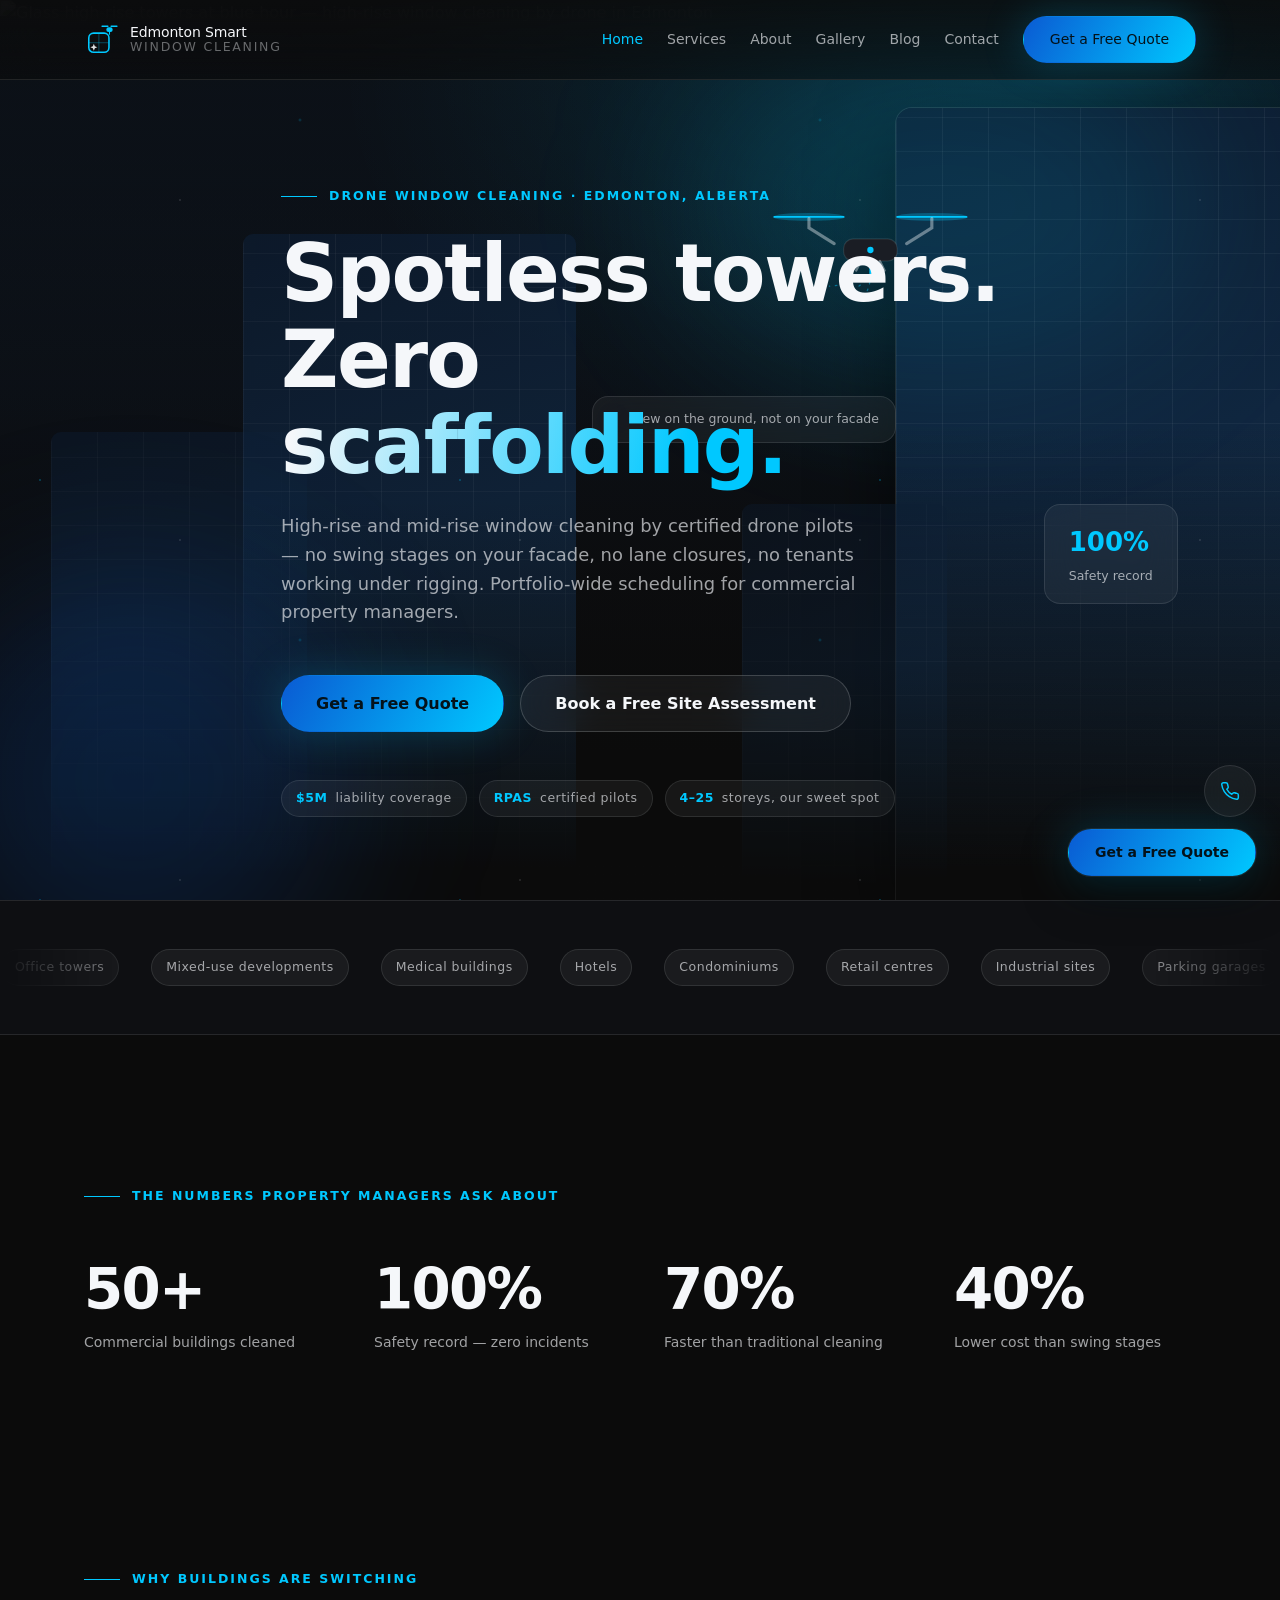
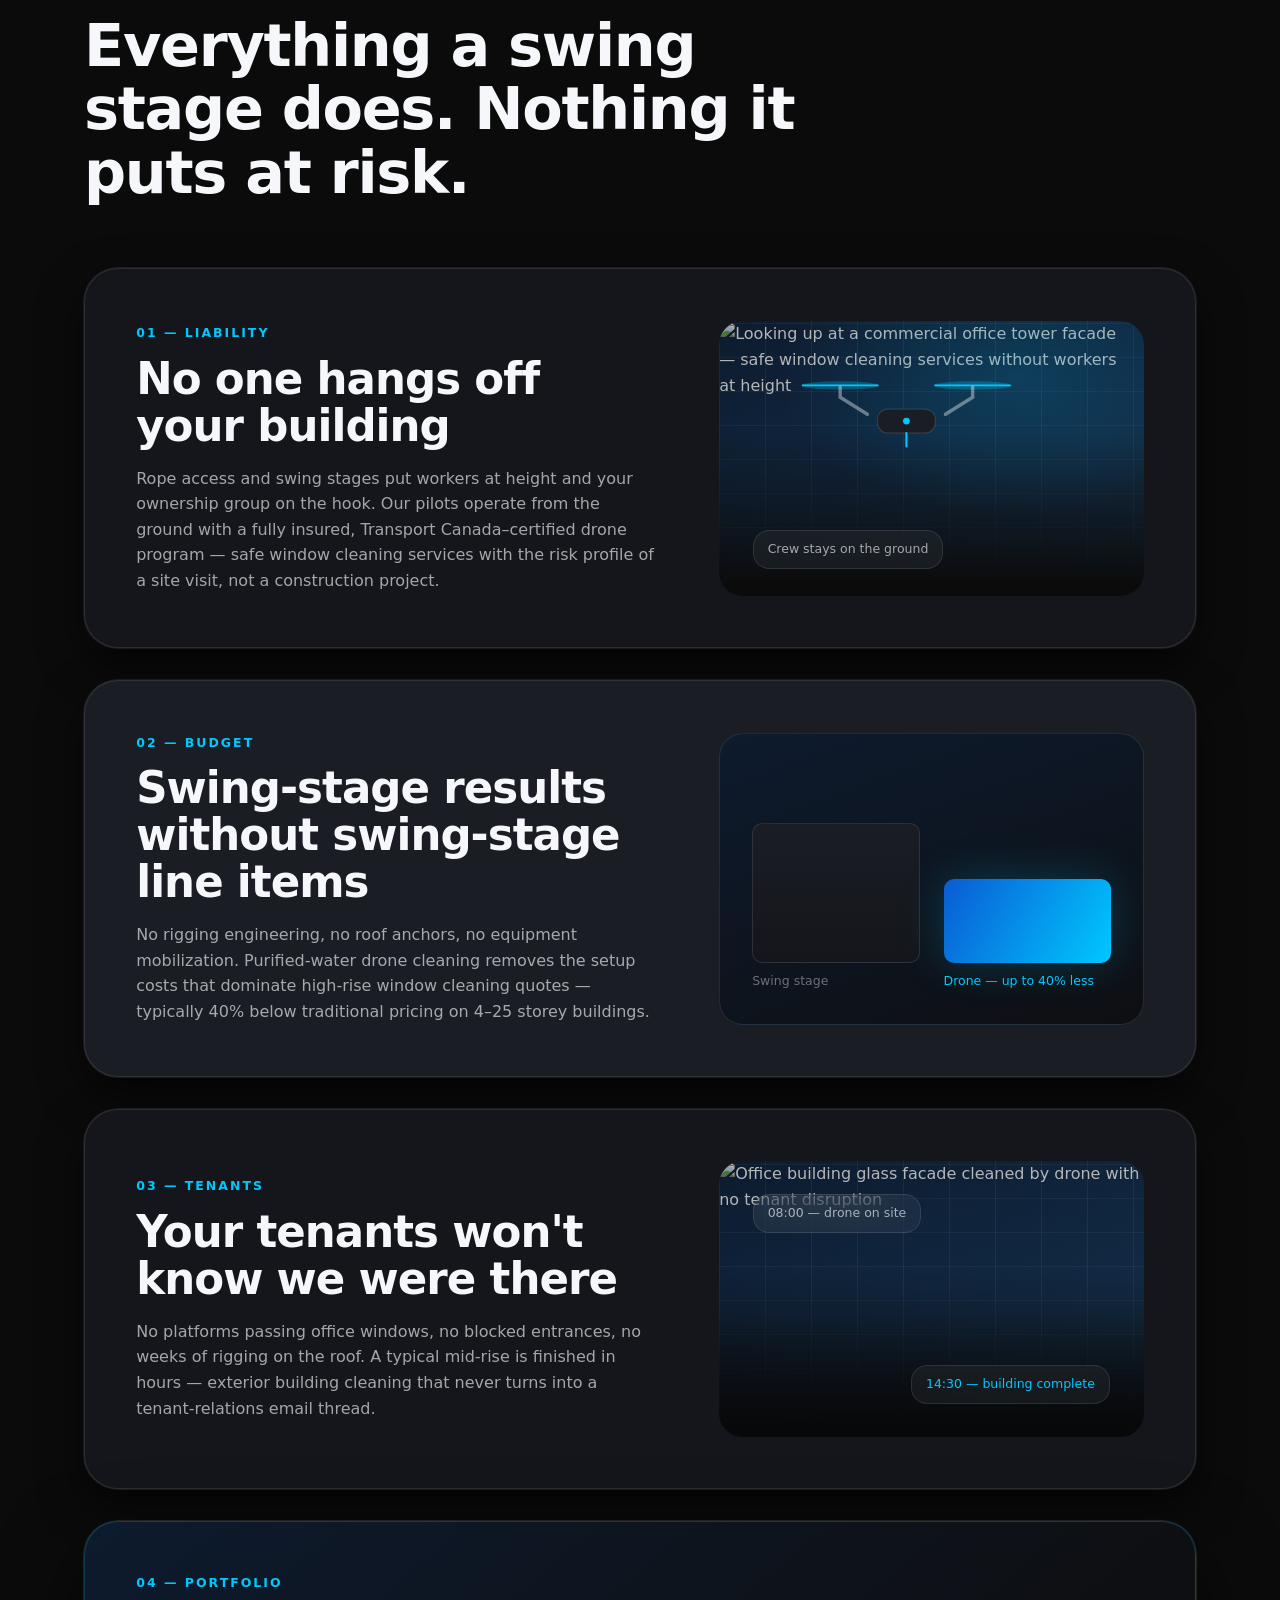
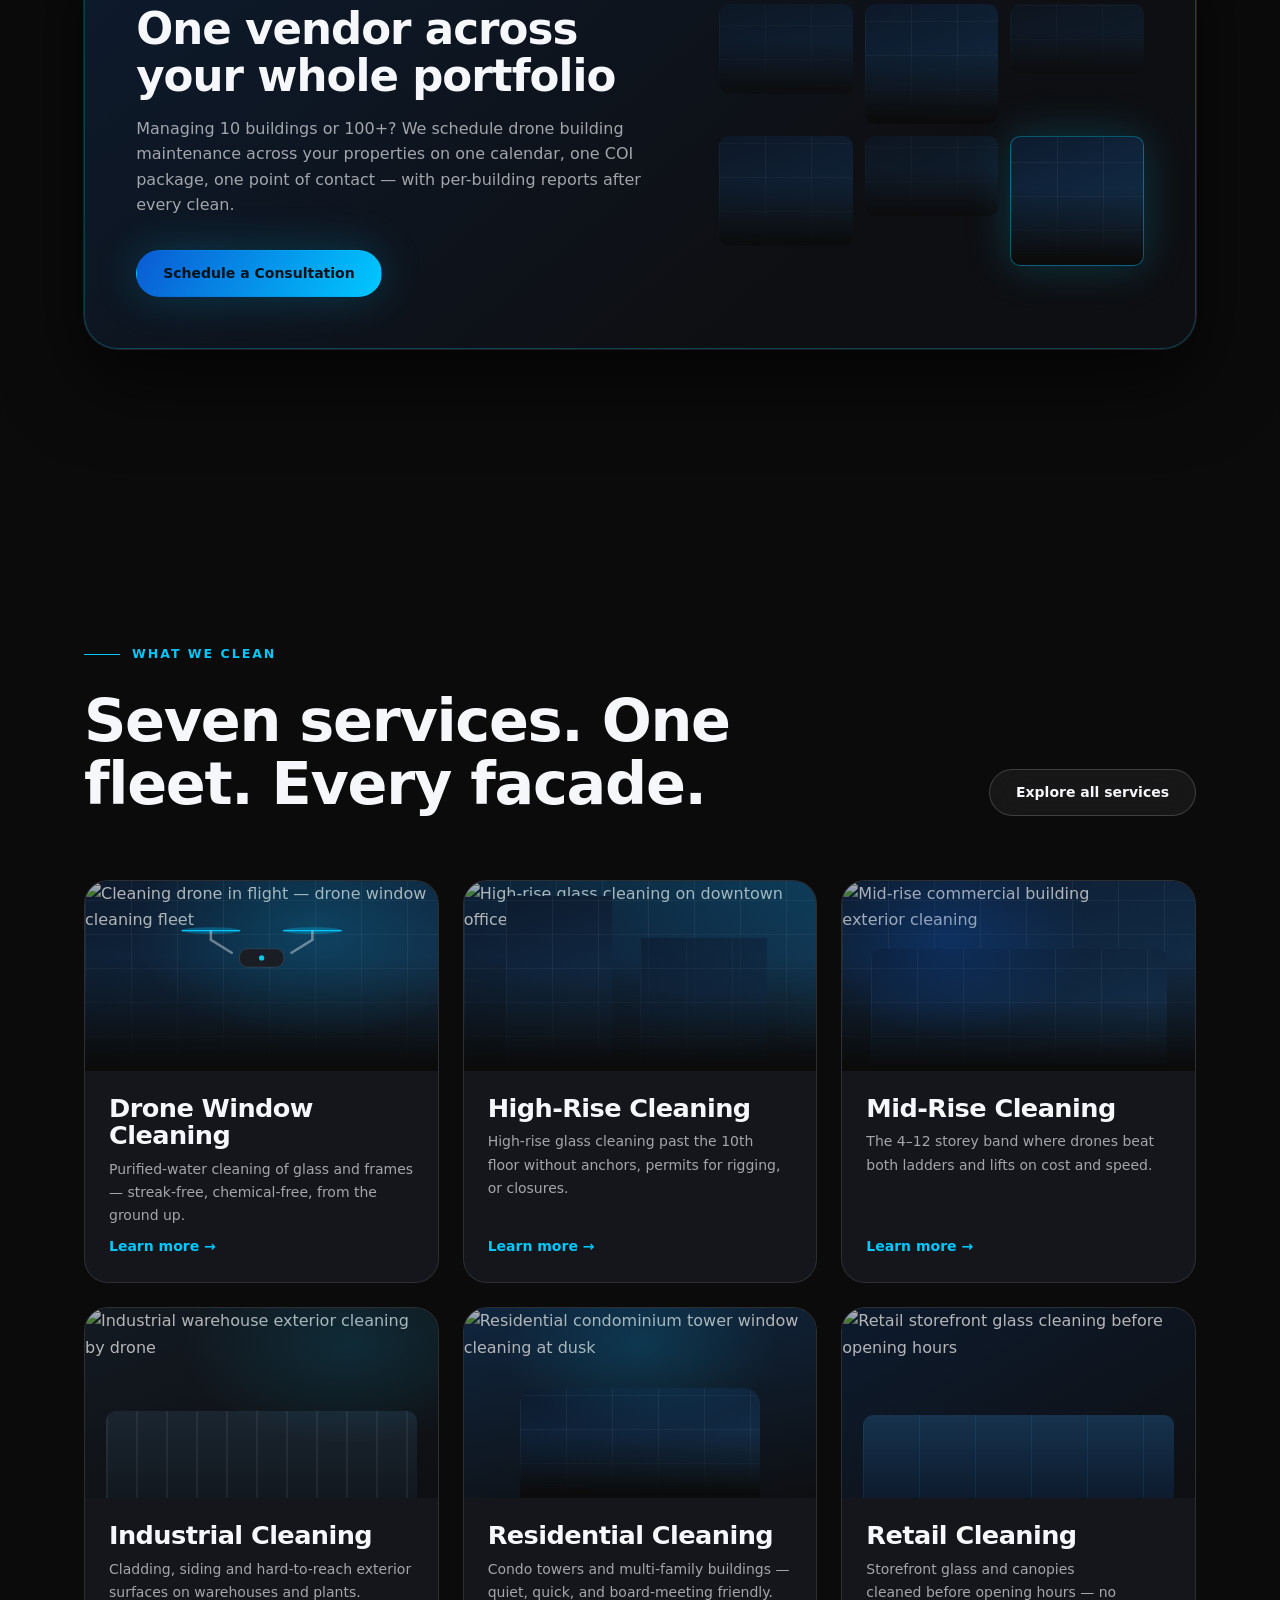
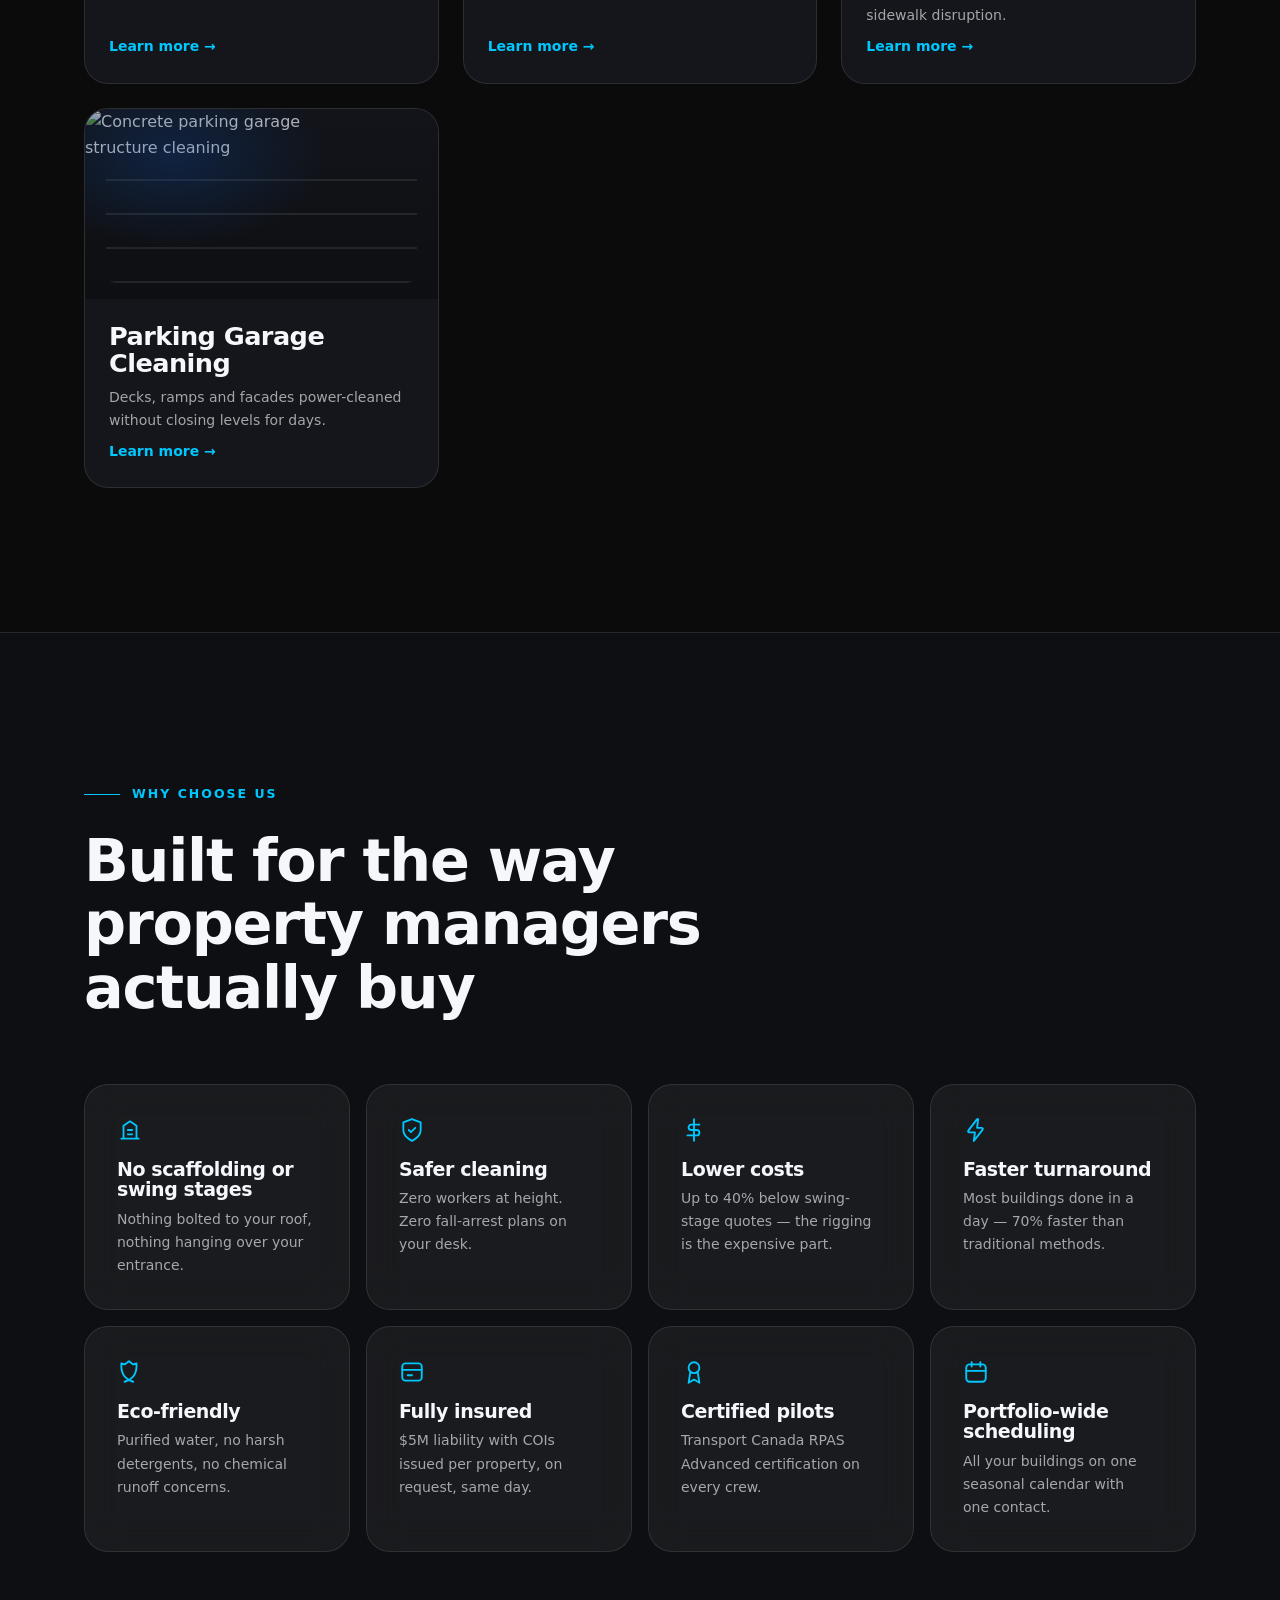
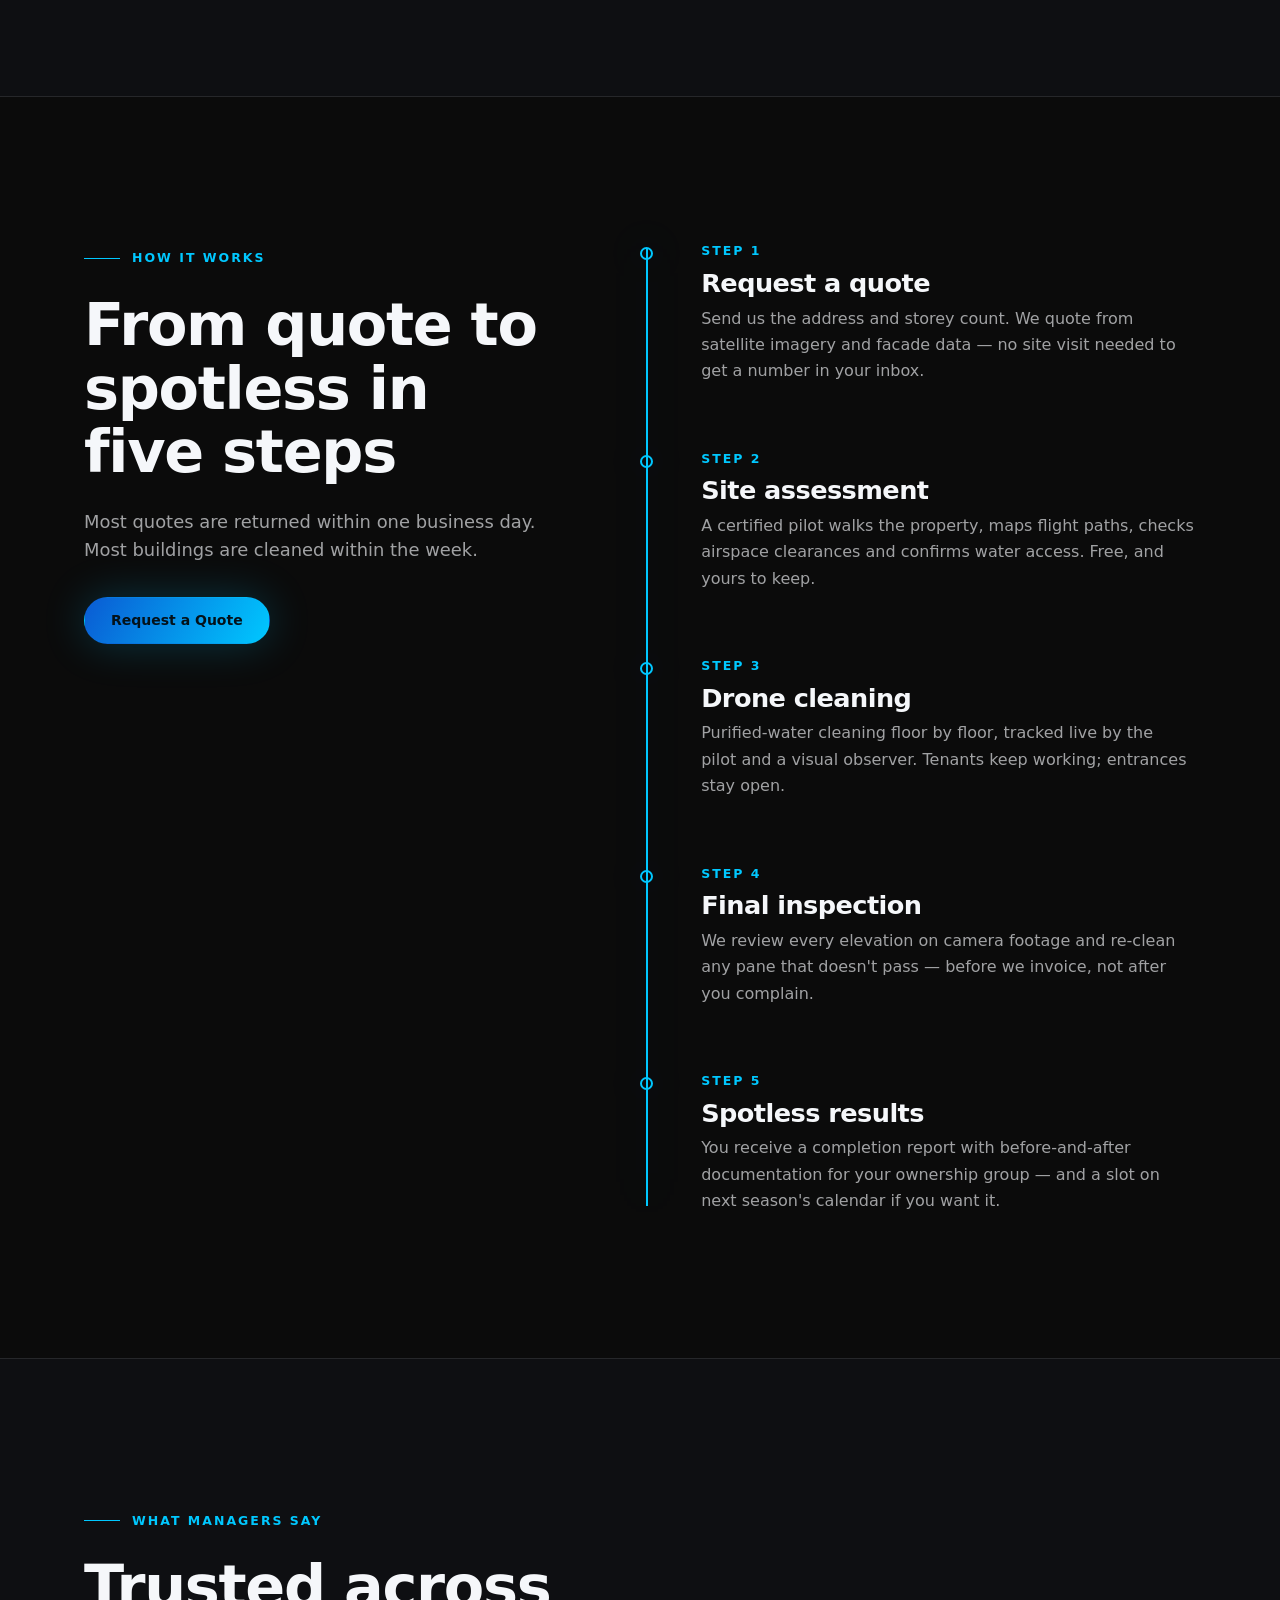
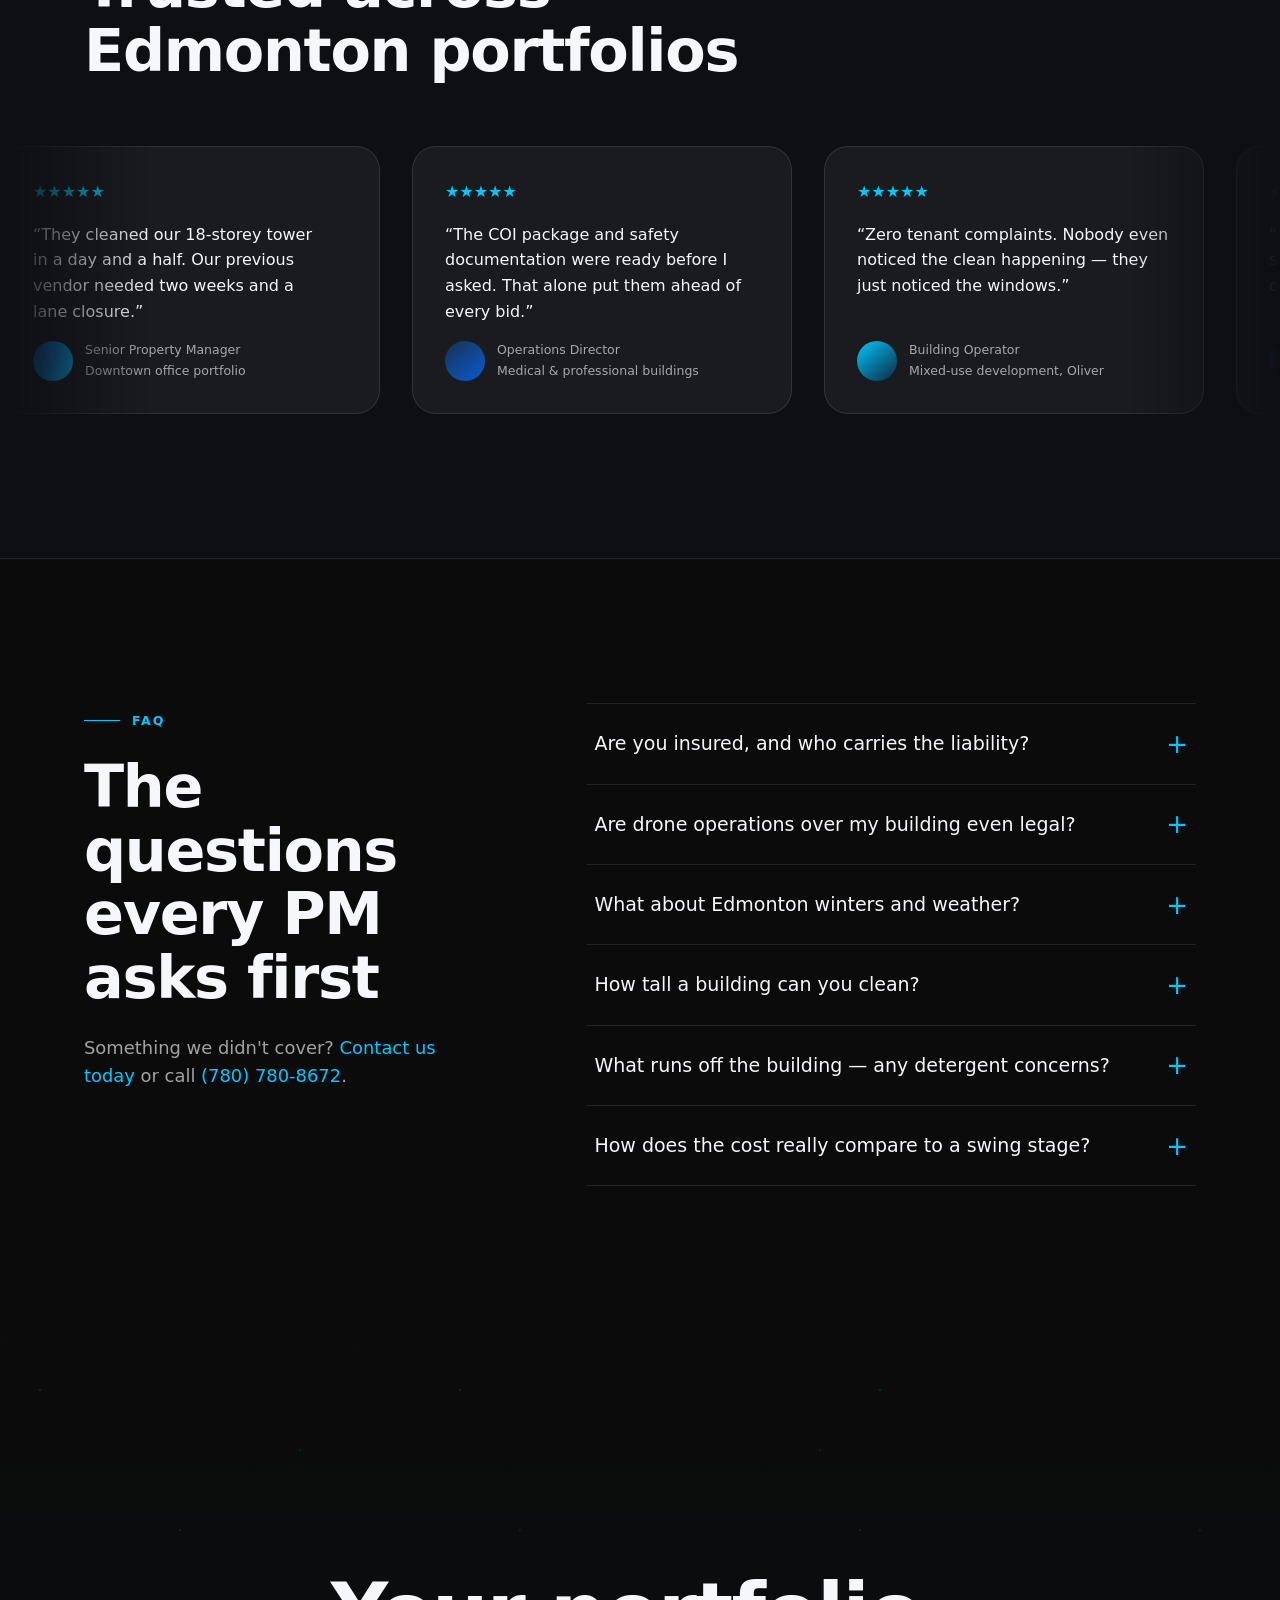
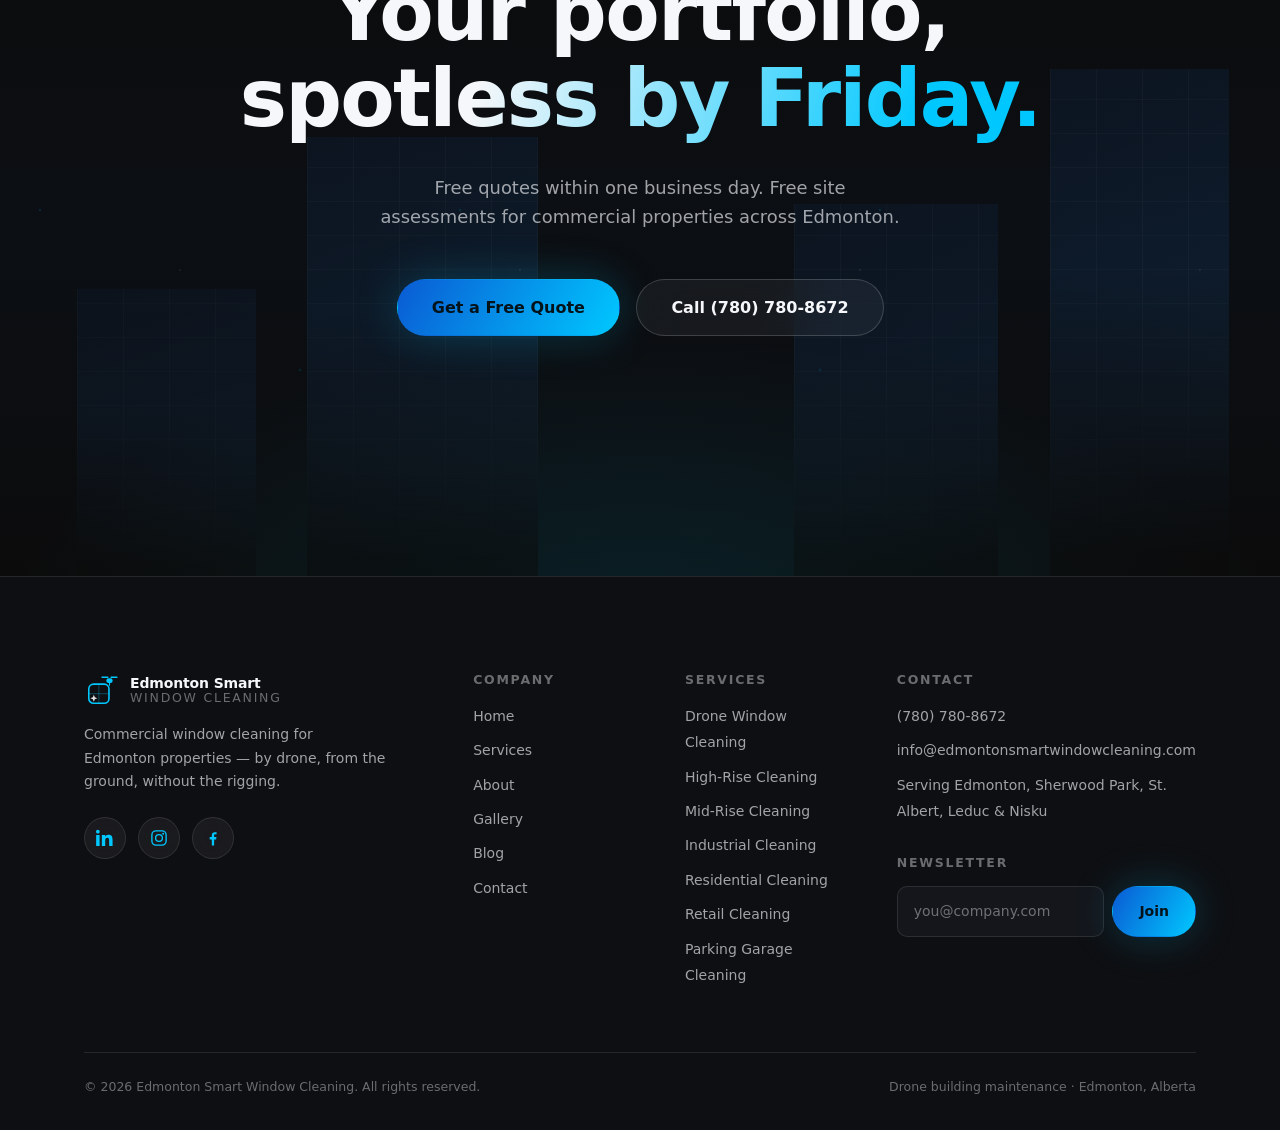
==== index.html @ 455ec240 "Rename Home.dc.html to index.html" ====
<!DOCTYPE html>
<html>
<head>
<meta charset="utf-8">
<meta name="viewport" content="width=device-width, initial-scale=1">
<script src="./support.js"></script>
</head>
<body>
<x-dc>
<helmet>
<title>Drone Window Cleaning Edmonton | Edmonton Smart Window Cleaning</title>
<meta name="description" content="Commercial drone window cleaning in Edmonton. High-rise and mid-rise exterior building cleaning with no scaffolding, no swing stages — safer, 70% faster, up to 40% lower cost for property managers.">
<meta name="viewport" content="width=device-width, initial-scale=1">
<link rel="icon" href="favicon.svg" type="image/svg+xml">
<link rel="stylesheet" href="_ds/nocturne-34fe8d3e-2980-412b-888b-2ad8b623edcc/styles.css">
<link rel="stylesheet" href="site.css">
<script src="_ds/nocturne-34fe8d3e-2980-412b-888b-2ad8b623edcc/_ds_bundle.js"></script>
<script type="application/ld+json">{"@context":"https://schema.org","@type":"LocalBusiness","name":"Edmonton Smart Window Cleaning","description":"Drone window cleaning and exterior building cleaning for commercial properties in Edmonton, Alberta.","telephone":"+1-780-780-8672","email":"info@edmontonsmartwindowcleaning.com","areaServed":{"@type":"City","name":"Edmonton"},"address":{"@type":"PostalAddress","addressLocality":"Edmonton","addressRegion":"AB","addressCountry":"CA"},"sameAs":["https://linkedin.com/company/edmontonsmartwindowcleaning","https://instagram.com/edmontonsmartwindowcleaning","https://facebook.com/edmontonsmartwindowcleaning"]}</script>
</helmet>

<nav class="nav" aria-label="Main">
  <a class="brand" href="Home.dc.html" aria-label="Edmonton Smart Window Cleaning — home">
    <svg width="34" height="34" viewBox="0 0 64 64" fill="none" aria-hidden="true"><rect x="9" y="21" width="38" height="36" rx="9" stroke="var(--c-accent)" stroke-width="3"></rect><path d="M28 21v36M9 39h38" stroke="var(--c-accent)" stroke-width="1.5" opacity="0.4"></path><line x1="34" y1="8" x2="45" y2="8" stroke="var(--c-accent)" stroke-width="2.5" stroke-linecap="round"></line><line x1="51" y1="8" x2="62" y2="8" stroke="var(--c-accent)" stroke-width="2.5" stroke-linecap="round"></line><rect x="42" y="10" width="12" height="9" rx="4.5" fill="var(--c-accent)"></rect><path d="M48 19v4" stroke="var(--c-accent)" stroke-width="2" stroke-linecap="round"></path><path d="M18.5 41l1.9 4.6 4.6 1.9-4.6 1.9-1.9 4.6-1.9-4.6-4.6-1.9 4.6-1.9z" fill="var(--c-text)" opacity="0.9"></path></svg>
    <span>Edmonton Smart<small>Window Cleaning</small></span>
  </a>
  <div class="nav-links">
    <a href="Home.dc.html" aria-current="page">Home</a>
    <a href="Services.dc.html">Services</a>
    <a href="About.dc.html">About</a>
    <a href="Gallery.dc.html">Gallery</a>
    <a href="Blog.dc.html">Blog</a>
    <a href="Contact.dc.html">Contact</a>
    <a class="btn btn-primary" href="Contact.dc.html">Get a Free Quote</a>
  </div>
</nav>

<div class="fab-stack">
  <a class="fab-call" href="tel:+17807808672" aria-label="Call (780) 780-8672"><svg width="20" height="20" viewBox="0 0 24 24" fill="none" stroke="currentColor" stroke-width="1.8" stroke-linecap="round" stroke-linejoin="round" aria-hidden="true"><path d="M22 16.9v3a2 2 0 0 1-2.2 2 19.8 19.8 0 0 1-8.6-3.1 19.5 19.5 0 0 1-6-6A19.8 19.8 0 0 1 2.1 4.2 2 2 0 0 1 4.1 2h3a2 2 0 0 1 2 1.7c.13.96.36 1.9.7 2.8a2 2 0 0 1-.45 2.1L8.1 9.9a16 16 0 0 0 6 6l1.3-1.3a2 2 0 0 1 2.1-.45c.9.34 1.84.57 2.8.7A2 2 0 0 1 22 16.9z"></path></svg></a>
  <a class="btn btn-primary fab-quote" href="Contact.dc.html">Get a Free Quote</a>
</div>

<header class="hero">
  <div class="scene" aria-hidden="true">
    <div class="haze" style="background: radial-gradient(1100px 700px at 78% 8%, rgba(0,200,255,0.10), transparent 60%), radial-gradient(900px 900px at 12% 110%, rgba(10,91,211,0.16), transparent 55%), linear-gradient(180deg, var(--c-dusk-1) 0%, var(--c-bg) 78%);"></div><img src="https://images.unsplash.com/photo-1477959858617-67f85cf4f1df?auto=format&fit=crop&w=1600&q=70" alt="Glass high-rise towers at blue hour — high-rise window cleaning by drone in Edmonton" style="position:absolute; inset:0; width:100%; height:100%; object-fit:cover; opacity:0.55; filter:saturate(0.8) brightness(0.75);"><div style="position:absolute; inset:0; background: radial-gradient(1100px 700px at 78% 8%, rgba(0,200,255,0.12), transparent 60%), linear-gradient(180deg, color-mix(in srgb, var(--c-bg) 65%, transparent), color-mix(in srgb, var(--c-bg) 25%, transparent) 45%, var(--c-bg) 96%);"></div>
    <div class="facade" style="position:absolute; bottom:0; left:4%; width:20%; height:52%; opacity:0.5; border-radius: var(--r-sm) var(--r-sm) 0 0;"></div>
    <div class="facade" style="position:absolute; bottom:0; left:19%; width:26%; height:74%; opacity:0.8; border-radius: var(--r-sm) var(--r-sm) 0 0;"></div>
    <div class="facade" style="position:absolute; bottom:0; right:-4%; width:34%; height:88%; border-radius: var(--r-md) 0 0 0; box-shadow: var(--sh-lg);"></div>
    <div class="facade" style="position:absolute; bottom:0; right:26%; width:16%; height:44%; opacity:0.4; border-radius: var(--r-sm) var(--r-sm) 0 0;"></div>
    <div class="glow" style="width:520px; height:340px; right:6%; top:4%; background: rgba(0,200,255,0.13);"></div>
    <div class="glow" style="width:420px; height:420px; left:-6%; bottom:-10%; background: rgba(10,91,211,0.18); animation-delay:-4s;"></div>
    <div class="particles"></div>
    <div class="drone-fly" style="position:absolute; right:24%; top:22%; width: clamp(150px, 16vw, 250px);">
      <svg viewBox="0 0 260 130" fill="none" aria-hidden="true">
        <ellipse class="rotor" cx="52" cy="24" rx="46" ry="5" fill="rgba(0,200,255,0.28)"></ellipse>
        <ellipse class="rotor" cx="208" cy="24" rx="46" ry="5" fill="rgba(0,200,255,0.28)" style="animation-delay:-0.09s;"></ellipse>
        <line x1="8" y1="24" x2="96" y2="24" stroke="var(--c-accent)" stroke-width="2" stroke-linecap="round"></line>
        <line x1="164" y1="24" x2="252" y2="24" stroke="var(--c-accent)" stroke-width="2" stroke-linecap="round"></line>
        <path d="M52 26v12l32 20M208 26v12l-32 20" stroke="var(--c-text-faint)" stroke-width="4" stroke-linecap="round"></path>
        <rect x="96" y="52" width="68" height="28" rx="12" fill="var(--c-surface-2)" stroke="var(--c-glass-edge)" stroke-width="1.5"></rect>
        <circle cx="130" cy="66" r="4" fill="var(--c-accent)"></circle>
        <path d="M118 80l-6 12M142 80l6 12" stroke="var(--c-text-faint)" stroke-width="3" stroke-linecap="round"></path>
        <path d="M130 80v16" stroke="var(--c-accent)" stroke-width="2.5" stroke-linecap="round"></path>
        <path d="M130 98c-14 8-30 12-52 14M130 98c-8 10-18 18-34 24M130 98c0 12-4 22-10 30" stroke="rgba(0,200,255,0.45)" stroke-width="1.6" stroke-linecap="round" stroke-dasharray="2 7"></path>
      </svg>
    </div>
    <div class="glass float" style="position:absolute; right:8%; top:56%; padding: var(--s-4) var(--s-5); display:flex; flex-direction:column; gap:2px;">
      <span style="font-family:var(--f-head); font-weight:var(--fw-head); font-size:26px; color:var(--c-accent);">100%</span>
      <span style="font-size:var(--fs-xs); color:var(--c-text-mut);">Safety record</span>
    </div>
    <div class="glass float-alt" style="position:absolute; right:30%; top:44%; padding: var(--s-3) var(--s-4); display:flex; align-items:center; gap:var(--s-3); animation-delay:-3s;">
      <span style="width:8px; height:8px; border-radius:50%; background:var(--c-accent); box-shadow:var(--sh-glow);"></span>
      <span style="font-size:var(--fs-xs); color:var(--c-text-mut);">Crew on the ground, not on your facade</span>
    </div>
  </div>
  <div class="wrap hero-content" style="position:relative; padding-block: var(--s-8);">
    <p class="kicker">Drone window cleaning · Edmonton, Alberta</p>
    <h1 style="font-size:var(--fs-display); max-width: 13ch;">Spotless towers. <span class="grad-text">Zero scaffolding.</span></h1>
    <p class="lead" style="margin-top: var(--s-5); max-width: 52ch;">High-rise and mid-rise window cleaning by certified drone pilots — no swing stages on your facade, no lane closures, no tenants working under rigging. Portfolio-wide scheduling for commercial property managers.</p>
    <div style="display:flex; flex-wrap:wrap; gap: var(--s-4); margin-top: var(--s-7);">
      <a class="btn btn-primary btn-lg" href="Contact.dc.html">Get a Free Quote</a>
      <a class="btn btn-outline btn-lg" href="Contact.dc.html#assessment">Book a Free Site Assessment</a>
    </div>
    <div style="display:flex; flex-wrap:wrap; gap: var(--s-3); margin-top: var(--s-7);">
      <span class="chip"><b>$5M</b> liability coverage</span>
      <span class="chip"><b>RPAS</b> certified pilots</span>
      <span class="chip"><b>4–25</b> storeys, our sweet spot</span>
    </div>
  </div>
</header>

<section class="section" style="padding-block: var(--s-7); border-block: 1px solid var(--c-line); background: var(--c-bg-2);" aria-label="Property types served">
  <div class="marquee" style="--marquee-dur: 34s;">
    <div class="marquee-track">
      <span class="chip">Office towers</span><span class="chip">Mixed-use developments</span><span class="chip">Medical buildings</span><span class="chip">Hotels</span><span class="chip">Condominiums</span><span class="chip">Retail centres</span><span class="chip">Industrial sites</span><span class="chip">Parking garages</span>
      <span class="chip">Office towers</span><span class="chip">Mixed-use developments</span><span class="chip">Medical buildings</span><span class="chip">Hotels</span><span class="chip">Condominiums</span><span class="chip">Retail centres</span><span class="chip">Industrial sites</span><span class="chip">Parking garages</span>
    </div>
  </div>
</section>

<section class="section" aria-label="Results">
  <div class="wrap">
    <p class="kicker reveal">The numbers property managers ask about</p>
    <div style="display:grid; grid-template-columns: repeat(auto-fit, minmax(200px, 1fr)); gap: var(--s-7); margin-top: var(--s-6);">
      <div class="reveal"><p class="stat-num"><span class="count" style="--n:50;"></span>+</p><p class="stat-label">Commercial buildings cleaned</p></div>
      <div class="reveal d1"><p class="stat-num"><span class="count" style="--n:100;"></span>%</p><p class="stat-label">Safety record — zero incidents</p></div>
      <div class="reveal d2"><p class="stat-num"><span class="count" style="--n:70;"></span>%</p><p class="stat-label">Faster than traditional cleaning</p></div>
      <div class="reveal d3"><p class="stat-num"><span class="count" style="--n:40;"></span>%</p><p class="stat-label">Lower cost than swing stages</p></div>
    </div>
  </div>
</section>

<section class="section" style="padding-top: var(--s-8);" aria-label="Why drone cleaning">
  <div class="wrap">
    <p class="kicker reveal">Why buildings are switching</p>
    <h2 class="reveal" style="font-size: var(--fs-h1); max-width: 18ch;">Everything a swing stage does. Nothing it puts at risk.</h2>
    <div class="stack" style="margin-top: var(--s-8);">
      <div class="stack-card" style="--stack-i:0;">
        <div class="stack-inner" style="background: var(--c-surface); border: 1px solid var(--c-line); border-radius: var(--r-xl); padding: clamp(28px, 4vw, 64px); display: grid; grid-template-columns: 1.1fr 0.9fr; gap: var(--s-8); align-items: center; box-shadow: var(--sh-md); min-height: 380px;">
          <div>
            <p class="tl-num">01 — Liability</p>
            <h3 style="font-size: var(--fs-h2); margin-top: var(--s-3);">No one hangs off your building</h3>
            <p class="lead" style="font-size: var(--fs-body); margin-top: var(--s-4);">Rope access and swing stages put workers at height and your ownership group on the hook. Our pilots operate from the ground with a fully insured, Transport Canada–certified drone program — safe window cleaning services with the risk profile of a site visit, not a construction project.</p>
          </div>
          <div class="facade" style="align-self:stretch; border-radius: var(--r-lg); position:relative; min-height: 260px; overflow:hidden;"><img class="img-zoom" src="https://images.unsplash.com/photo-1449824913935-59a10b8d2000?auto=format&fit=crop&w=1600&q=70" alt="Looking up at a commercial office tower facade — safe window cleaning services without workers at height" loading="lazy" style="position:absolute; inset:0; width:100%; height:100%; object-fit:cover; filter:saturate(0.8) brightness(0.72) contrast(1.06);">
            <div style="position:absolute; inset:0; background: radial-gradient(340px 200px at 70% 20%, rgba(0,200,255,0.16), transparent 70%);"></div>
            <svg viewBox="0 0 260 130" fill="none" class="drone-fly" style="position:absolute; top:16%; left:18%; width:52%;" aria-hidden="true"><ellipse class="rotor" cx="52" cy="24" rx="46" ry="5" fill="rgba(0,200,255,0.28)"></ellipse><ellipse class="rotor" cx="208" cy="24" rx="46" ry="5" fill="rgba(0,200,255,0.28)"></ellipse><line x1="8" y1="24" x2="96" y2="24" stroke="var(--c-accent)" stroke-width="2" stroke-linecap="round"></line><line x1="164" y1="24" x2="252" y2="24" stroke="var(--c-accent)" stroke-width="2" stroke-linecap="round"></line><path d="M52 26v12l32 20M208 26v12l-32 20" stroke="var(--c-text-faint)" stroke-width="4" stroke-linecap="round"></path><rect x="96" y="52" width="68" height="28" rx="12" fill="var(--c-surface-2)" stroke="var(--c-glass-edge)" stroke-width="1.5"></rect><circle cx="130" cy="66" r="4" fill="var(--c-accent)"></circle><path d="M130 80v16" stroke="var(--c-accent)" stroke-width="2.5" stroke-linecap="round"></path></svg>
            <span class="glass" style="position:absolute; left:8%; bottom:10%; padding: 8px 14px; font-size: var(--fs-xs); color: var(--c-text-mut);">Crew stays on the ground</span>
          </div>
        </div>
      </div>
      <div class="stack-card" style="--stack-i:1;">
        <div class="stack-inner" style="background: var(--c-surface-2); border: 1px solid var(--c-line); border-radius: var(--r-xl); padding: clamp(28px, 4vw, 64px); display: grid; grid-template-columns: 1.1fr 0.9fr; gap: var(--s-8); align-items: center; box-shadow: var(--sh-md); min-height: 380px;">
          <div>
            <p class="tl-num">02 — Budget</p>
            <h3 style="font-size: var(--fs-h2); margin-top: var(--s-3);">Swing-stage results without swing-stage line items</h3>
            <p class="lead" style="font-size: var(--fs-body); margin-top: var(--s-4);">No rigging engineering, no roof anchors, no equipment mobilization. Purified-water drone cleaning removes the setup costs that dominate high-rise window cleaning quotes — typically 40% below traditional pricing on 4–25 storey buildings.</p>
          </div>
          <div style="align-self:stretch; min-height: 260px; border-radius: var(--r-lg); background: linear-gradient(160deg, var(--c-dusk-1), var(--c-bg-2)); border: 1px solid var(--c-line); padding: var(--s-6); display:flex; flex-direction:column; justify-content:flex-end; gap: var(--s-4);">
            <div style="display:flex; align-items:flex-end; gap: var(--s-5); height: 150px;">
              <div style="flex:1; display:flex; flex-direction:column; gap:var(--s-2);"><div style="height:140px; border-radius: var(--r-sm); background: linear-gradient(180deg, var(--c-surface-2), var(--c-surface)); border:1px solid var(--c-line);"></div><span style="font-size:var(--fs-xs); color:var(--c-text-faint);">Swing stage</span></div>
              <div style="flex:1; display:flex; flex-direction:column; gap:var(--s-2);"><div style="height:84px; border-radius: var(--r-sm); background: var(--grad-accent); box-shadow: var(--sh-glow);"></div><span style="font-size:var(--fs-xs); color:var(--c-accent);">Drone — up to 40% less</span></div>
            </div>
          </div>
        </div>
      </div>
      <div class="stack-card" style="--stack-i:2;">
        <div class="stack-inner" style="background: var(--c-surface); border: 1px solid var(--c-line); border-radius: var(--r-xl); padding: clamp(28px, 4vw, 64px); display: grid; grid-template-columns: 1.1fr 0.9fr; gap: var(--s-8); align-items: center; box-shadow: var(--sh-md); min-height: 380px;">
          <div>
            <p class="tl-num">03 — Tenants</p>
            <h3 style="font-size: var(--fs-h2); margin-top: var(--s-3);">Your tenants won't know we were there</h3>
            <p class="lead" style="font-size: var(--fs-body); margin-top: var(--s-4);">No platforms passing office windows, no blocked entrances, no weeks of rigging on the roof. A typical mid-rise is finished in hours — exterior building cleaning that never turns into a tenant-relations email thread.</p>
          </div>
          <div class="facade" style="align-self:stretch; border-radius: var(--r-lg); min-height: 260px; position:relative; overflow:hidden;"><img class="img-zoom" src="https://images.unsplash.com/photo-1486406146926-c627a92ad1ab?auto=format&fit=crop&w=1600&q=70" alt="Office building glass facade cleaned by drone with no tenant disruption" loading="lazy" style="position:absolute; inset:0; width:100%; height:100%; object-fit:cover; filter:saturate(0.8) brightness(0.72) contrast(1.06);">
            <div style="position:absolute; inset:0; background: linear-gradient(180deg, transparent 55%, rgba(6,7,9,0.7));"></div>
            <span class="glass" style="position:absolute; left:8%; top:12%; padding: 8px 14px; font-size: var(--fs-xs); color: var(--c-text-mut);">08:00 — drone on site</span>
            <span class="glass" style="position:absolute; right:8%; bottom:12%; padding: 8px 14px; font-size: var(--fs-xs); color: var(--c-accent);">14:30 — building complete</span>
          </div>
        </div>
      </div>
      <div class="stack-card" style="--stack-i:3;">
        <div class="stack-inner" style="background: linear-gradient(140deg, var(--c-dusk-1), var(--c-bg-2) 70%); border: 1px solid rgba(0,200,255,0.25); border-radius: var(--r-xl); padding: clamp(28px, 4vw, 64px); display: grid; grid-template-columns: 1.1fr 0.9fr; gap: var(--s-8); align-items: center; box-shadow: var(--sh-lg);">
          <div>
            <p class="tl-num">04 — Portfolio</p>
            <h3 style="font-size: var(--fs-h2); margin-top: var(--s-3);">One vendor across your whole portfolio</h3>
            <p class="lead" style="font-size: var(--fs-body); margin-top: var(--s-4);">Managing 10 buildings or 100+? We schedule drone building maintenance across your properties on one calendar, one COI package, one point of contact — with per-building reports after every clean.</p>
            <a class="btn btn-primary" href="Contact.dc.html" style="margin-top: var(--s-6);">Schedule a Consultation</a>
          </div>
          <div style="display:grid; grid-template-columns: repeat(3, 1fr); gap: var(--s-3); align-self:center;">
            <div class="facade" style="height:90px; border-radius:var(--r-sm); opacity:0.55;"></div>
            <div class="facade" style="height:120px; border-radius:var(--r-sm); opacity:0.8;"></div>
            <div class="facade" style="height:70px; border-radius:var(--r-sm); opacity:0.45;"></div>
            <div class="facade" style="height:110px; border-radius:var(--r-sm); opacity:0.7;"></div>
            <div class="facade" style="height:80px; border-radius:var(--r-sm); opacity:0.5;"></div>
            <div class="facade" style="height:130px; border-radius:var(--r-sm); border:1px solid rgba(0,200,255,0.4); box-shadow: var(--sh-glow);"></div>
          </div>
        </div>
      </div>
    </div>
  </div>
</section>

<section class="section" aria-label="Services">
  <div class="wrap">
    <div style="display:flex; flex-wrap:wrap; align-items:flex-end; justify-content:space-between; gap: var(--s-5);">
      <div>
        <p class="kicker reveal">What we clean</p>
        <h2 class="reveal" style="font-size: var(--fs-h1); max-width: 16ch;">Seven services. One fleet. Every facade.</h2>
      </div>
      <a class="btn btn-outline reveal" href="Services.dc.html">Explore all services</a>
    </div>
    <div style="display:grid; grid-template-columns: repeat(auto-fit, minmax(280px, 1fr)); gap: var(--s-5); margin-top: var(--s-8);">
      <a class="card-hover reveal" href="Services.dc.html#drone" style="grid-column: span 1; background: var(--c-surface); border: 1px solid var(--c-line); border-radius: var(--r-lg); overflow:hidden; color: var(--c-text); display:flex; flex-direction:column;">
        <div class="facade" style="height: 190px; position:relative; overflow:hidden;"><img class="img-zoom" src="https://images.unsplash.com/photo-1473968512647-3e447244af8f?auto=format&fit=crop&w=1600&q=70" alt="Cleaning drone in flight — drone window cleaning fleet" loading="lazy" style="position:absolute; inset:0; width:100%; height:100%; object-fit:cover; filter:saturate(0.8) brightness(0.72) contrast(1.06);"><div style="position:absolute; inset:0; background: radial-gradient(260px 160px at 65% 25%, rgba(0,200,255,0.18), transparent 70%);"></div><svg viewBox="0 0 260 130" fill="none" class="drone-fly" style="position:absolute; top:18%; left:26%; width:48%;" aria-hidden="true"><ellipse class="rotor" cx="52" cy="24" rx="46" ry="5" fill="rgba(0,200,255,0.28)"></ellipse><ellipse class="rotor" cx="208" cy="24" rx="46" ry="5" fill="rgba(0,200,255,0.28)"></ellipse><line x1="8" y1="24" x2="96" y2="24" stroke="var(--c-accent)" stroke-width="2" stroke-linecap="round"></line><line x1="164" y1="24" x2="252" y2="24" stroke="var(--c-accent)" stroke-width="2" stroke-linecap="round"></line><path d="M52 26v12l32 20M208 26v12l-32 20" stroke="var(--c-text-faint)" stroke-width="4" stroke-linecap="round"></path><rect x="96" y="52" width="68" height="28" rx="12" fill="var(--c-surface-2)" stroke="var(--c-glass-edge)" stroke-width="1.5"></rect><circle cx="130" cy="66" r="4" fill="var(--c-accent)"></circle></svg></div>
        <div style="padding: var(--s-5); display:flex; flex-direction:column; gap: var(--s-2); flex:1;">
          <h3 style="font-size: var(--fs-h3);">Drone Window Cleaning</h3>
          <p style="color: var(--c-text-mut); font-size: var(--fs-sm); flex:1;">Purified-water cleaning of glass and frames — streak-free, chemical-free, from the ground up.</p>
          <span style="color: var(--c-accent); font-size: var(--fs-sm); font-weight:600;">Learn more →</span>
        </div>
      </a>
      <a class="card-hover reveal d1" href="Services.dc.html#highrise" style="background: var(--c-surface); border: 1px solid var(--c-line); border-radius: var(--r-lg); overflow:hidden; color: var(--c-text); display:flex; flex-direction:column;">
        <div class="facade" style="height: 190px; position:relative;"><img class="img-zoom" src="https://images.unsplash.com/photo-1449824913935-59a10b8d2000?auto=format&fit=crop&w=1600&q=70" alt="High-rise glass cleaning on downtown office towers" loading="lazy" style="position:absolute; inset:0; width:100%; height:100%; object-fit:cover; filter:saturate(0.8) brightness(0.72) contrast(1.06);"><div style="position:absolute; inset:0; background: linear-gradient(200deg, rgba(0,200,255,0.14), transparent 55%);"></div><div style="position:absolute; bottom:0; left:12%; width:30%; height:92%;" class="facade"></div><div style="position:absolute; bottom:0; right:14%; width:36%; height:70%; opacity:0.6;" class="facade"></div></div>
        <div style="padding: var(--s-5); display:flex; flex-direction:column; gap: var(--s-2); flex:1;">
          <h3 style="font-size: var(--fs-h3);">High-Rise Cleaning</h3>
          <p style="color: var(--c-text-mut); font-size: var(--fs-sm); flex:1;">High-rise glass cleaning past the 10th floor without anchors, permits for rigging, or closures.</p>
          <span style="color: var(--c-accent); font-size: var(--fs-sm); font-weight:600;">Learn more →</span>
        </div>
      </a>
      <a class="card-hover reveal d2" href="Services.dc.html#midrise" style="background: var(--c-surface); border: 1px solid var(--c-line); border-radius: var(--r-lg); overflow:hidden; color: var(--c-text); display:flex; flex-direction:column;">
        <div class="facade" style="height: 190px; position:relative;"><img class="img-zoom" src="https://images.unsplash.com/photo-1431576901776-e539bd916ba2?auto=format&fit=crop&w=1600&q=70" alt="Mid-rise commercial building exterior cleaning" loading="lazy" style="position:absolute; inset:0; width:100%; height:100%; object-fit:cover; filter:saturate(0.8) brightness(0.72) contrast(1.06);"><div style="position:absolute; bottom:0; left:8%; right:8%; height:64%; border-radius: var(--r-sm) var(--r-sm) 0 0;" class="facade"></div><div style="position:absolute; inset:0; background: radial-gradient(200px 140px at 30% 30%, rgba(10,91,211,0.25), transparent 70%);"></div></div>
        <div style="padding: var(--s-5); display:flex; flex-direction:column; gap: var(--s-2); flex:1;">
          <h3 style="font-size: var(--fs-h3);">Mid-Rise Cleaning</h3>
          <p style="color: var(--c-text-mut); font-size: var(--fs-sm); flex:1;">The 4–12 storey band where drones beat both ladders and lifts on cost and speed.</p>
          <span style="color: var(--c-accent); font-size: var(--fs-sm); font-weight:600;">Learn more →</span>
        </div>
      </a>
      <a class="card-hover reveal" href="Services.dc.html#industrial" style="background: var(--c-surface); border: 1px solid var(--c-line); border-radius: var(--r-lg); overflow:hidden; color: var(--c-text); display:flex; flex-direction:column;">
        <div style="height: 190px; position:relative; background: linear-gradient(160deg, #131A22, var(--c-bg-2)); overflow:hidden;"><img class="img-zoom" src="https://images.unsplash.com/photo-1553413077-190dd305871c?auto=format&fit=crop&w=1600&q=70" alt="Industrial warehouse exterior cleaning by drone" loading="lazy" style="position:absolute; inset:0; width:100%; height:100%; object-fit:cover; filter:saturate(0.8) brightness(0.72) contrast(1.06);"><div style="position:absolute; bottom:-10%; left:6%; right:6%; height:56%; background: repeating-linear-gradient(90deg, rgba(245,247,250,0.06) 0 2px, transparent 2px 30px), linear-gradient(180deg, #1A2530, #10151B); border-radius: var(--r-sm);"></div><div style="position:absolute; inset:0; background: radial-gradient(240px 140px at 75% 20%, rgba(0,200,255,0.12), transparent 70%);"></div></div>
        <div style="padding: var(--s-5); display:flex; flex-direction:column; gap: var(--s-2); flex:1;">
          <h3 style="font-size: var(--fs-h3);">Industrial Cleaning</h3>
          <p style="color: var(--c-text-mut); font-size: var(--fs-sm); flex:1;">Cladding, siding and hard-to-reach exterior surfaces on warehouses and plants.</p>
          <span style="color: var(--c-accent); font-size: var(--fs-sm); font-weight:600;">Learn more →</span>
        </div>
      </a>
      <a class="card-hover reveal d1" href="Services.dc.html#residential" style="background: var(--c-surface); border: 1px solid var(--c-line); border-radius: var(--r-lg); overflow:hidden; color: var(--c-text); display:flex; flex-direction:column;">
        <div style="height: 190px; position:relative; background: linear-gradient(170deg, var(--c-dusk-2), var(--c-bg-2)); overflow:hidden;"><img class="img-zoom" src="https://images.unsplash.com/photo-1545324418-cc1a3fa10c00?auto=format&fit=crop&w=1600&q=70" alt="Residential condominium tower window cleaning at dusk" loading="lazy" style="position:absolute; inset:0; width:100%; height:100%; object-fit:cover; filter:saturate(0.8) brightness(0.72) contrast(1.06);"><div class="facade" style="position:absolute; bottom:0; left:16%; width:68%; height:58%; border-radius: var(--r-md) var(--r-md) 0 0;"></div><div style="position:absolute; inset:0; background: radial-gradient(200px 120px at 50% 20%, rgba(0,200,255,0.14), transparent 70%);"></div></div>
        <div style="padding: var(--s-5); display:flex; flex-direction:column; gap: var(--s-2); flex:1;">
          <h3 style="font-size: var(--fs-h3);">Residential Cleaning</h3>
          <p style="color: var(--c-text-mut); font-size: var(--fs-sm); flex:1;">Condo towers and multi-family buildings — quiet, quick, and board-meeting friendly.</p>
          <span style="color: var(--c-accent); font-size: var(--fs-sm); font-weight:600;">Learn more →</span>
        </div>
      </a>
      <a class="card-hover reveal d2" href="Services.dc.html#retail" style="background: var(--c-surface); border: 1px solid var(--c-line); border-radius: var(--r-lg); overflow:hidden; color: var(--c-text); display:flex; flex-direction:column;">
        <div style="height: 190px; position:relative; background: linear-gradient(150deg, var(--c-dusk-1), var(--c-bg-2)); overflow:hidden;"><img class="img-zoom" src="https://images.unsplash.com/photo-1519501025264-65ba15a82390?auto=format&fit=crop&w=1600&q=70" alt="Retail storefront glass cleaning before opening hours" loading="lazy" style="position:absolute; inset:0; width:100%; height:100%; object-fit:cover; filter:saturate(0.8) brightness(0.72) contrast(1.06);"><div style="position:absolute; bottom:0; left:6%; right:6%; height:44%; background: repeating-linear-gradient(90deg, rgba(0,200,255,0.10) 0 1px, transparent 1px 56px), linear-gradient(180deg, var(--c-glass-blue), var(--c-dusk-1)); border-radius: var(--r-sm) var(--r-sm) 0 0;"></div></div>
        <div style="padding: var(--s-5); display:flex; flex-direction:column; gap: var(--s-2); flex:1;">
          <h3 style="font-size: var(--fs-h3);">Retail Cleaning</h3>
          <p style="color: var(--c-text-mut); font-size: var(--fs-sm); flex:1;">Storefront glass and canopies cleaned before opening hours — no sidewalk disruption.</p>
          <span style="color: var(--c-accent); font-size: var(--fs-sm); font-weight:600;">Learn more →</span>
        </div>
      </a>
      <a class="card-hover reveal d3" href="Services.dc.html#parking" style="background: var(--c-surface); border: 1px solid var(--c-line); border-radius: var(--r-lg); overflow:hidden; color: var(--c-text); display:flex; flex-direction:column;">
        <div style="height: 190px; position:relative; background: linear-gradient(180deg, #12141A, var(--c-bg-2)); overflow:hidden;"><img class="img-zoom" src="https://images.unsplash.com/photo-1524230572899-a752b3835840?auto=format&fit=crop&w=1600&q=70" alt="Concrete parking garage structure cleaning" loading="lazy" style="position:absolute; inset:0; width:100%; height:100%; object-fit:cover; filter:saturate(0.8) brightness(0.72) contrast(1.06);"><div style="position:absolute; bottom:8%; left:6%; right:6%; height:64%; background: repeating-linear-gradient(0deg, rgba(245,247,250,0.09) 0 2px, transparent 2px 34px); border-radius: var(--r-sm);"></div><div style="position:absolute; inset:0; background: radial-gradient(220px 130px at 25% 25%, rgba(10,91,211,0.22), transparent 70%);"></div></div>
        <div style="padding: var(--s-5); display:flex; flex-direction:column; gap: var(--s-2); flex:1;">
          <h3 style="font-size: var(--fs-h3);">Parking Garage Cleaning</h3>
          <p style="color: var(--c-text-mut); font-size: var(--fs-sm); flex:1;">Decks, ramps and facades power-cleaned without closing levels for days.</p>
          <span style="color: var(--c-accent); font-size: var(--fs-sm); font-weight:600;">Learn more →</span>
        </div>
      </a>
    </div>
  </div>
</section>

<section class="section" style="background: var(--c-bg-2); border-block: 1px solid var(--c-line);" aria-label="Why choose us">
  <div class="wrap">
    <p class="kicker reveal">Why choose us</p>
    <h2 class="reveal" style="font-size: var(--fs-h1); max-width: 17ch;">Built for the way property managers actually buy</h2>
    <div style="display:grid; grid-template-columns: repeat(auto-fit, minmax(250px, 1fr)); gap: var(--s-4); margin-top: var(--s-8);">
      <div class="glass card-hover reveal" style="padding: var(--s-6); border-radius: var(--r-lg);"><svg width="26" height="26" viewBox="0 0 24 24" fill="none" stroke="var(--c-accent)" stroke-width="1.7" stroke-linecap="round" stroke-linejoin="round" aria-hidden="true"><path d="M4 20h16M6 20V8l6-4 6 4v12"></path><path d="M10 12h4M10 16h4"></path></svg><h3 style="font-size: var(--fs-h4); margin-top: var(--s-4);">No scaffolding or swing stages</h3><p style="color: var(--c-text-mut); font-size: var(--fs-sm); margin-top: var(--s-2);">Nothing bolted to your roof, nothing hanging over your entrance.</p></div>
      <div class="glass card-hover reveal d1" style="padding: var(--s-6); border-radius: var(--r-lg);"><svg width="26" height="26" viewBox="0 0 24 24" fill="none" stroke="var(--c-accent)" stroke-width="1.7" stroke-linecap="round" stroke-linejoin="round" aria-hidden="true"><path d="M12 22s8-3.5 8-10V5l-8-3-8 3v7c0 6.5 8 10 8 10z"></path><path d="M9 12l2 2 4-4"></path></svg><h3 style="font-size: var(--fs-h4); margin-top: var(--s-4);">Safer cleaning</h3><p style="color: var(--c-text-mut); font-size: var(--fs-sm); margin-top: var(--s-2);">Zero workers at height. Zero fall-arrest plans on your desk.</p></div>
      <div class="glass card-hover reveal d2" style="padding: var(--s-6); border-radius: var(--r-lg);"><svg width="26" height="26" viewBox="0 0 24 24" fill="none" stroke="var(--c-accent)" stroke-width="1.7" stroke-linecap="round" stroke-linejoin="round" aria-hidden="true"><path d="M12 2v20M17 7H9.5a2.5 2.5 0 0 0 0 5h5a2.5 2.5 0 0 1 0 5H6"></path></svg><h3 style="font-size: var(--fs-h4); margin-top: var(--s-4);">Lower costs</h3><p style="color: var(--c-text-mut); font-size: var(--fs-sm); margin-top: var(--s-2);">Up to 40% below swing-stage quotes — the rigging is the expensive part.</p></div>
      <div class="glass card-hover reveal d3" style="padding: var(--s-6); border-radius: var(--r-lg);"><svg width="26" height="26" viewBox="0 0 24 24" fill="none" stroke="var(--c-accent)" stroke-width="1.7" stroke-linecap="round" stroke-linejoin="round" aria-hidden="true"><path d="M13 2L4.9 12.6a1 1 0 0 0 .8 1.6H11l-1 8 8.1-10.6a1 1 0 0 0-.8-1.6H13l1-8z"></path></svg><h3 style="font-size: var(--fs-h4); margin-top: var(--s-4);">Faster turnaround</h3><p style="color: var(--c-text-mut); font-size: var(--fs-sm); margin-top: var(--s-2);">Most buildings done in a day — 70% faster than traditional methods.</p></div>
      <div class="glass card-hover reveal" style="padding: var(--s-6); border-radius: var(--r-lg);"><svg width="26" height="26" viewBox="0 0 24 24" fill="none" stroke="var(--c-accent)" stroke-width="1.7" stroke-linecap="round" stroke-linejoin="round" aria-hidden="true"><path d="M7 21c4.5-1 11-5 11-14V4l-3 1-4-3-4 3-3-1v3c0 9 6.5 13 11 14"></path></svg><h3 style="font-size: var(--fs-h4); margin-top: var(--s-4);">Eco-friendly</h3><p style="color: var(--c-text-mut); font-size: var(--fs-sm); margin-top: var(--s-2);">Purified water, no harsh detergents, no chemical runoff concerns.</p></div>
      <div class="glass card-hover reveal d1" style="padding: var(--s-6); border-radius: var(--r-lg);"><svg width="26" height="26" viewBox="0 0 24 24" fill="none" stroke="var(--c-accent)" stroke-width="1.7" stroke-linecap="round" stroke-linejoin="round" aria-hidden="true"><rect x="3" y="4" width="18" height="16" rx="3"></rect><path d="M3 10h18M8 15h4"></path></svg><h3 style="font-size: var(--fs-h4); margin-top: var(--s-4);">Fully insured</h3><p style="color: var(--c-text-mut); font-size: var(--fs-sm); margin-top: var(--s-2);">$5M liability with COIs issued per property, on request, same day.</p></div>
      <div class="glass card-hover reveal d2" style="padding: var(--s-6); border-radius: var(--r-lg);"><svg width="26" height="26" viewBox="0 0 24 24" fill="none" stroke="var(--c-accent)" stroke-width="1.7" stroke-linecap="round" stroke-linejoin="round" aria-hidden="true"><circle cx="12" cy="8" r="5"></circle><path d="M8.5 12.5L7 22l5-3 5 3-1.5-9.5"></path></svg><h3 style="font-size: var(--fs-h4); margin-top: var(--s-4);">Certified pilots</h3><p style="color: var(--c-text-mut); font-size: var(--fs-sm); margin-top: var(--s-2);">Transport Canada RPAS Advanced certification on every crew.</p></div>
      <div class="glass card-hover reveal d3" style="padding: var(--s-6); border-radius: var(--r-lg);"><svg width="26" height="26" viewBox="0 0 24 24" fill="none" stroke="var(--c-accent)" stroke-width="1.7" stroke-linecap="round" stroke-linejoin="round" aria-hidden="true"><rect x="3" y="5" width="18" height="16" rx="3"></rect><path d="M8 3v4M16 3v4M3 11h18"></path></svg><h3 style="font-size: var(--fs-h4); margin-top: var(--s-4);">Portfolio-wide scheduling</h3><p style="color: var(--c-text-mut); font-size: var(--fs-sm); margin-top: var(--s-2);">All your buildings on one seasonal calendar with one contact.</p></div>
    </div>
  </div>
</section>

<section class="section" aria-label="Process">
  <div class="wrap" style="display:grid; grid-template-columns: minmax(0, 0.9fr) minmax(0, 1.1fr); gap: var(--s-9); align-items:start;">
    <div style="position:sticky; top: var(--s-10);">
      <p class="kicker">How it works</p>
      <h2 style="font-size: var(--fs-h1);">From quote to spotless in five steps</h2>
      <p class="lead" style="margin-top: var(--s-5);">Most quotes are returned within one business day. Most buildings are cleaned within the week.</p>
      <a class="btn btn-primary" href="Contact.dc.html" style="margin-top: var(--s-6);">Request a Quote</a>
    </div>
    <div class="timeline">
      <div class="tl-step reveal"><p class="tl-num">Step 1</p><h3 style="font-size: var(--fs-h3); margin-top: var(--s-2);">Request a quote</h3><p style="color: var(--c-text-mut); margin-top: var(--s-2); max-width: 52ch;">Send us the address and storey count. We quote from satellite imagery and facade data — no site visit needed to get a number in your inbox.</p></div>
      <div class="tl-step reveal"><p class="tl-num">Step 2</p><h3 style="font-size: var(--fs-h3); margin-top: var(--s-2);">Site assessment</h3><p style="color: var(--c-text-mut); margin-top: var(--s-2); max-width: 52ch;">A certified pilot walks the property, maps flight paths, checks airspace clearances and confirms water access. Free, and yours to keep.</p></div>
      <div class="tl-step reveal"><p class="tl-num">Step 3</p><h3 style="font-size: var(--fs-h3); margin-top: var(--s-2);">Drone cleaning</h3><p style="color: var(--c-text-mut); margin-top: var(--s-2); max-width: 52ch;">Purified-water cleaning floor by floor, tracked live by the pilot and a visual observer. Tenants keep working; entrances stay open.</p></div>
      <div class="tl-step reveal"><p class="tl-num">Step 4</p><h3 style="font-size: var(--fs-h3); margin-top: var(--s-2);">Final inspection</h3><p style="color: var(--c-text-mut); margin-top: var(--s-2); max-width: 52ch;">We review every elevation on camera footage and re-clean any pane that doesn't pass — before we invoice, not after you complain.</p></div>
      <div class="tl-step reveal"><p class="tl-num">Step 5</p><h3 style="font-size: var(--fs-h3); margin-top: var(--s-2);">Spotless results</h3><p style="color: var(--c-text-mut); margin-top: var(--s-2); max-width: 52ch;">You receive a completion report with before-and-after documentation for your ownership group — and a slot on next season's calendar if you want it.</p></div>
    </div>
  </div>
</section>

<section class="section" style="background: var(--c-bg-2); border-block: 1px solid var(--c-line); overflow:hidden;" aria-label="Testimonials">
  <div class="wrap"><p class="kicker reveal">What managers say</p>
    <h2 class="reveal" style="font-size: var(--fs-h1); max-width: 16ch;">Trusted across Edmonton portfolios</h2></div>
  <div class="marquee" style="margin-top: var(--s-8); --marquee-dur: 55s;">
    <div class="marquee-track" style="align-items:stretch;">
      <figure class="glass" style="width: 380px; padding: var(--s-6); border-radius: var(--r-lg); margin:0; display:flex; flex-direction:column; gap: var(--s-4);">
        <div style="display:flex; gap:4px; color: var(--c-accent);" aria-label="5 out of 5 stars">★★★★★</div>
        <blockquote style="margin:0; font-size: var(--fs-body); line-height:1.6;">“They cleaned our 18-storey tower in a day and a half. Our previous vendor needed two weeks and a lane closure.”</blockquote>
        <figcaption style="display:flex; align-items:center; gap: var(--s-3); margin-top:auto;"><span style="width:40px; height:40px; border-radius:50%; background: var(--grad-accent); opacity:0.8;"></span><span style="font-size: var(--fs-xs); color: var(--c-text-mut);">Senior Property Manager<br>Downtown office portfolio</span></figcaption>
      </figure>
      <figure class="glass" style="width: 380px; padding: var(--s-6); border-radius: var(--r-lg); margin:0; display:flex; flex-direction:column; gap: var(--s-4);">
        <div style="display:flex; gap:4px; color: var(--c-accent);" aria-label="5 out of 5 stars">★★★★★</div>
        <blockquote style="margin:0; font-size: var(--fs-body); line-height:1.6;">“The COI package and safety documentation were ready before I asked. That alone put them ahead of every bid.”</blockquote>
        <figcaption style="display:flex; align-items:center; gap: var(--s-3); margin-top:auto;"><span style="width:40px; height:40px; border-radius:50%; background: linear-gradient(140deg, var(--c-glass-blue), var(--c-accent-deep));"></span><span style="font-size: var(--fs-xs); color: var(--c-text-mut);">Operations Director<br>Medical &amp; professional buildings</span></figcaption>
      </figure>
      <figure class="glass" style="width: 380px; padding: var(--s-6); border-radius: var(--r-lg); margin:0; display:flex; flex-direction:column; gap: var(--s-4);">
        <div style="display:flex; gap:4px; color: var(--c-accent);" aria-label="5 out of 5 stars">★★★★★</div>
        <blockquote style="margin:0; font-size: var(--fs-body); line-height:1.6;">“Zero tenant complaints. Nobody even noticed the clean happening — they just noticed the windows.”</blockquote>
        <figcaption style="display:flex; align-items:center; gap: var(--s-3); margin-top:auto;"><span style="width:40px; height:40px; border-radius:50%; background: linear-gradient(140deg, var(--c-accent), var(--c-dusk-2));"></span><span style="font-size: var(--fs-xs); color: var(--c-text-mut);">Building Operator<br>Mixed-use development, Oliver</span></figcaption>
      </figure>
      <figure class="glass" style="width: 380px; padding: var(--s-6); border-radius: var(--r-lg); margin:0; display:flex; flex-direction:column; gap: var(--s-4);">
        <div style="display:flex; gap:4px; color: var(--c-accent);" aria-label="5 out of 5 stars">★★★★★</div>
        <blockquote style="margin:0; font-size: var(--fs-body); line-height:1.6;">“We moved eleven buildings onto their seasonal schedule. One invoice cycle, one contact, no chasing.”</blockquote>
        <figcaption style="display:flex; align-items:center; gap: var(--s-3); margin-top:auto;"><span style="width:40px; height:40px; border-radius:50%; background: linear-gradient(140deg, var(--c-accent-deep), var(--c-surface-2));"></span><span style="font-size: var(--fs-xs); color: var(--c-text-mut);">Portfolio Manager<br>Condominium corporations</span></figcaption>
      </figure>
      <figure class="glass" style="width: 380px; padding: var(--s-6); border-radius: var(--r-lg); margin:0; display:flex; flex-direction:column; gap: var(--s-4);">
        <div style="display:flex; gap:4px; color: var(--c-accent);" aria-label="5 out of 5 stars">★★★★★</div>
        <blockquote style="margin:0; font-size: var(--fs-body); line-height:1.6;">“They cleaned our 18-storey tower in a day and a half. Our previous vendor needed two weeks and a lane closure.”</blockquote>
        <figcaption style="display:flex; align-items:center; gap: var(--s-3); margin-top:auto;"><span style="width:40px; height:40px; border-radius:50%; background: var(--grad-accent); opacity:0.8;"></span><span style="font-size: var(--fs-xs); color: var(--c-text-mut);">Senior Property Manager<br>Downtown office portfolio</span></figcaption>
      </figure>
      <figure class="glass" style="width: 380px; padding: var(--s-6); border-radius: var(--r-lg); margin:0; display:flex; flex-direction:column; gap: var(--s-4);">
        <div style="display:flex; gap:4px; color: var(--c-accent);" aria-label="5 out of 5 stars">★★★★★</div>
        <blockquote style="margin:0; font-size: var(--fs-body); line-height:1.6;">“The COI package and safety documentation were ready before I asked. That alone put them ahead of every bid.”</blockquote>
        <figcaption style="display:flex; align-items:center; gap: var(--s-3); margin-top:auto;"><span style="width:40px; height:40px; border-radius:50%; background: linear-gradient(140deg, var(--c-glass-blue), var(--c-accent-deep));"></span><span style="font-size: var(--fs-xs); color: var(--c-text-mut);">Operations Director<br>Medical &amp; professional buildings</span></figcaption>
      </figure>
      <figure class="glass" style="width: 380px; padding: var(--s-6); border-radius: var(--r-lg); margin:0; display:flex; flex-direction:column; gap: var(--s-4);">
        <div style="display:flex; gap:4px; color: var(--c-accent);" aria-label="5 out of 5 stars">★★★★★</div>
        <blockquote style="margin:0; font-size: var(--fs-body); line-height:1.6;">“Zero tenant complaints. Nobody even noticed the clean happening — they just noticed the windows.”</blockquote>
        <figcaption style="display:flex; align-items:center; gap: var(--s-3); margin-top:auto;"><span style="width:40px; height:40px; border-radius:50%; background: linear-gradient(140deg, var(--c-accent), var(--c-dusk-2));"></span><span style="font-size: var(--fs-xs); color: var(--c-text-mut);">Building Operator<br>Mixed-use development, Oliver</span></figcaption>
      </figure>
      <figure class="glass" style="width: 380px; padding: var(--s-6); border-radius: var(--r-lg); margin:0; display:flex; flex-direction:column; gap: var(--s-4);">
        <div style="display:flex; gap:4px; color: var(--c-accent);" aria-label="5 out of 5 stars">★★★★★</div>
        <blockquote style="margin:0; font-size: var(--fs-body); line-height:1.6;">“We moved eleven buildings onto their seasonal schedule. One invoice cycle, one contact, no chasing.”</blockquote>
        <figcaption style="display:flex; align-items:center; gap: var(--s-3); margin-top:auto;"><span style="width:40px; height:40px; border-radius:50%; background: linear-gradient(140deg, var(--c-accent-deep), var(--c-surface-2));"></span><span style="font-size: var(--fs-xs); color: var(--c-text-mut);">Portfolio Manager<br>Condominium corporations</span></figcaption>
      </figure>
    </div>
  </div>
</section>

<section class="section" aria-label="Frequently asked questions">
  <div class="wrap" style="display:grid; grid-template-columns: minmax(0,0.8fr) minmax(0,1.2fr); gap: var(--s-9); align-items:start;">
    <div style="position:sticky; top: var(--s-10);">
      <p class="kicker">FAQ</p>
      <h2 style="font-size: var(--fs-h1); max-width: 12ch;">The questions every PM asks first</h2>
      <p class="lead" style="margin-top: var(--s-5);">Something we didn't cover? <a href="Contact.dc.html">Contact us today</a> or call <a href="tel:+17807808672" style="white-space:nowrap;">(780) 780-8672</a>.</p>
    </div>
    <div class="acc reveal">
      <details>
        <summary>Are you insured, and who carries the liability?</summary>
        <div class="acc-body"><p>We carry $5M commercial general liability plus aviation-specific drone coverage. Because no workers are at height, your building's exposure drops compared to rope access or swing stages. COIs naming your property are issued same-day on request.</p></div>
      </details>
      <details>
        <summary>Are drone operations over my building even legal?</summary>
        <div class="acc-body"><p>Yes. Our pilots hold Transport Canada RPAS Advanced certificates, and every flight is planned within Canadian Aviation Regulations — including airspace authorization near downtown Edmonton and the river valley corridor. You receive the flight plan and approvals as part of your file.</p></div>
      </details>
      <details>
        <summary>What about Edmonton winters and weather?</summary>
        <div class="acc-body"><p>Our cleaning season runs April through October, and we build weather buffers into every schedule. If wind or rain grounds a flight, your building automatically moves to the next clear window — you're never billed for a day we didn't fly.</p></div>
      </details>
      <details>
        <summary>How tall a building can you clean?</summary>
        <div class="acc-body"><p>Our fleet comfortably services 4 to 25 storeys — the range where drone cleaning delivers the biggest cost advantage over rigging. Taller towers are assessed case by case with tethered systems and airspace review.</p></div>
      </details>
      <details>
        <summary>What runs off the building — any detergent concerns?</summary>
        <div class="acc-body"><p>We clean with deionized, purified water. No soaps, no solvents, nothing that needs containment or storm-drain permits. Runoff is plain water, which matters for LEED buildings and medical properties in particular.</p></div>
      </details>
      <details>
        <summary>How does the cost really compare to a swing stage?</summary>
        <div class="acc-body"><p>On a typical 12-storey Edmonton office building, drone cleaning comes in 30–40% below a swing-stage quote once rigging, engineering and mobilization are counted — and the clean finishes in a day instead of a week. We'll price both side by side in your quote so you can show the comparison to ownership.</p></div>
      </details>
    </div>
  </div>
</section>

<section class="section" style="overflow:clip; position:relative;" aria-label="Get a quote">
  <div class="scene" aria-hidden="true">
    <div class="haze" style="background: radial-gradient(1000px 500px at 50% 110%, rgba(0,200,255,0.13), transparent 65%), linear-gradient(180deg, var(--c-bg), var(--c-dusk-1) 140%);"></div><img src="https://images.unsplash.com/photo-1444723121867-7a241cacace9?auto=format&fit=crop&w=1600&q=70" alt="City skyline at dusk — commercial buildings served by drone window cleaning" loading="lazy" style="position:absolute; inset:0; width:100%; height:100%; object-fit:cover; opacity:0.4; filter:saturate(0.75) brightness(0.7);"><div style="position:absolute; inset:0; background: radial-gradient(1000px 500px at 50% 110%, rgba(0,200,255,0.13), transparent 65%), linear-gradient(180deg, var(--c-bg), color-mix(in srgb, var(--c-bg) 40%, transparent) 55%, var(--c-bg));"></div>
    <div class="facade" style="position:absolute; bottom:0; left:6%; width:14%; height:34%; opacity:0.35;"></div>
    <div class="facade" style="position:absolute; bottom:0; left:24%; width:18%; height:52%; opacity:0.5;"></div>
    <div class="facade" style="position:absolute; bottom:0; right:22%; width:16%; height:44%; opacity:0.45;"></div>
    <div class="facade" style="position:absolute; bottom:0; right:4%; width:14%; height:60%; opacity:0.55;"></div>
    <div class="particles" style="opacity:0.3;"></div>
  </div>
  <div class="wrap" style="text-align:center; padding-block: var(--s-9); position:relative;">
    <h2 class="reveal-blur" style="font-size: var(--fs-display); max-width: 15ch; margin-inline:auto;">Your portfolio, <span class="grad-text">spotless by Friday.</span></h2>
    <p class="lead reveal" style="margin: var(--s-6) auto 0; max-width: 46ch;">Free quotes within one business day. Free site assessments for commercial properties across Edmonton.</p>
    <div class="reveal d1" style="display:flex; flex-wrap:wrap; gap: var(--s-4); justify-content:center; margin-top: var(--s-7);">
      <a class="btn btn-primary btn-lg" href="Contact.dc.html">Get a Free Quote</a>
      <a class="btn btn-outline btn-lg" href="tel:+17807808672">Call (780) 780-8672</a>
    </div>
  </div>
</section>

<footer class="footer">
  <div class="wrap">
    <div class="footer-grid">
      <div>
        <a class="brand" href="Home.dc.html" style="margin-bottom: var(--s-4);">
          <svg width="34" height="34" viewBox="0 0 64 64" fill="none" aria-hidden="true"><rect x="9" y="21" width="38" height="36" rx="9" stroke="var(--c-accent)" stroke-width="3"></rect><path d="M28 21v36M9 39h38" stroke="var(--c-accent)" stroke-width="1.5" opacity="0.4"></path><line x1="34" y1="8" x2="45" y2="8" stroke="var(--c-accent)" stroke-width="2.5" stroke-linecap="round"></line><line x1="51" y1="8" x2="62" y2="8" stroke="var(--c-accent)" stroke-width="2.5" stroke-linecap="round"></line><rect x="42" y="10" width="12" height="9" rx="4.5" fill="var(--c-accent)"></rect><path d="M48 19v4" stroke="var(--c-accent)" stroke-width="2" stroke-linecap="round"></path><path d="M18.5 41l1.9 4.6 4.6 1.9-4.6 1.9-1.9 4.6-1.9-4.6-4.6-1.9 4.6-1.9z" fill="var(--c-text)" opacity="0.9"></path></svg>
          <span>Edmonton Smart<small>Window Cleaning</small></span>
        </a>
        <p style="color: var(--c-text-mut); font-size: var(--fs-sm); max-width: 34ch; margin-top: var(--s-4);">Commercial window cleaning for Edmonton properties — by drone, from the ground, without the rigging.</p>
        <div style="display:flex; gap: var(--s-3); margin-top: var(--s-5);">
          <a class="fab-call" style="width:42px; height:42px;" href="https://linkedin.com/company/edmontonsmartwindowcleaning" aria-label="LinkedIn"><svg width="18" height="18" viewBox="0 0 24 24" fill="currentColor" aria-hidden="true"><path d="M4.98 3.5C4.98 4.88 3.87 6 2.5 6S0 4.88 0 3.5 1.12 1 2.5 1s2.48 1.12 2.48 2.5zM.2 8h4.6v14.8H.2V8zm7.6 0h4.4v2h.1c.6-1.1 2.1-2.3 4.3-2.3 4.6 0 5.5 3 5.5 7v8.1h-4.6v-7.2c0-1.7 0-3.9-2.4-3.9s-2.8 1.9-2.8 3.8v7.3H7.8V8z"></path></svg></a>
          <a class="fab-call" style="width:42px; height:42px;" href="https://instagram.com/edmontonsmartwindowcleaning" aria-label="Instagram"><svg width="18" height="18" viewBox="0 0 24 24" fill="none" stroke="currentColor" stroke-width="1.8" aria-hidden="true"><rect x="2.5" y="2.5" width="19" height="19" rx="5.5"></rect><circle cx="12" cy="12" r="4.5"></circle><circle cx="17.6" cy="6.4" r="1.3" fill="currentColor" stroke="none"></circle></svg></a>
          <a class="fab-call" style="width:42px; height:42px;" href="https://facebook.com/edmontonsmartwindowcleaning" aria-label="Facebook"><svg width="18" height="18" viewBox="0 0 24 24" fill="currentColor" aria-hidden="true"><path d="M13.5 22v-8h2.7l.4-3.2h-3.1V8.7c0-.9.3-1.6 1.7-1.6h1.6V4.3c-.3 0-1.3-.1-2.4-.1-2.4 0-4 1.4-4 4.1v2.5H7.6V14h2.8v8h3.1z"></path></svg></a>
        </div>
      </div>
      <div>
        <h4>Company</h4>
        <ul>
          <li><a href="Home.dc.html">Home</a></li>
          <li><a href="Services.dc.html">Services</a></li>
          <li><a href="About.dc.html">About</a></li>
          <li><a href="Gallery.dc.html">Gallery</a></li>
          <li><a href="Blog.dc.html">Blog</a></li>
          <li><a href="Contact.dc.html">Contact</a></li>
        </ul>
      </div>
      <div>
        <h4>Services</h4>
        <ul>
          <li><a href="Services.dc.html#drone">Drone Window Cleaning</a></li>
          <li><a href="Services.dc.html#highrise">High-Rise Cleaning</a></li>
          <li><a href="Services.dc.html#midrise">Mid-Rise Cleaning</a></li>
          <li><a href="Services.dc.html#industrial">Industrial Cleaning</a></li>
          <li><a href="Services.dc.html#residential">Residential Cleaning</a></li>
          <li><a href="Services.dc.html#retail">Retail Cleaning</a></li>
          <li><a href="Services.dc.html#parking">Parking Garage Cleaning</a></li>
        </ul>
      </div>
      <div>
        <h4>Contact</h4>
        <ul>
          <li><a href="tel:+17807808672">(780) 780-8672</a></li>
          <li><a href="mailto:info@edmontonsmartwindowcleaning.com">info@edmontonsmartwindowcleaning.com</a></li>
          <li><span style="color: var(--c-text-mut); font-size: var(--fs-sm);">Serving Edmonton, Sherwood Park, St. Albert, Leduc &amp; Nisku</span></li>
        </ul>
        <h4 style="margin-top: var(--s-6);">Newsletter</h4>
        <div class="footer-news">
          <input class="input" type="email" placeholder="you@company.com" aria-label="Email address">
          <a class="btn btn-primary" href="Contact.dc.html" style="flex:none;">Join</a>
        </div>
      </div>
    </div>
    <div class="footer-base">
      <span>© 2026 Edmonton Smart Window Cleaning. All rights reserved.</span>
      <span>Drone building maintenance · Edmonton, Alberta</span>
    </div>
  </div>
</footer>
</x-dc>
</body>
</html>
---- site.css ----
/* ══════════════════════════════════════════════════════════════════
   EDMONTON SMART WINDOW CLEANING — DESIGN TOKENS
   Swap any value in this :root block to reskin the entire site.
   No colour, font, size, spacing or radius is hard-coded below it.
   ══════════════════════════════════════════════════════════════════ */
:root {
  /* — colour — */
  --c-bg: #0B0B0B;
  --c-bg-2: #0E0F12;
  --c-surface: #14161B;
  --c-surface-2: #1A1D24;
  --c-glass: rgba(255,255,255,0.05);
  --c-glass-edge: rgba(255,255,255,0.10);
  --c-text: #F5F7FA;
  --c-text-mut: rgba(245,247,250,0.64);
  --c-text-faint: rgba(245,247,250,0.40);
  --c-accent: #00C8FF;
  --c-accent-deep: #0A5BD3;
  --c-accent-soft: rgba(0,200,255,0.14);
  --c-accent-ink: #04121A;
  --c-line: rgba(245,247,250,0.10);
  --c-line-strong: rgba(245,247,250,0.18);
  --c-dusk-1: #0D1B2E;   /* scene: sky top */
  --c-dusk-2: #10263F;   /* scene: sky low */
  --c-glass-blue: #16324D; /* scene: lit glazing */
  --c-scrim: rgba(6,7,9,0.72);
  --grad-accent: linear-gradient(120deg, var(--c-accent-deep), var(--c-accent));
  --grad-text: linear-gradient(105deg, var(--c-text) 30%, var(--c-accent) 85%);

  /* — type — */
  --f-head: "Inter", system-ui, sans-serif;
  --f-body: "Inter", system-ui, sans-serif;
  --fw-head: 600;
  --fs-display: clamp(44px, 6.2vw, 92px);
  --fs-h1: clamp(36px, 4.6vw, 64px);
  --fs-h2: clamp(28px, 3.4vw, 46px);
  --fs-h3: clamp(21px, 2vw, 27px);
  --fs-h4: 19px;
  --fs-lead: clamp(17px, 1.4vw, 20px);
  --fs-body: 16px;
  --fs-sm: 14px;
  --fs-xs: 12.5px;
  --fs-stat: clamp(44px, 4.4vw, 72px);

  /* — spacing scale — */
  --s-1: 4px;  --s-2: 8px;  --s-3: 12px; --s-4: 16px; --s-5: 24px;
  --s-6: 32px; --s-7: 48px; --s-8: 64px; --s-9: 96px; --s-10: 144px;
  --edge: clamp(20px, 5vw, 72px);
  --wrap: 1240px;

  /* — radius — */
  --r-sm: 10px; --r-md: 16px; --r-lg: 24px; --r-xl: 34px; --r-pill: 999px;

  /* — elevation & fx — */
  --sh-sm: 0 0 0 1px rgba(255,255,255,0.07);
  --sh-md: 0 0 0 1px rgba(255,255,255,0.08), 0 18px 44px rgba(0,0,0,0.55);
  --sh-lg: 0 0 0 1px rgba(255,255,255,0.10), 0 32px 80px rgba(0,0,0,0.65);
  --sh-glow: 0 0 44px rgba(0,200,255,0.22);
  --blur: 18px;
  --ease: cubic-bezier(0.22, 1, 0.36, 1);
  --dur: 0.5s;

  /* map the Nocturne base tokens onto this brand so its classes reskin */
  --color-bg: var(--c-bg); --color-surface: var(--c-surface);
  --color-text: var(--c-text); --color-accent: var(--c-accent);
  --color-divider: var(--c-line);
  --font-heading: var(--f-head); --font-body: var(--f-body);
  --font-heading-weight: var(--fw-head);
  --radius-sm: var(--r-sm); --radius-md: var(--r-md); --radius-lg: var(--r-lg);
  --shadow-sm: var(--sh-sm); --shadow-md: var(--sh-md); --shadow-lg: var(--sh-lg);
}

/* ══════════ base ══════════ */
*, *::before, *::after { box-sizing: border-box; }
html { scroll-behavior: smooth; scroll-padding-top: var(--s-9); }
body {
  margin: 0; background: var(--c-bg); color: var(--c-text);
  font-family: var(--f-body); font-size: var(--fs-body); line-height: 1.65;
  text-wrap: pretty; -webkit-font-smoothing: antialiased;
}
h1,h2,h3,h4 { font-family: var(--f-head); font-weight: var(--fw-head); line-height: 1.08; letter-spacing: -0.022em; margin: 0; }
p { margin: 0; }
a { color: var(--c-accent); text-decoration: none; }
a:hover { color: var(--c-text); }
img, svg { display: block; max-width: 100%; }
:focus { outline: none; }
:focus-visible { outline: 2px solid var(--c-accent); outline-offset: 2px; }
::selection { background: var(--c-accent-soft); }
.wrap { max-width: var(--wrap); margin: 0 auto; padding-inline: var(--edge); }
.grad-text { background: var(--grad-text); -webkit-background-clip: text; background-clip: text; color: transparent; }

/* ══════════ shared chrome ══════════ */
.nav {
  position: fixed; inset: 0 0 auto 0; z-index: 50;
  display: flex; align-items: center; gap: var(--s-6);
  padding: var(--s-4) max(var(--edge), calc((100% - var(--wrap)) / 2 + var(--edge)));
  background: linear-gradient(rgba(11,11,11,0.82), rgba(11,11,11,0.55));
  backdrop-filter: blur(var(--blur)); -webkit-backdrop-filter: blur(var(--blur));
  border-bottom: 1px solid var(--c-line);
}
.nav-links { display: flex; align-items: center; gap: var(--s-5); margin-left: auto; }
.nav a { color: var(--c-text-mut); font-size: var(--fs-sm); font-weight: 500; transition: color var(--dur) var(--ease); white-space: nowrap; }
.nav a:hover { color: var(--c-text); }
.nav a[aria-current="page"] { color: var(--c-accent); }
.brand { display: flex; align-items: center; gap: var(--s-3); color: var(--c-text) !important; font-family: var(--f-head); font-weight: var(--fw-head); font-size: 17px; letter-spacing: -0.01em; line-height: 1.15; }
.brand small { display: block; font-size: var(--fs-xs); font-weight: 400; color: var(--c-text-faint); letter-spacing: 0.14em; text-transform: uppercase; }
@media (max-width: 900px) { .nav-links a:not(.btn) { display: none; } }

.btn {
  display: inline-flex; align-items: center; justify-content: center; gap: var(--s-2);
  font-family: var(--f-head); font-weight: 600; font-size: var(--fs-sm); line-height: 1.2;
  padding: 14px 26px; border-radius: var(--r-pill); border: 1px solid transparent;
  cursor: pointer; text-decoration: none; white-space: nowrap;
  transition: transform var(--dur) var(--ease), box-shadow var(--dur) var(--ease), background var(--dur) var(--ease), border-color var(--dur) var(--ease), color var(--dur) var(--ease);
}
.btn-primary { background: var(--grad-accent); color: var(--c-accent-ink) !important; box-shadow: var(--sh-glow); }
.btn-primary:hover { transform: translateY(-2px); box-shadow: 0 0 60px rgba(0,200,255,0.38); }
.btn-outline { border-color: var(--c-line-strong); color: var(--c-text) !important; background: var(--c-glass); backdrop-filter: blur(var(--blur)); }
.btn-outline:hover { border-color: var(--c-accent); color: var(--c-accent) !important; transform: translateY(-2px); }
.btn-lg { padding: 18px 34px; font-size: var(--fs-body); }

.kicker { display: inline-flex; align-items: center; gap: var(--s-3); font-size: var(--fs-xs); font-weight: 600; letter-spacing: 0.16em; text-transform: uppercase; color: var(--c-accent); margin-bottom: var(--s-5); }
.kicker::before { content: ""; width: 36px; height: 1px; background: var(--c-accent); }
.lead { font-size: var(--fs-lead); line-height: 1.6; color: var(--c-text-mut); max-width: 60ch; }
.section { padding-block: var(--s-10); position: relative; }
.rule { height: 1px; border: 0; margin: 0; background: linear-gradient(to right, transparent, var(--c-line) 48px calc(100% - 48px), transparent); }

/* floating quick actions */
.fab-stack { position: fixed; right: var(--s-5); bottom: var(--s-5); z-index: 60; display: flex; flex-direction: column; align-items: flex-end; gap: var(--s-3); }
.fab-quote { box-shadow: var(--sh-glow), var(--sh-md); }
.fab-call { width: 52px; height: 52px; border-radius: var(--r-pill); display: grid; place-items: center; background: var(--c-glass); border: 1px solid var(--c-glass-edge); backdrop-filter: blur(var(--blur)); color: var(--c-accent) !important; transition: transform var(--dur) var(--ease), border-color var(--dur) var(--ease); }
.fab-call:hover { transform: translateY(-2px); border-color: var(--c-accent); }

/* footer */
.footer { border-top: 1px solid var(--c-line); background: var(--c-bg-2); padding: var(--s-9) 0 var(--s-6); position: relative; overflow: hidden; }
.footer::before { content: ""; position: absolute; inset: auto -20% -60% -20%; height: 70%; background: radial-gradient(closest-side, var(--c-accent-soft), transparent 70%); pointer-events: none; }
.footer-grid { display: grid; grid-template-columns: 2.2fr 1fr 1fr 1.4fr; gap: var(--s-8); position: relative; }
.footer h4 { font-size: var(--fs-xs); letter-spacing: 0.14em; text-transform: uppercase; color: var(--c-text-faint); margin-bottom: var(--s-4); font-weight: 600; }
.footer ul { list-style: none; margin: 0; padding: 0; display: flex; flex-direction: column; gap: var(--s-2); }
.footer a { color: var(--c-text-mut); font-size: var(--fs-sm); }
.footer a:hover { color: var(--c-accent); }
.footer-news { display: flex; gap: var(--s-2); margin-top: var(--s-4); }
.footer-base { display: flex; flex-wrap: wrap; gap: var(--s-4); justify-content: space-between; margin-top: var(--s-8); padding-top: var(--s-5); border-top: 1px solid var(--c-line); color: var(--c-text-faint); font-size: var(--fs-xs); position: relative; }
@media (max-width: 900px) { .footer-grid { grid-template-columns: 1fr 1fr; } }
@media (max-width: 560px) { .footer-grid { grid-template-columns: 1fr; } }

.input {
  width: 100%; font: inherit; font-size: var(--fs-sm); color: var(--c-text);
  background: var(--c-surface); border: 1px solid var(--c-line); border-radius: var(--r-sm);
  padding: 13px 16px; caret-color: var(--c-accent); transition: border-color var(--dur) var(--ease);
}
.input::placeholder { color: var(--c-text-faint); }
.input:hover { border-color: var(--c-line-strong); }
.input:focus-visible { border-color: var(--c-accent); outline: none; }
textarea.input { min-height: 120px; resize: vertical; }

/* ══════════ scroll-driven reveals (pure CSS) ══════════ */
@keyframes rise { from { opacity: 0; transform: translateY(44px); } to { opacity: 1; transform: none; } }
@keyframes fade { from { opacity: 0; } to { opacity: 1; } }
@keyframes rise-blur { from { opacity: 0; transform: translateY(36px); filter: blur(8px); } to { opacity: 1; transform: none; filter: blur(0); } }
@keyframes zoom-soft { from { transform: scale(1.12); } to { transform: scale(1); } }
.reveal, .reveal-blur, .reveal-fade { animation: rise 1s var(--ease) both; animation-timeline: view(); animation-range: entry 8% entry 44%; }
.reveal-blur { animation-name: rise-blur; }
.reveal-fade { animation-name: fade; }
.d1 { animation-range: entry 14% entry 52%; } .d2 { animation-range: entry 20% entry 60%; } .d3 { animation-range: entry 26% entry 68%; }
.img-zoom { animation: zoom-soft 1s linear both; animation-timeline: view(); animation-range: entry 0% cover 55%; }
@media (prefers-reduced-motion: reduce) {
  .reveal, .reveal-blur, .reveal-fade, .img-zoom { animation: none; }
  html { scroll-behavior: auto; }
}

/* ══════════ hero scene machinery ══════════ */
.hero { min-height: 100svh; display: grid; align-items: center; position: relative; overflow: clip; padding-top: var(--s-9); }
.scene { position: absolute; inset: 0; z-index: -2; }
@keyframes drift { from { transform: translate3d(-2%, 1%, 0) scale(1.06); } to { transform: translate3d(2%, -1%, 0) scale(1.06); } }
@keyframes bloom { 0%,100% { opacity: 0.7; } 50% { opacity: 1; } }
.scene .haze { position: absolute; inset: -10%; animation: drift 26s ease-in-out infinite alternate; }
.scene .glow { position: absolute; border-radius: 50%; filter: blur(80px); animation: bloom 9s ease-in-out infinite; pointer-events: none; }
@keyframes hero-depart { to { transform: translateY(-12%) scale(1.08); opacity: 0.25; filter: blur(6px); } }
.hero-content { animation: hero-depart linear both; animation-timeline: view(); animation-range: exit 0% exit 90%; }
@keyframes float-y { 0%,100% { transform: translateY(0); } 50% { transform: translateY(-14px); } }
@keyframes float-y2 { 0%,100% { transform: translateY(0) rotate(-1.2deg); } 50% { transform: translateY(-9px) rotate(1deg); } }
.float { animation: float-y 7s ease-in-out infinite; }
.float-alt { animation: float-y2 9s ease-in-out infinite; }
/* particles: three drifting dot fields */
@keyframes particles { from { background-position: 0 0, 0 0, 0 0; } to { background-position: -600px 380px, 420px -540px, -300px -700px; } }
.particles { position: absolute; inset: 0; pointer-events: none; opacity: 0.5;
  background-image:
    radial-gradient(1.5px 1.5px at 40px 60px, rgba(0,200,255,0.85), transparent 100%),
    radial-gradient(1px 1px at 180px 200px, rgba(245,247,250,0.7), transparent 100%),
    radial-gradient(2px 2px at 300px 120px, rgba(0,200,255,0.5), transparent 100%);
  background-size: 420px 420px, 340px 340px, 520px 520px;
  animation: particles 60s linear infinite; }
/* glass card */
.glass { background: var(--c-glass); border: 1px solid var(--c-glass-edge); border-radius: var(--r-md); backdrop-filter: blur(var(--blur)); -webkit-backdrop-filter: blur(var(--blur)); }
/* drone hover animation */
@keyframes rotor-flicker { 0%,100% { opacity: 0.35; } 50% { opacity: 0.9; } }
.rotor { animation: rotor-flicker 0.18s linear infinite; transform-origin: center; }
@keyframes drone-hover { 0%,100% { transform: translateY(0) rotate(0.4deg); } 50% { transform: translateY(-10px) rotate(-0.6deg); } }
.drone-fly { animation: drone-hover 5.5s ease-in-out infinite; }

/* facade composition (buildings drawn from tokens) */
.facade { background:
    linear-gradient(rgba(11,11,11,0) 40%, var(--c-bg) 96%),
    repeating-linear-gradient(90deg, rgba(245,247,250,0.055) 0 1px, transparent 1px 46px),
    repeating-linear-gradient(0deg, rgba(245,247,250,0.045) 0 1px, transparent 1px 34px),
    linear-gradient(160deg, var(--c-dusk-1), var(--c-dusk-2) 46%, var(--c-glass-blue) 100%); }

/* ══════════ animated counters ══════════ */
@property --n { syntax: "<integer>"; initial-value: 0; inherits: false; }
@keyframes count-up { from { --n: 0; } }
.stat-num { font-family: var(--f-head); font-weight: var(--fw-head); font-size: var(--fs-stat); line-height: 1; letter-spacing: -0.03em; font-variant-numeric: tabular-nums; color: var(--c-text); }
.stat-num .count { counter-reset: num var(--n); animation: count-up 1.6s var(--ease) both; animation-timeline: view(); animation-range: entry 20% entry 90%; }
.stat-num .count::after { content: counter(num); }
.stat-label { font-size: var(--fs-sm); color: var(--c-text-mut); margin-top: var(--s-3); }

/* ══════════ stacked cards (Apple-style scroll stack) ══════════ */
.stack { display: grid; gap: var(--s-6); }
.stack-card { position: sticky; top: calc(var(--s-9) + var(--stack-i, 0) * var(--s-6)); transform-origin: center top; }
@keyframes stack-away { to { transform: scale(0.92); filter: brightness(0.55); } }
.stack-card .stack-inner { animation: stack-away linear both; animation-timeline: view(); animation-range: exit-crossing 10% exit-crossing 90%; }
.stack-card:last-child .stack-inner { animation: none; }

/* ══════════ process timeline ══════════ */
.timeline { position: relative; display: grid; gap: var(--s-8); padding-left: var(--s-8); }
.timeline::before { content: ""; position: absolute; left: 9px; top: 8px; bottom: 8px; width: 1px; background: linear-gradient(var(--c-accent), var(--c-line) 70%); }
@keyframes line-grow { from { transform: scaleY(0); } }
.timeline::after { content: ""; position: absolute; left: 8.5px; top: 8px; bottom: 8px; width: 2px; background: var(--c-accent); transform-origin: top; animation: line-grow linear both; animation-timeline: view(); animation-range: entry 10% exit 60%; box-shadow: var(--sh-glow); }
.tl-step { position: relative; }
.tl-step::before { content: ""; position: absolute; left: calc(-1 * var(--s-8) + 3px); top: 6px; width: 13px; height: 13px; border-radius: 50%; background: var(--c-bg); border: 2px solid var(--c-accent); box-shadow: var(--sh-glow); z-index: 1; }
.tl-num { font-size: var(--fs-xs); font-weight: 600; letter-spacing: 0.16em; text-transform: uppercase; color: var(--c-accent); }

/* ══════════ accordion ══════════ */
.acc { border-top: 1px solid var(--c-line); }
.acc details { border-bottom: 1px solid var(--c-line); }
.acc summary { display: flex; align-items: center; gap: var(--s-5); padding: var(--s-5) var(--s-2); cursor: pointer; list-style: none; font-family: var(--f-head); font-weight: 500; font-size: var(--fs-h4); transition: color var(--dur) var(--ease); }
.acc summary::-webkit-details-marker { display: none; }
.acc summary::after { content: "+"; margin-left: auto; font-size: 26px; font-weight: 300; color: var(--c-accent); transition: transform var(--dur) var(--ease); line-height: 1; flex: none; }
.acc details[open] summary::after { transform: rotate(45deg); }
.acc summary:hover { color: var(--c-accent); }
.acc details::details-content { block-size: 0; overflow: hidden; transition: block-size var(--dur) var(--ease), content-visibility var(--dur); transition-behavior: allow-discrete; }
.acc details[open]::details-content { block-size: auto; }
.acc .acc-body { padding: 0 var(--s-2) var(--s-6); color: var(--c-text-mut); max-width: 72ch; }

/* ══════════ marquee (logos / testimonials) ══════════ */
@keyframes marquee { to { transform: translateX(-50%); } }
.marquee { overflow: hidden; mask-image: linear-gradient(to right, transparent, black 12%, black 88%, transparent); -webkit-mask-image: linear-gradient(to right, transparent, black 12%, black 88%, transparent); }
.marquee-track { display: flex; gap: var(--s-6); width: max-content; animation: marquee var(--marquee-dur, 40s) linear infinite; }
.marquee:hover .marquee-track { animation-play-state: paused; }
@media (prefers-reduced-motion: reduce) { .marquee-track { animation: none; flex-wrap: wrap; } }

/* ══════════ before / after scrub (scroll-timeline, no JS) ══════════ */
.ba { position: relative; overflow-x: auto; border-radius: var(--r-lg); scroll-timeline: --ba inline; scrollbar-width: none; box-shadow: var(--sh-md); }
.ba::-webkit-scrollbar { display: none; }
.ba-track { width: 200%; }
.ba-frame { position: sticky; left: 0; width: 50%; aspect-ratio: 16/10; overflow: hidden; }
.ba-layer { position: absolute; inset: 0; }
@keyframes ba-wipe { from { clip-path: inset(0 0 0 12%); } to { clip-path: inset(0 0 0 88%); } }
.ba-after { clip-path: inset(0 0 0 50%); animation: ba-wipe linear both; animation-timeline: --ba; }
@keyframes ba-handle { from { left: 12%; } to { left: 88%; } }
.ba-handle { position: absolute; top: 0; bottom: 0; left: 50%; width: 2px; background: var(--c-accent); box-shadow: var(--sh-glow); animation: ba-handle linear both; animation-timeline: --ba; pointer-events: none; z-index: 2; }
.ba-handle::after { content: "⟷"; position: absolute; top: 50%; left: 50%; translate: -50% -50%; width: 40px; height: 40px; border-radius: 50%; background: var(--c-accent); color: var(--c-accent-ink); display: grid; place-items: center; font-size: var(--fs-body); }
.ba-tag { position: absolute; top: var(--s-4); font-size: var(--fs-xs); font-weight: 600; letter-spacing: 0.12em; text-transform: uppercase; padding: 6px 12px; border-radius: var(--r-pill); background: var(--c-scrim); backdrop-filter: blur(var(--blur)); z-index: 1; }

/* ══════════ gallery + lightbox ══════════ */
.masonry { columns: 3; column-gap: var(--s-5); }
.masonry > a { display: block; margin-bottom: var(--s-5); border-radius: var(--r-md); overflow: hidden; position: relative; box-shadow: var(--sh-sm); }
.masonry .tile { transition: transform 0.8s var(--ease); }
.masonry > a:hover .tile { transform: scale(1.05); }
@media (max-width: 980px) { .masonry { columns: 2; } }
@media (max-width: 620px) { .masonry { columns: 1; } }
.lightbox { position: fixed; inset: 0; z-index: 100; display: grid; place-items: center; padding: var(--edge); background: var(--c-scrim); backdrop-filter: blur(var(--blur)); opacity: 0; pointer-events: none; transition: opacity var(--dur) var(--ease); }
.lightbox:target { opacity: 1; pointer-events: auto; }
.lightbox figure { margin: 0; width: min(1000px, 100%); border-radius: var(--r-lg); overflow: hidden; box-shadow: var(--sh-lg); transform: scale(0.94); transition: transform var(--dur) var(--ease); }
.lightbox:target figure { transform: scale(1); }
.lightbox-close { position: absolute; inset: 0; cursor: zoom-out; }

/* ══════════ cards & hovers ══════════ */
.card-hover { transition: transform var(--dur) var(--ease), box-shadow var(--dur) var(--ease), border-color var(--dur) var(--ease); }
.card-hover:hover { transform: translateY(-6px); box-shadow: var(--sh-md), var(--sh-glow); border-color: rgba(0,200,255,0.35); }
.chip { display: inline-flex; align-items: center; gap: var(--s-2); font-size: var(--fs-xs); font-weight: 500; letter-spacing: 0.04em; color: var(--c-text-mut); border: 1px solid var(--c-line); border-radius: var(--r-pill); padding: 7px 14px; background: var(--c-glass); }
.chip b { color: var(--c-accent); font-weight: 600; }

/* ══════════ responsive collapses for two-column sections ══════════ */
@media (max-width: 920px) {
  .section .wrap[style*="grid-template-columns"], .stack-inner[style*="grid-template-columns"] { grid-template-columns: 1fr !important; }
  .section .wrap > [style*="order:2"] { order: 0 !important; }
  .section .wrap > [style*="position:sticky"], .section .wrap > [style*="position: sticky"] { position: static !important; }
}
@media (max-width: 600px) {
  form [style*="grid-template-columns"] { grid-template-columns: 1fr !important; }
  .masonry > a .tile { height: auto !important; aspect-ratio: 4/3; }
}
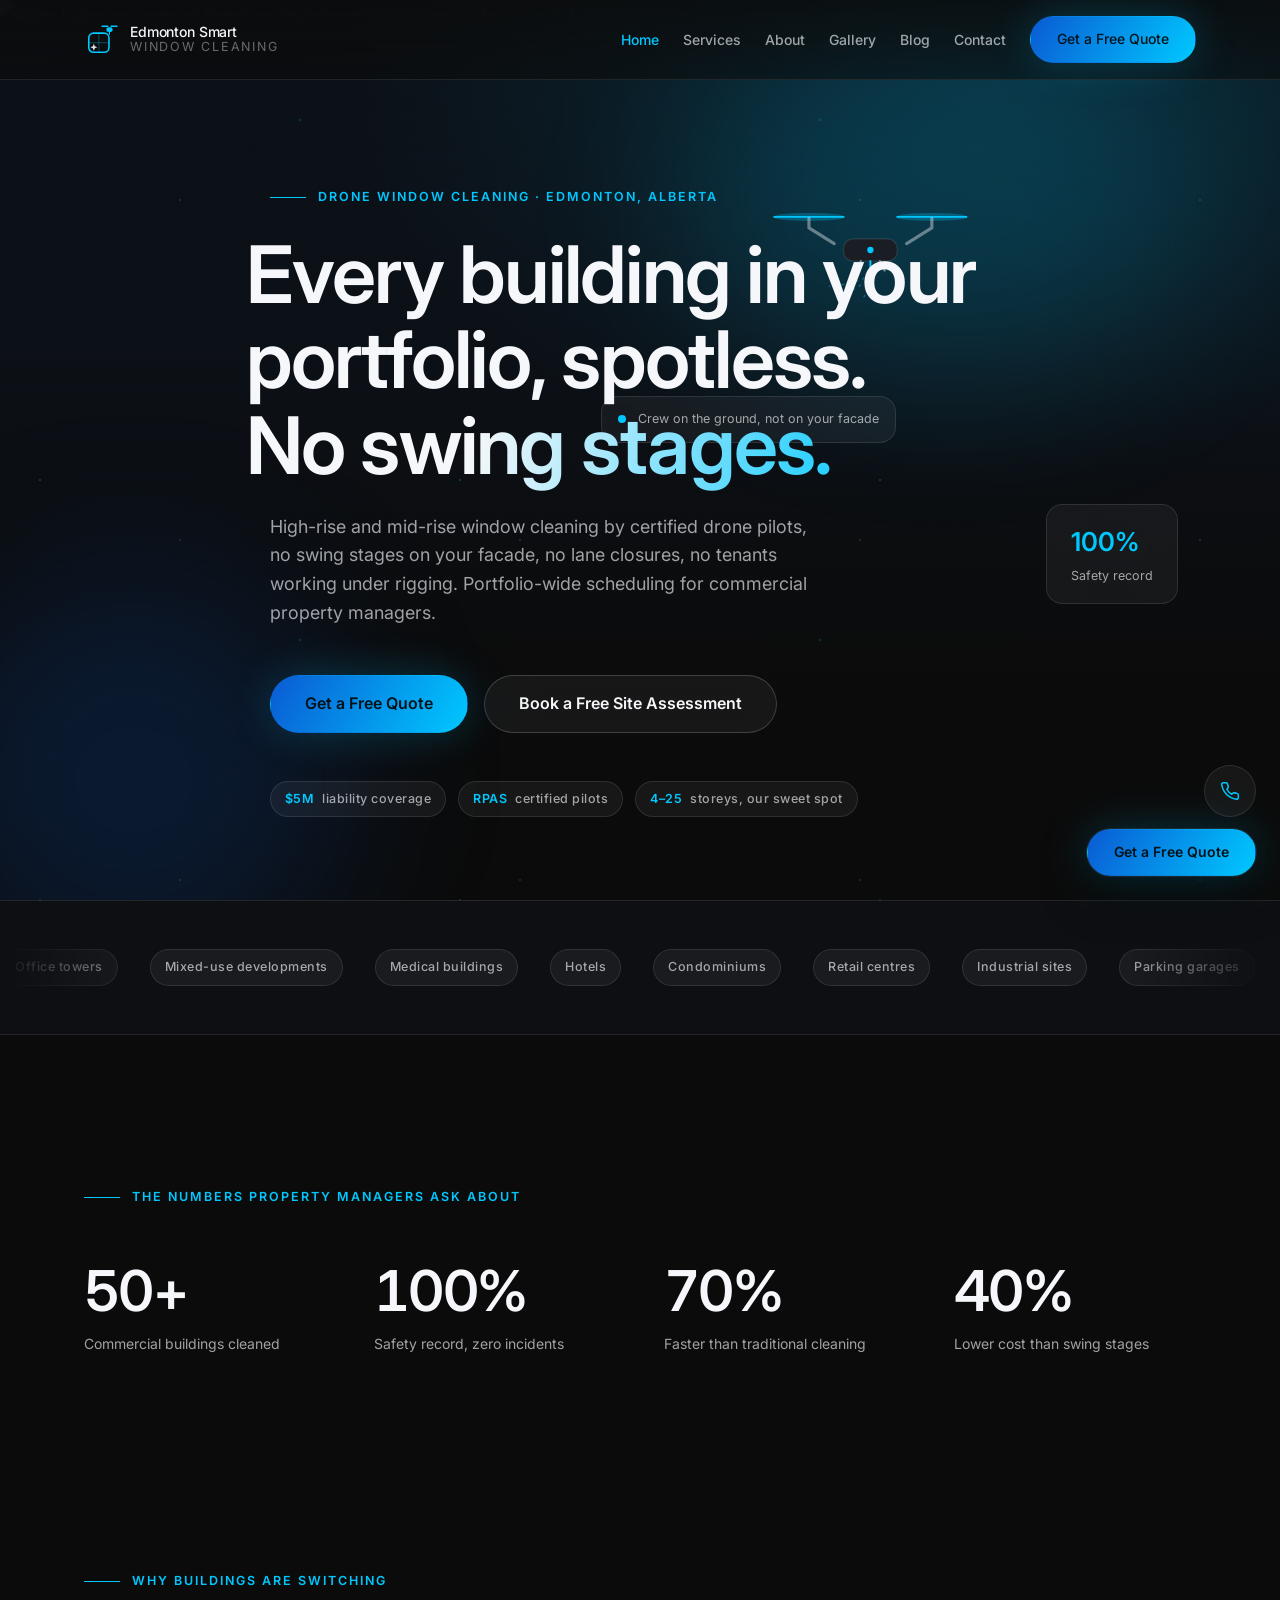
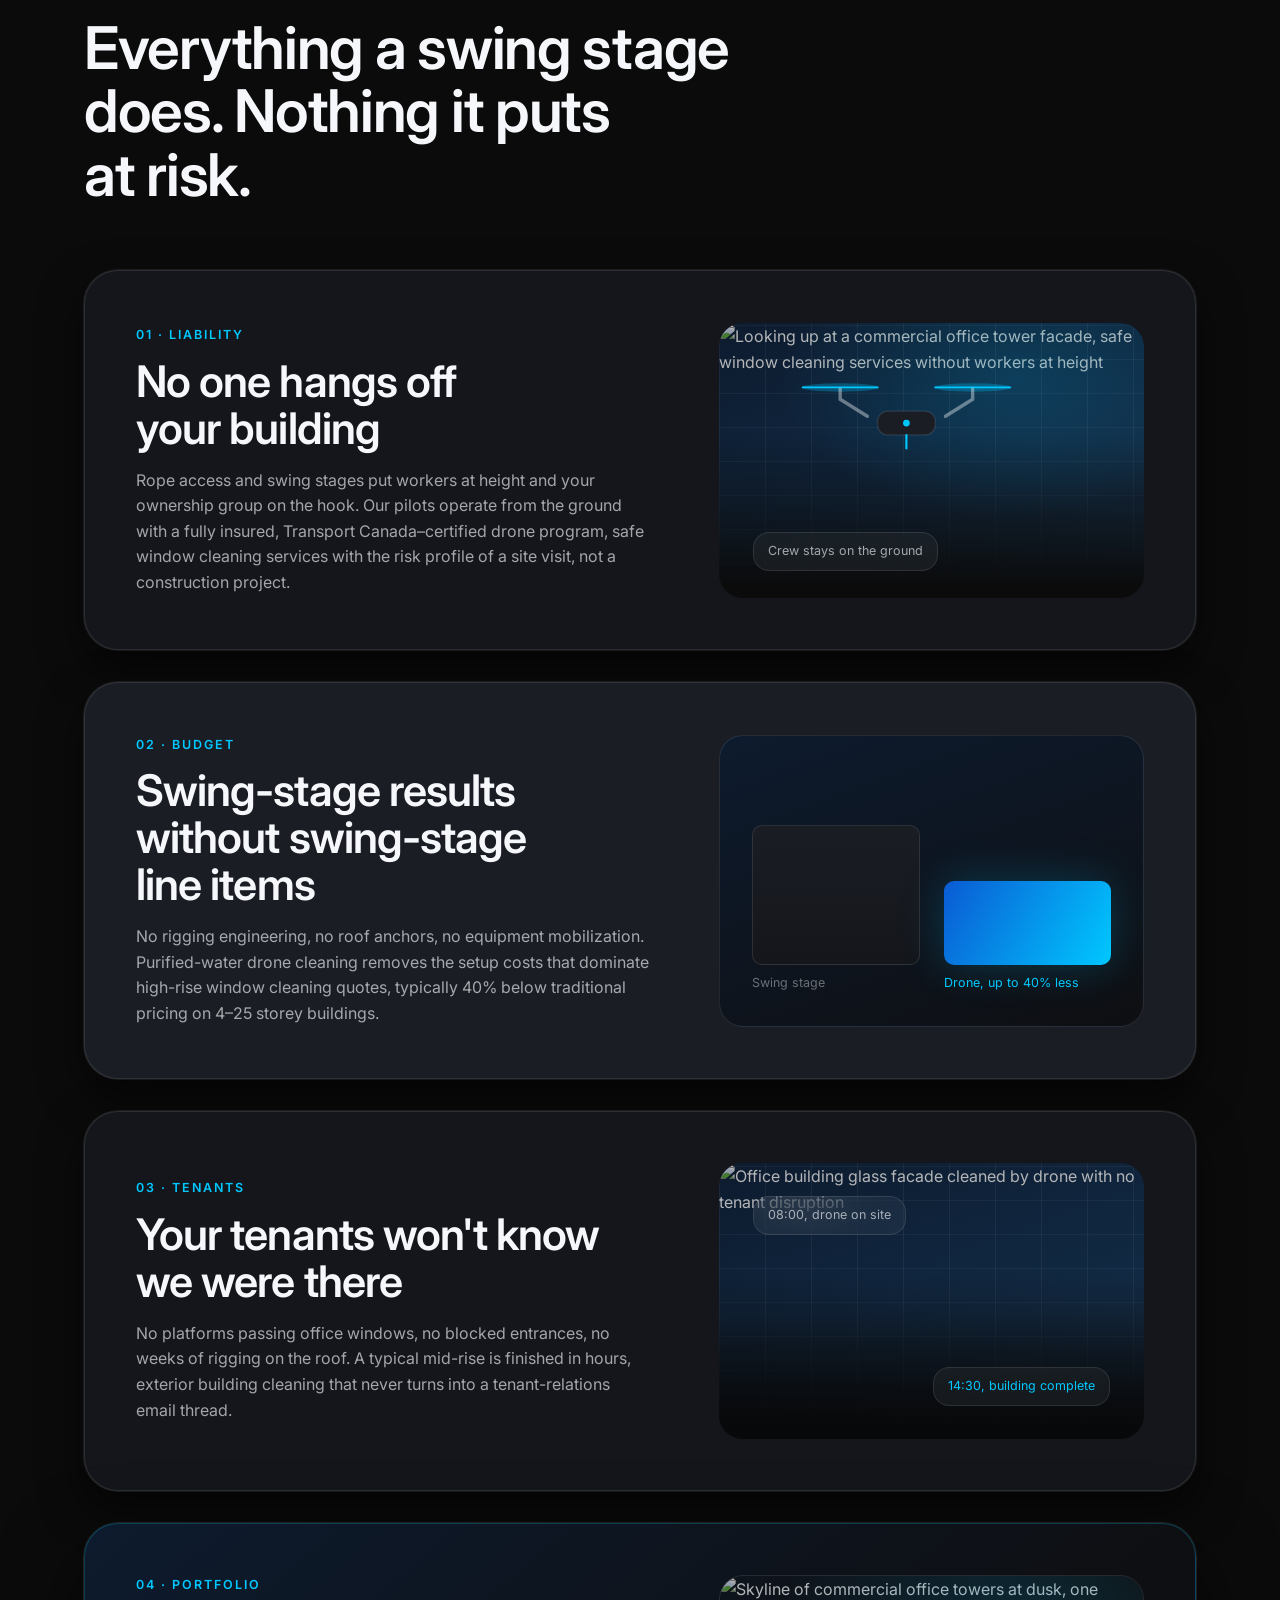
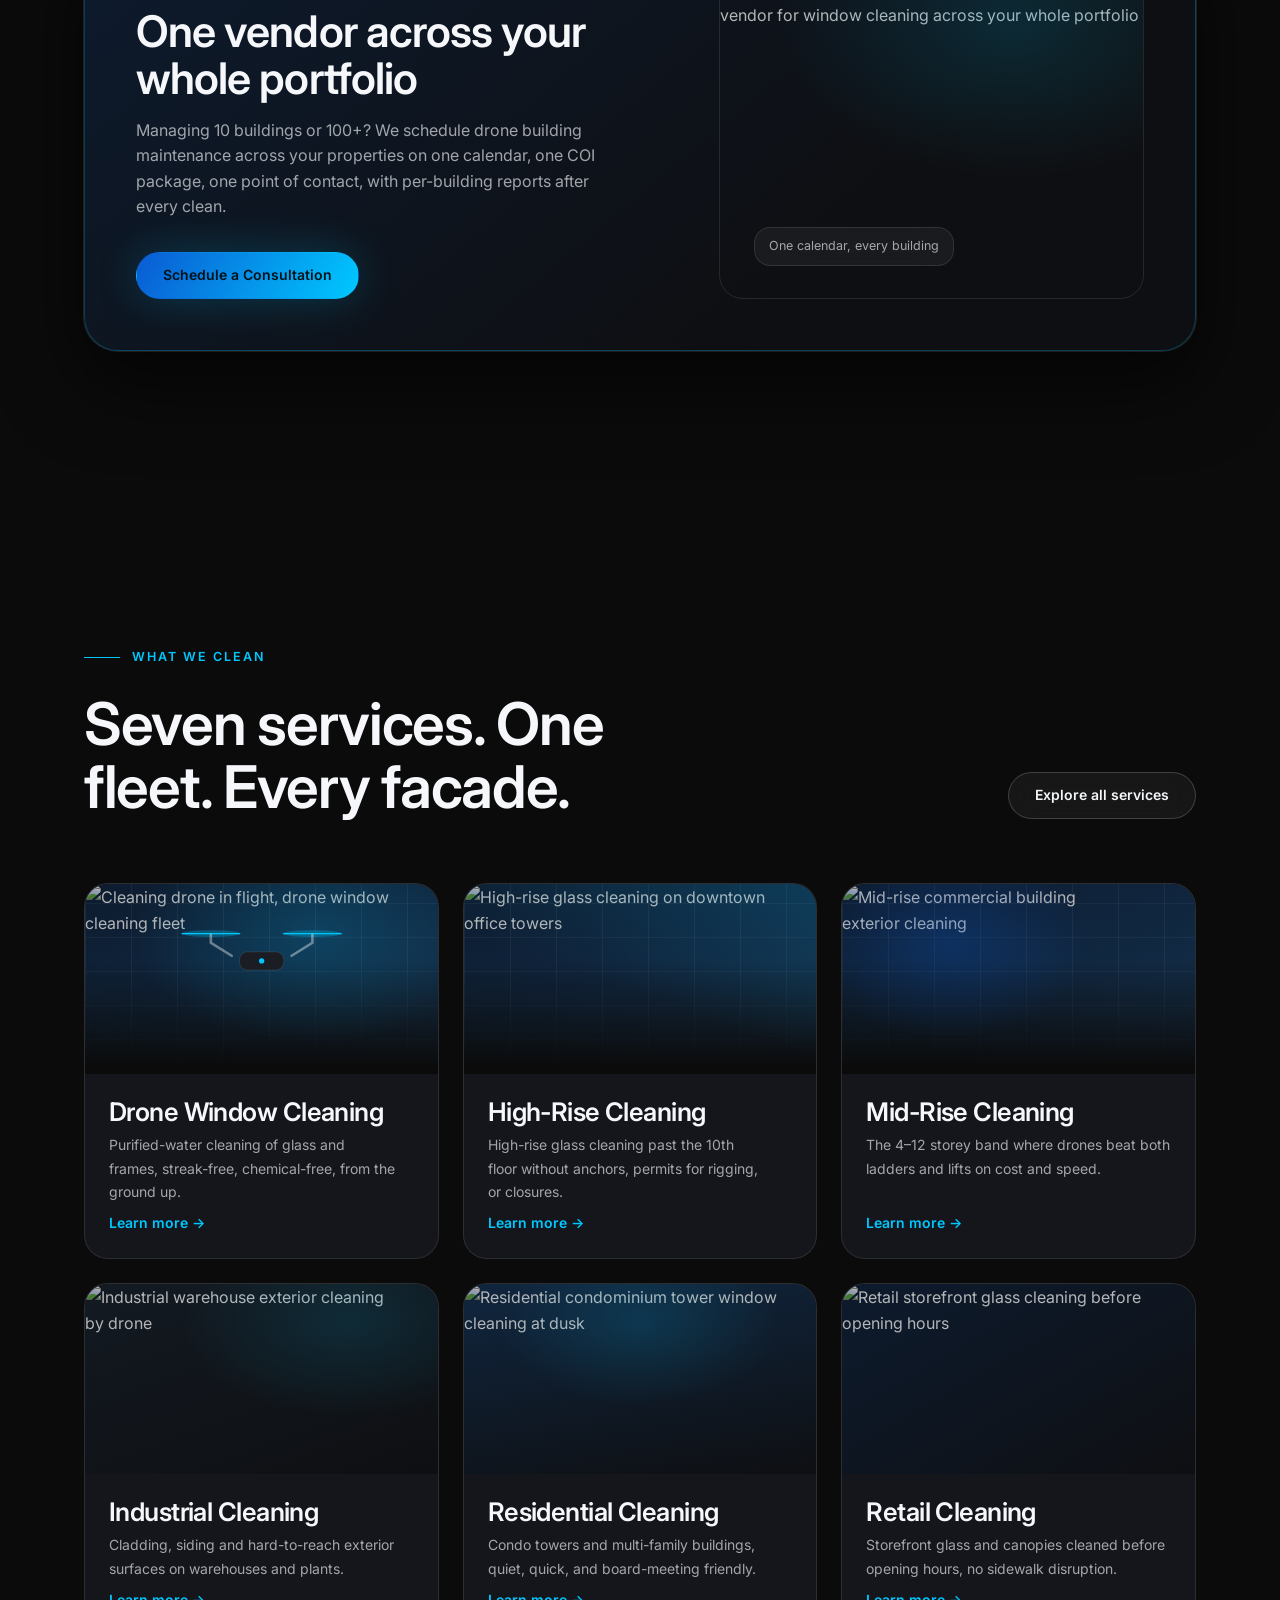
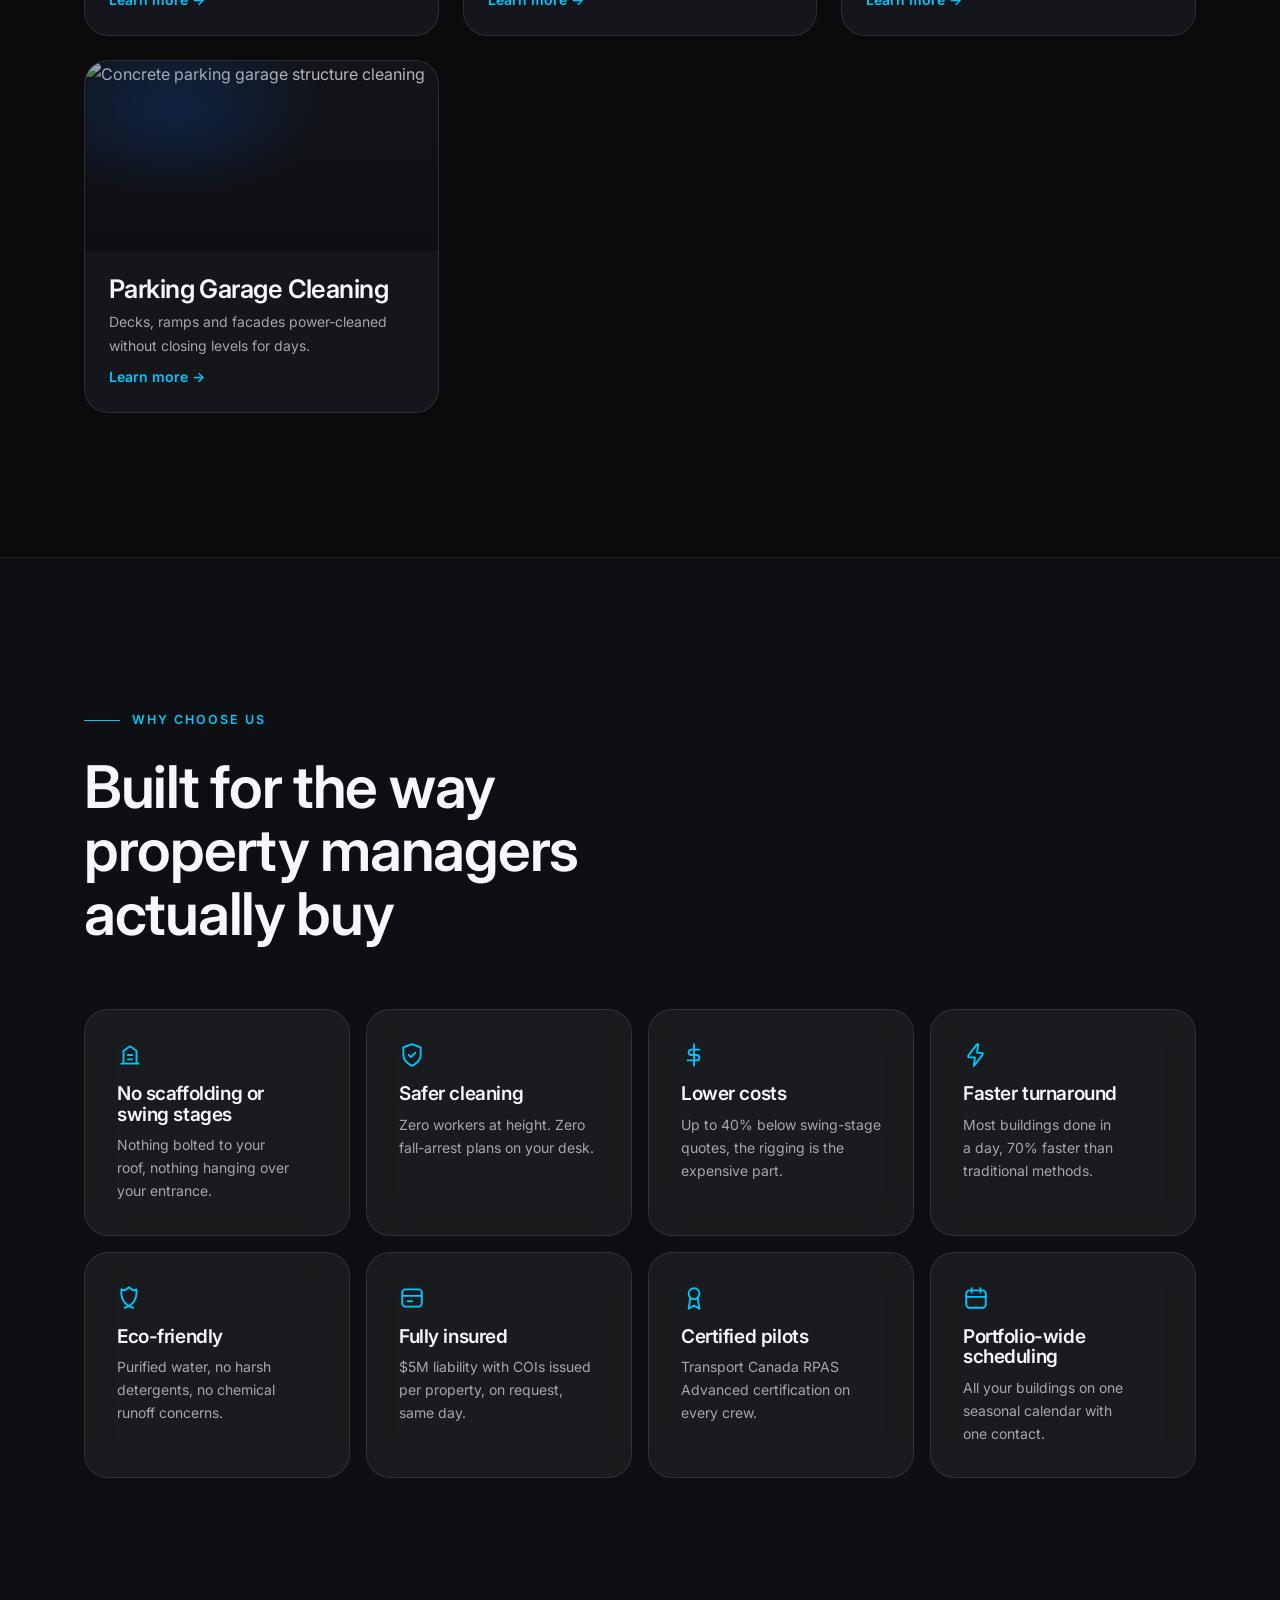
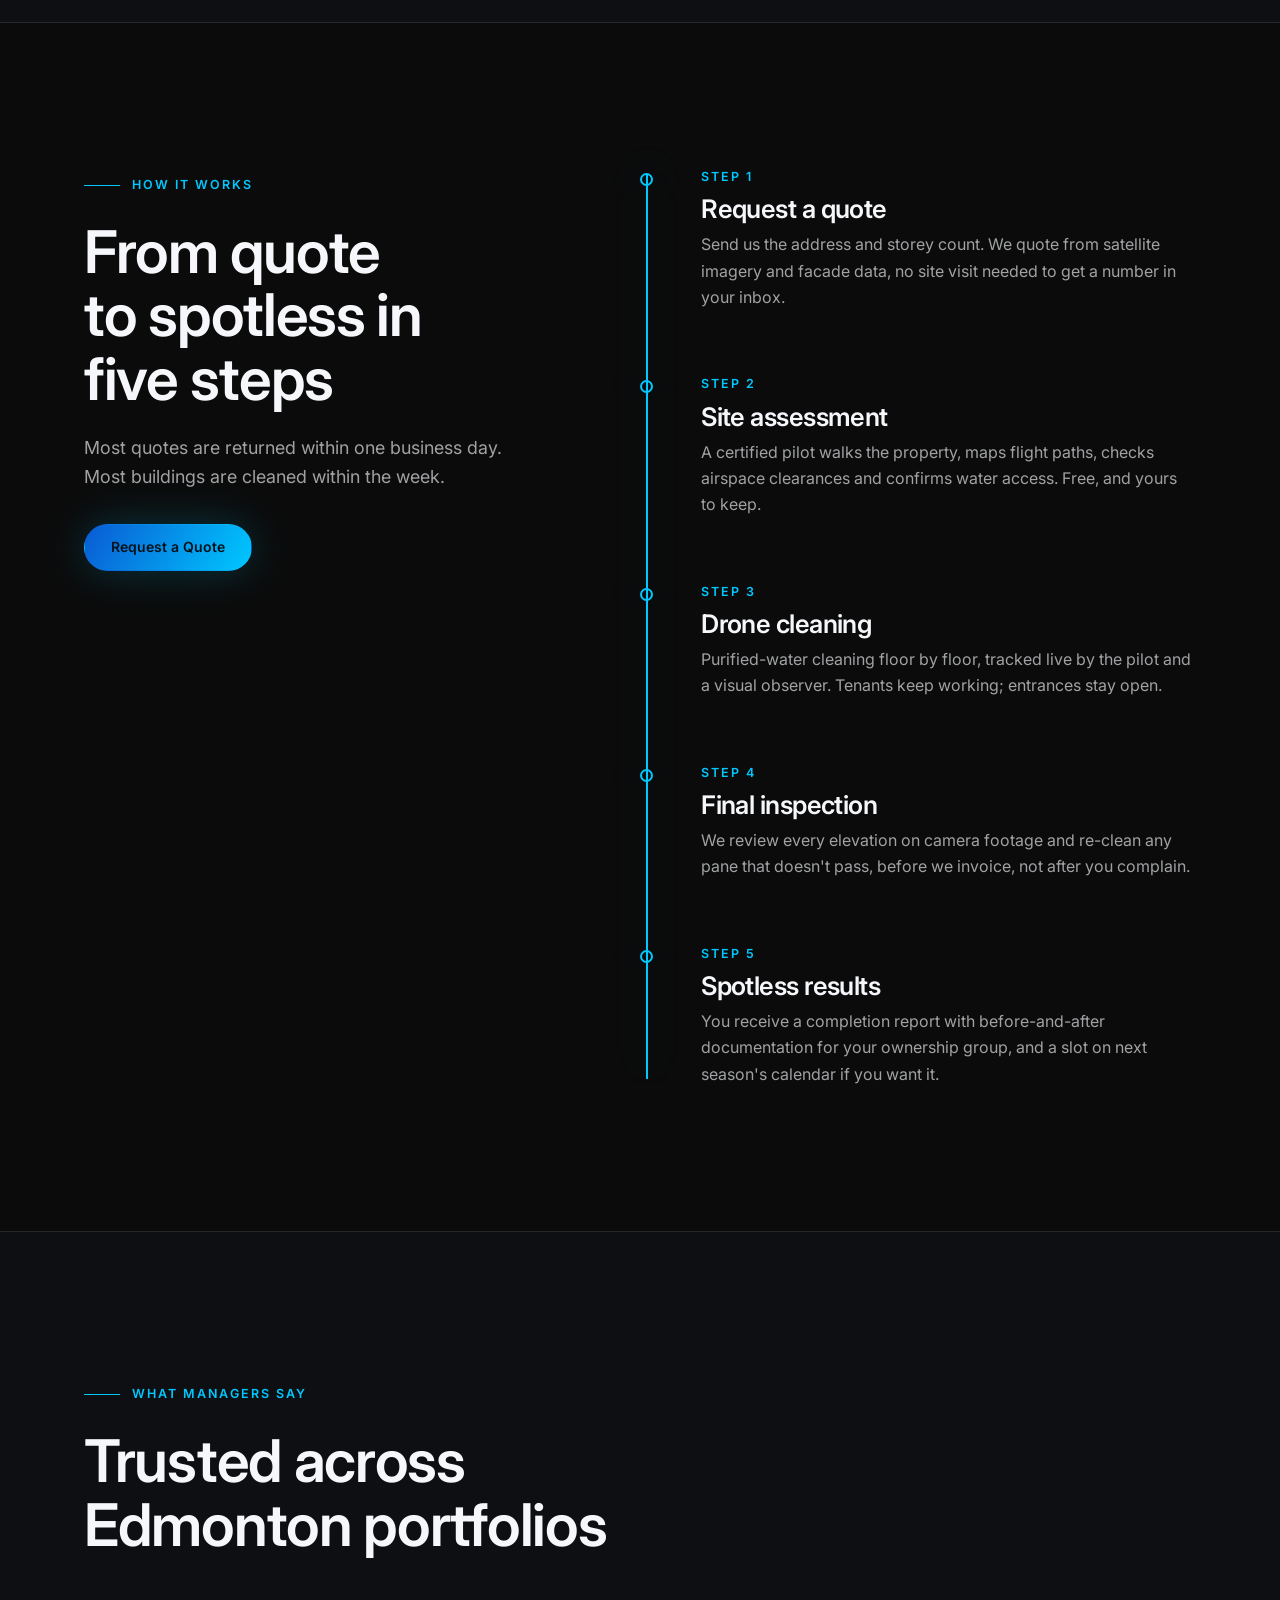
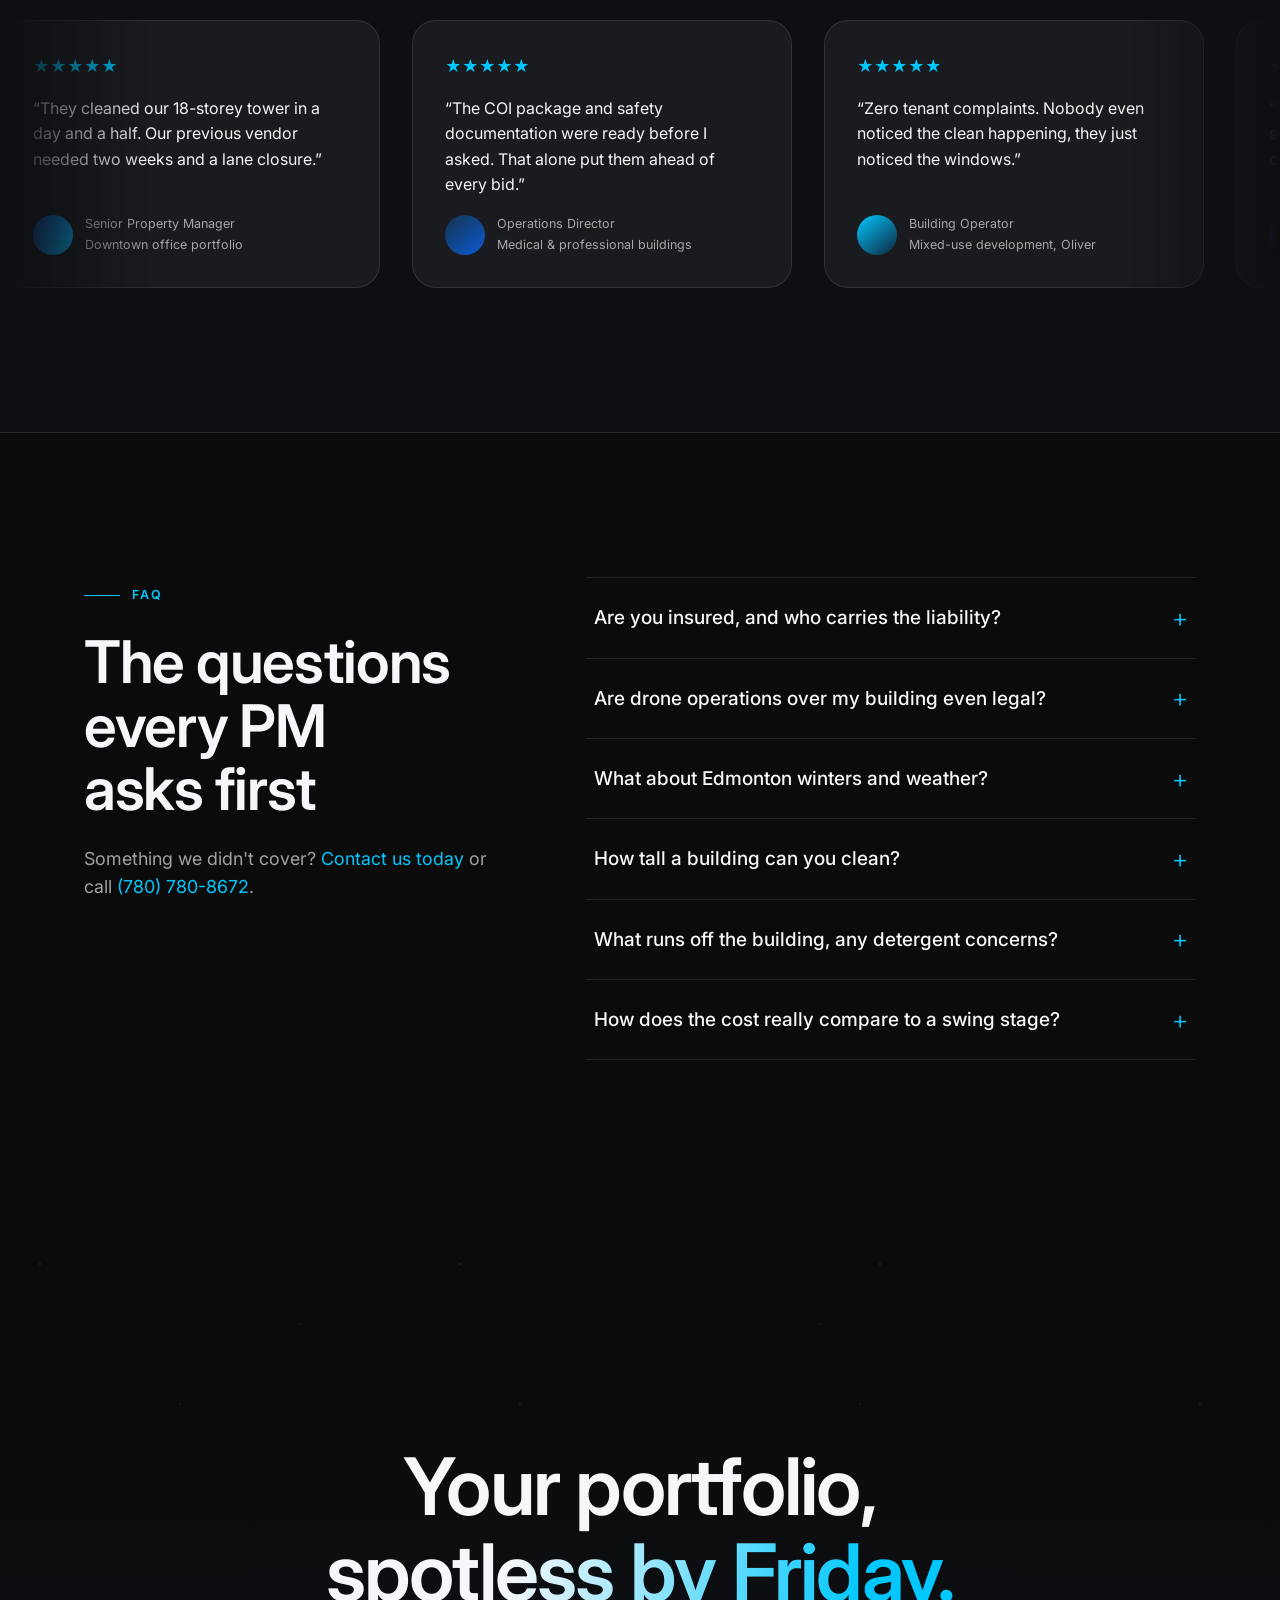
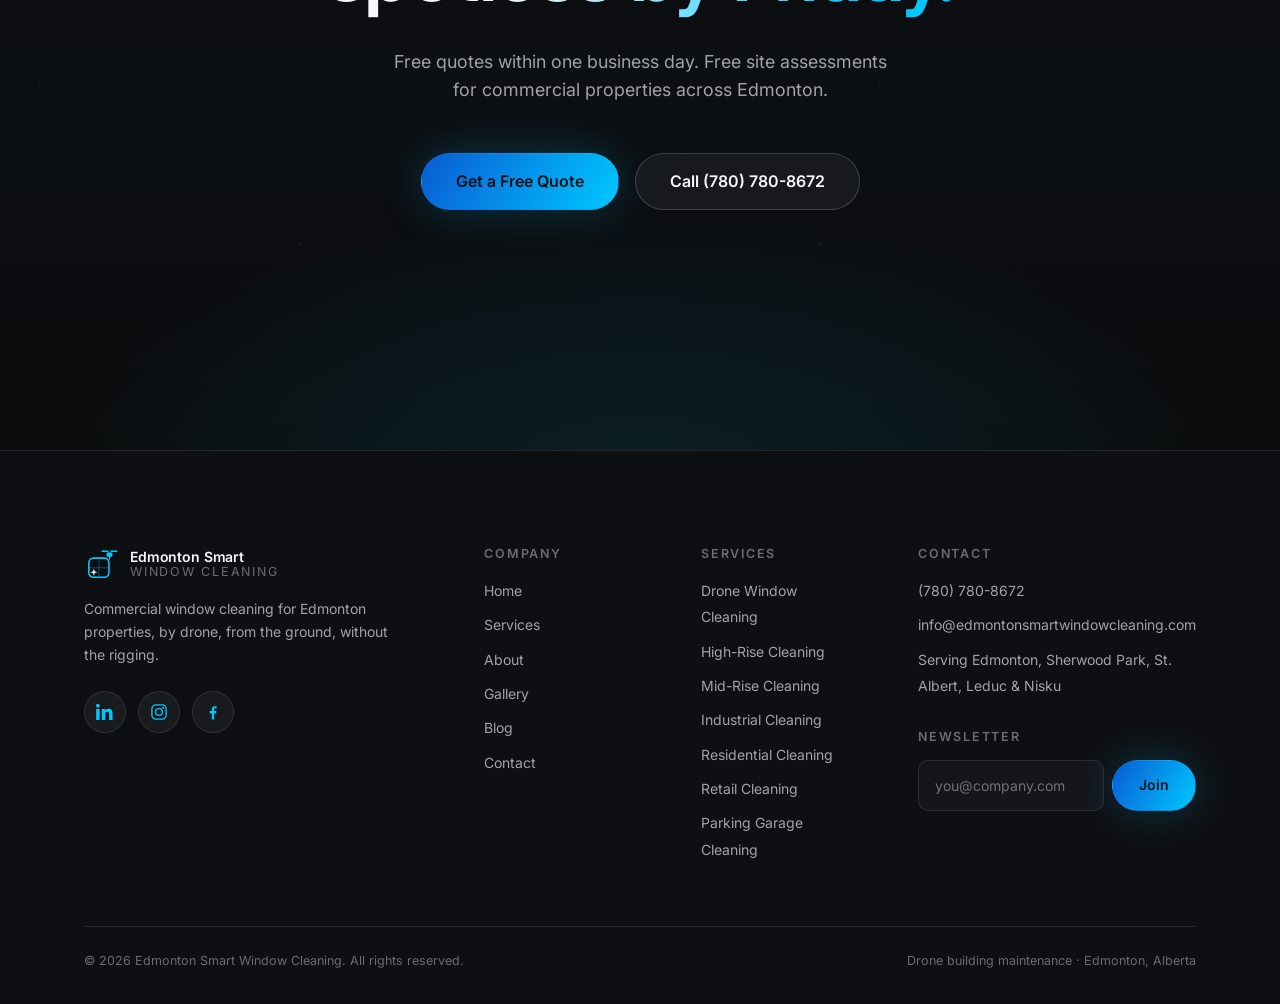
==== commit fe4377ed: "Add files via upload" ====
--- a/index.html
+++ b/index.html
@@ -1,51 +1,44 @@
 <!DOCTYPE html>
-<html>
+<html lang="en">
 <head>
 <meta charset="utf-8">
+<title>Drone Window Cleaning Edmonton | Edmonton Smart Window Cleaning</title>
+<meta name="description" content="Commercial drone window cleaning in Edmonton. High-rise and mid-rise exterior building cleaning with no scaffolding, no swing stages, safer, 70% faster, up to 40% lower cost for property managers.">
 <meta name="viewport" content="width=device-width, initial-scale=1">
-<script src="./support.js"></script>
+<link rel="icon" href="favicon.svg" type="image/svg+xml">
+<link rel="stylesheet" href="ds.css">
+<link rel="stylesheet" href="site.css">
+<script type="application/ld+json">{"@context":"https://schema.org","@type":"LocalBusiness","name":"Edmonton Smart Window Cleaning","description":"Drone window cleaning and exterior building cleaning for commercial properties in Edmonton, Alberta.","telephone":"+1-780-780-8672","email":"info@edmontonsmartwindowcleaning.com","areaServed":{"@type":"City","name":"Edmonton"},"address":{"@type":"PostalAddress","addressLocality":"Edmonton","addressRegion":"AB","addressCountry":"CA"},"sameAs":["https://linkedin.com/company/edmontonsmartwindowcleaning","https://instagram.com/edmontonsmartwindowcleaning","https://facebook.com/edmontonsmartwindowcleaning"]}</script>
 </head>
 <body>
-<x-dc>
-<helmet>
-<title>Drone Window Cleaning Edmonton | Edmonton Smart Window Cleaning</title>
-<meta name="description" content="Commercial drone window cleaning in Edmonton. High-rise and mid-rise exterior building cleaning with no scaffolding, no swing stages — safer, 70% faster, up to 40% lower cost for property managers.">
-<meta name="viewport" content="width=device-width, initial-scale=1">
-<link rel="icon" href="favicon.svg" type="image/svg+xml">
-<link rel="stylesheet" href="_ds/nocturne-34fe8d3e-2980-412b-888b-2ad8b623edcc/styles.css">
-<link rel="stylesheet" href="site.css">
-<script src="_ds/nocturne-34fe8d3e-2980-412b-888b-2ad8b623edcc/_ds_bundle.js"></script>
-<script type="application/ld+json">{"@context":"https://schema.org","@type":"LocalBusiness","name":"Edmonton Smart Window Cleaning","description":"Drone window cleaning and exterior building cleaning for commercial properties in Edmonton, Alberta.","telephone":"+1-780-780-8672","email":"info@edmontonsmartwindowcleaning.com","areaServed":{"@type":"City","name":"Edmonton"},"address":{"@type":"PostalAddress","addressLocality":"Edmonton","addressRegion":"AB","addressCountry":"CA"},"sameAs":["https://linkedin.com/company/edmontonsmartwindowcleaning","https://instagram.com/edmontonsmartwindowcleaning","https://facebook.com/edmontonsmartwindowcleaning"]}</script>
-</helmet>
-
 <nav class="nav" aria-label="Main">
-  <a class="brand" href="Home.dc.html" aria-label="Edmonton Smart Window Cleaning — home">
+  <a class="brand" href="index.html" aria-label="Edmonton Smart Window Cleaning home">
     <svg width="34" height="34" viewBox="0 0 64 64" fill="none" aria-hidden="true"><rect x="9" y="21" width="38" height="36" rx="9" stroke="var(--c-accent)" stroke-width="3"></rect><path d="M28 21v36M9 39h38" stroke="var(--c-accent)" stroke-width="1.5" opacity="0.4"></path><line x1="34" y1="8" x2="45" y2="8" stroke="var(--c-accent)" stroke-width="2.5" stroke-linecap="round"></line><line x1="51" y1="8" x2="62" y2="8" stroke="var(--c-accent)" stroke-width="2.5" stroke-linecap="round"></line><rect x="42" y="10" width="12" height="9" rx="4.5" fill="var(--c-accent)"></rect><path d="M48 19v4" stroke="var(--c-accent)" stroke-width="2" stroke-linecap="round"></path><path d="M18.5 41l1.9 4.6 4.6 1.9-4.6 1.9-1.9 4.6-1.9-4.6-4.6-1.9 4.6-1.9z" fill="var(--c-text)" opacity="0.9"></path></svg>
     <span>Edmonton Smart<small>Window Cleaning</small></span>
   </a>
   <div class="nav-links">
-    <a href="Home.dc.html" aria-current="page">Home</a>
-    <a href="Services.dc.html">Services</a>
-    <a href="About.dc.html">About</a>
-    <a href="Gallery.dc.html">Gallery</a>
-    <a href="Blog.dc.html">Blog</a>
-    <a href="Contact.dc.html">Contact</a>
-    <a class="btn btn-primary" href="Contact.dc.html">Get a Free Quote</a>
+    <a href="index.html" aria-current="page">Home</a>
+    <a href="services.html">Services</a>
+    <a href="about.html">About</a>
+    <a href="gallery.html">Gallery</a>
+    <a href="blog.html">Blog</a>
+    <a href="contact.html">Contact</a>
+    <a class="btn btn-primary" href="contact.html">Get a Free Quote</a>
   </div>
 </nav>
 
 <div class="fab-stack">
   <a class="fab-call" href="tel:+17807808672" aria-label="Call (780) 780-8672"><svg width="20" height="20" viewBox="0 0 24 24" fill="none" stroke="currentColor" stroke-width="1.8" stroke-linecap="round" stroke-linejoin="round" aria-hidden="true"><path d="M22 16.9v3a2 2 0 0 1-2.2 2 19.8 19.8 0 0 1-8.6-3.1 19.5 19.5 0 0 1-6-6A19.8 19.8 0 0 1 2.1 4.2 2 2 0 0 1 4.1 2h3a2 2 0 0 1 2 1.7c.13.96.36 1.9.7 2.8a2 2 0 0 1-.45 2.1L8.1 9.9a16 16 0 0 0 6 6l1.3-1.3a2 2 0 0 1 2.1-.45c.9.34 1.84.57 2.8.7A2 2 0 0 1 22 16.9z"></path></svg></a>
-  <a class="btn btn-primary fab-quote" href="Contact.dc.html">Get a Free Quote</a>
+  <a class="btn btn-primary fab-quote" href="contact.html">Get a Free Quote</a>
 </div>
 
 <header class="hero">
   <div class="scene" aria-hidden="true">
-    <div class="haze" style="background: radial-gradient(1100px 700px at 78% 8%, rgba(0,200,255,0.10), transparent 60%), radial-gradient(900px 900px at 12% 110%, rgba(10,91,211,0.16), transparent 55%), linear-gradient(180deg, var(--c-dusk-1) 0%, var(--c-bg) 78%);"></div><img src="https://images.unsplash.com/photo-1477959858617-67f85cf4f1df?auto=format&fit=crop&w=1600&q=70" alt="Glass high-rise towers at blue hour — high-rise window cleaning by drone in Edmonton" style="position:absolute; inset:0; width:100%; height:100%; object-fit:cover; opacity:0.55; filter:saturate(0.8) brightness(0.75);"><div style="position:absolute; inset:0; background: radial-gradient(1100px 700px at 78% 8%, rgba(0,200,255,0.12), transparent 60%), linear-gradient(180deg, color-mix(in srgb, var(--c-bg) 65%, transparent), color-mix(in srgb, var(--c-bg) 25%, transparent) 45%, var(--c-bg) 96%);"></div>
-    <div class="facade" style="position:absolute; bottom:0; left:4%; width:20%; height:52%; opacity:0.5; border-radius: var(--r-sm) var(--r-sm) 0 0;"></div>
-    <div class="facade" style="position:absolute; bottom:0; left:19%; width:26%; height:74%; opacity:0.8; border-radius: var(--r-sm) var(--r-sm) 0 0;"></div>
-    <div class="facade" style="position:absolute; bottom:0; right:-4%; width:34%; height:88%; border-radius: var(--r-md) 0 0 0; box-shadow: var(--sh-lg);"></div>
-    <div class="facade" style="position:absolute; bottom:0; right:26%; width:16%; height:44%; opacity:0.4; border-radius: var(--r-sm) var(--r-sm) 0 0;"></div>
+    <div class="haze" style="background: radial-gradient(1100px 700px at 78% 8%, rgba(0,200,255,0.10), transparent 60%), radial-gradient(900px 900px at 12% 110%, rgba(10,91,211,0.16), transparent 55%), linear-gradient(180deg, var(--c-dusk-1) 0%, var(--c-bg) 78%);"></div><img src="https://images.unsplash.com/photo-1477959858617-67f85cf4f1df?auto=format&fit=crop&w=1600&q=70" alt="Glass high-rise towers at blue hour, high-rise window cleaning by drone in Edmonton" style="position:absolute; inset:0; width:100%; height:100%; object-fit:cover; opacity:0.55; filter:saturate(0.8) brightness(0.75);"><div style="position:absolute; inset:0; background: radial-gradient(1100px 700px at 78% 8%, rgba(0,200,255,0.12), transparent 60%), linear-gradient(180deg, color-mix(in srgb, var(--c-bg) 65%, transparent), color-mix(in srgb, var(--c-bg) 25%, transparent) 45%, var(--c-bg) 96%);"></div>
+    
+    
+    
+    
     <div class="glow" style="width:520px; height:340px; right:6%; top:4%; background: rgba(0,200,255,0.13);"></div>
     <div class="glow" style="width:420px; height:420px; left:-6%; bottom:-10%; background: rgba(10,91,211,0.18); animation-delay:-4s;"></div>
     <div class="particles"></div>
@@ -74,11 +67,11 @@
   </div>
   <div class="wrap hero-content" style="position:relative; padding-block: var(--s-8);">
     <p class="kicker">Drone window cleaning · Edmonton, Alberta</p>
-    <h1 style="font-size:var(--fs-display); max-width: 13ch;">Spotless towers. <span class="grad-text">Zero scaffolding.</span></h1>
-    <p class="lead" style="margin-top: var(--s-5); max-width: 52ch;">High-rise and mid-rise window cleaning by certified drone pilots — no swing stages on your facade, no lane closures, no tenants working under rigging. Portfolio-wide scheduling for commercial property managers.</p>
+    <h1 style="font-size:var(--fs-display); max-width: 15ch; margin-left: calc(-1 * var(--s-5));">Every building in your portfolio, spotless. <span class="grad-text" style="display:block;">No swing stages.</span></h1>
+    <p class="lead" style="margin-top: var(--s-5); max-width: 52ch;">High-rise and mid-rise window cleaning by certified drone pilots, no swing stages on your facade, no lane closures, no tenants working under rigging. Portfolio-wide scheduling for commercial property managers.</p>
     <div style="display:flex; flex-wrap:wrap; gap: var(--s-4); margin-top: var(--s-7);">
-      <a class="btn btn-primary btn-lg" href="Contact.dc.html">Get a Free Quote</a>
-      <a class="btn btn-outline btn-lg" href="Contact.dc.html#assessment">Book a Free Site Assessment</a>
+      <a class="btn btn-primary btn-lg" href="contact.html">Get a Free Quote</a>
+      <a class="btn btn-outline btn-lg" href="contact.html#assessment">Book a Free Site Assessment</a>
     </div>
     <div style="display:flex; flex-wrap:wrap; gap: var(--s-3); margin-top: var(--s-7);">
       <span class="chip"><b>$5M</b> liability coverage</span>
@@ -102,7 +95,7 @@
     <p class="kicker reveal">The numbers property managers ask about</p>
     <div style="display:grid; grid-template-columns: repeat(auto-fit, minmax(200px, 1fr)); gap: var(--s-7); margin-top: var(--s-6);">
       <div class="reveal"><p class="stat-num"><span class="count" style="--n:50;"></span>+</p><p class="stat-label">Commercial buildings cleaned</p></div>
-      <div class="reveal d1"><p class="stat-num"><span class="count" style="--n:100;"></span>%</p><p class="stat-label">Safety record — zero incidents</p></div>
+      <div class="reveal d1"><p class="stat-num"><span class="count" style="--n:100;"></span>%</p><p class="stat-label">Safety record, zero incidents</p></div>
       <div class="reveal d2"><p class="stat-num"><span class="count" style="--n:70;"></span>%</p><p class="stat-label">Faster than traditional cleaning</p></div>
       <div class="reveal d3"><p class="stat-num"><span class="count" style="--n:40;"></span>%</p><p class="stat-label">Lower cost than swing stages</p></div>
     </div>
@@ -117,11 +110,11 @@
       <div class="stack-card" style="--stack-i:0;">
         <div class="stack-inner" style="background: var(--c-surface); border: 1px solid var(--c-line); border-radius: var(--r-xl); padding: clamp(28px, 4vw, 64px); display: grid; grid-template-columns: 1.1fr 0.9fr; gap: var(--s-8); align-items: center; box-shadow: var(--sh-md); min-height: 380px;">
           <div>
-            <p class="tl-num">01 — Liability</p>
+            <p class="tl-num">01 · Liability</p>
             <h3 style="font-size: var(--fs-h2); margin-top: var(--s-3);">No one hangs off your building</h3>
-            <p class="lead" style="font-size: var(--fs-body); margin-top: var(--s-4);">Rope access and swing stages put workers at height and your ownership group on the hook. Our pilots operate from the ground with a fully insured, Transport Canada–certified drone program — safe window cleaning services with the risk profile of a site visit, not a construction project.</p>
-          </div>
-          <div class="facade" style="align-self:stretch; border-radius: var(--r-lg); position:relative; min-height: 260px; overflow:hidden;"><img class="img-zoom" src="https://images.unsplash.com/photo-1449824913935-59a10b8d2000?auto=format&fit=crop&w=1600&q=70" alt="Looking up at a commercial office tower facade — safe window cleaning services without workers at height" loading="lazy" style="position:absolute; inset:0; width:100%; height:100%; object-fit:cover; filter:saturate(0.8) brightness(0.72) contrast(1.06);">
+            <p class="lead" style="font-size: var(--fs-body); margin-top: var(--s-4);">Rope access and swing stages put workers at height and your ownership group on the hook. Our pilots operate from the ground with a fully insured, Transport Canada–certified drone program, safe window cleaning services with the risk profile of a site visit, not a construction project.</p>
+          </div>
+          <div class="facade" style="align-self:stretch; border-radius: var(--r-lg); position:relative; min-height: 260px; overflow:hidden;"><img class="img-zoom" src="https://images.unsplash.com/photo-1449824913935-59a10b8d2000?auto=format&fit=crop&w=1600&q=70" alt="Looking up at a commercial office tower facade, safe window cleaning services without workers at height" loading="lazy" style="position:absolute; inset:0; width:100%; height:100%; object-fit:cover; filter:saturate(0.8) brightness(0.72) contrast(1.06);">
             <div style="position:absolute; inset:0; background: radial-gradient(340px 200px at 70% 20%, rgba(0,200,255,0.16), transparent 70%);"></div>
             <svg viewBox="0 0 260 130" fill="none" class="drone-fly" style="position:absolute; top:16%; left:18%; width:52%;" aria-hidden="true"><ellipse class="rotor" cx="52" cy="24" rx="46" ry="5" fill="rgba(0,200,255,0.28)"></ellipse><ellipse class="rotor" cx="208" cy="24" rx="46" ry="5" fill="rgba(0,200,255,0.28)"></ellipse><line x1="8" y1="24" x2="96" y2="24" stroke="var(--c-accent)" stroke-width="2" stroke-linecap="round"></line><line x1="164" y1="24" x2="252" y2="24" stroke="var(--c-accent)" stroke-width="2" stroke-linecap="round"></line><path d="M52 26v12l32 20M208 26v12l-32 20" stroke="var(--c-text-faint)" stroke-width="4" stroke-linecap="round"></path><rect x="96" y="52" width="68" height="28" rx="12" fill="var(--c-surface-2)" stroke="var(--c-glass-edge)" stroke-width="1.5"></rect><circle cx="130" cy="66" r="4" fill="var(--c-accent)"></circle><path d="M130 80v16" stroke="var(--c-accent)" stroke-width="2.5" stroke-linecap="round"></path></svg>
             <span class="glass" style="position:absolute; left:8%; bottom:10%; padding: 8px 14px; font-size: var(--fs-xs); color: var(--c-text-mut);">Crew stays on the ground</span>
@@ -131,14 +124,14 @@
       <div class="stack-card" style="--stack-i:1;">
         <div class="stack-inner" style="background: var(--c-surface-2); border: 1px solid var(--c-line); border-radius: var(--r-xl); padding: clamp(28px, 4vw, 64px); display: grid; grid-template-columns: 1.1fr 0.9fr; gap: var(--s-8); align-items: center; box-shadow: var(--sh-md); min-height: 380px;">
           <div>
-            <p class="tl-num">02 — Budget</p>
+            <p class="tl-num">02 · Budget</p>
             <h3 style="font-size: var(--fs-h2); margin-top: var(--s-3);">Swing-stage results without swing-stage line items</h3>
-            <p class="lead" style="font-size: var(--fs-body); margin-top: var(--s-4);">No rigging engineering, no roof anchors, no equipment mobilization. Purified-water drone cleaning removes the setup costs that dominate high-rise window cleaning quotes — typically 40% below traditional pricing on 4–25 storey buildings.</p>
+            <p class="lead" style="font-size: var(--fs-body); margin-top: var(--s-4);">No rigging engineering, no roof anchors, no equipment mobilization. Purified-water drone cleaning removes the setup costs that dominate high-rise window cleaning quotes, typically 40% below traditional pricing on 4–25 storey buildings.</p>
           </div>
           <div style="align-self:stretch; min-height: 260px; border-radius: var(--r-lg); background: linear-gradient(160deg, var(--c-dusk-1), var(--c-bg-2)); border: 1px solid var(--c-line); padding: var(--s-6); display:flex; flex-direction:column; justify-content:flex-end; gap: var(--s-4);">
             <div style="display:flex; align-items:flex-end; gap: var(--s-5); height: 150px;">
               <div style="flex:1; display:flex; flex-direction:column; gap:var(--s-2);"><div style="height:140px; border-radius: var(--r-sm); background: linear-gradient(180deg, var(--c-surface-2), var(--c-surface)); border:1px solid var(--c-line);"></div><span style="font-size:var(--fs-xs); color:var(--c-text-faint);">Swing stage</span></div>
-              <div style="flex:1; display:flex; flex-direction:column; gap:var(--s-2);"><div style="height:84px; border-radius: var(--r-sm); background: var(--grad-accent); box-shadow: var(--sh-glow);"></div><span style="font-size:var(--fs-xs); color:var(--c-accent);">Drone — up to 40% less</span></div>
+              <div style="flex:1; display:flex; flex-direction:column; gap:var(--s-2);"><div style="height:84px; border-radius: var(--r-sm); background: var(--grad-accent); box-shadow: var(--sh-glow);"></div><span style="font-size:var(--fs-xs); color:var(--c-accent);">Drone, up to 40% less</span></div>
             </div>
           </div>
         </div>
@@ -146,32 +139,29 @@
       <div class="stack-card" style="--stack-i:2;">
         <div class="stack-inner" style="background: var(--c-surface); border: 1px solid var(--c-line); border-radius: var(--r-xl); padding: clamp(28px, 4vw, 64px); display: grid; grid-template-columns: 1.1fr 0.9fr; gap: var(--s-8); align-items: center; box-shadow: var(--sh-md); min-height: 380px;">
           <div>
-            <p class="tl-num">03 — Tenants</p>
+            <p class="tl-num">03 · Tenants</p>
             <h3 style="font-size: var(--fs-h2); margin-top: var(--s-3);">Your tenants won't know we were there</h3>
-            <p class="lead" style="font-size: var(--fs-body); margin-top: var(--s-4);">No platforms passing office windows, no blocked entrances, no weeks of rigging on the roof. A typical mid-rise is finished in hours — exterior building cleaning that never turns into a tenant-relations email thread.</p>
+            <p class="lead" style="font-size: var(--fs-body); margin-top: var(--s-4);">No platforms passing office windows, no blocked entrances, no weeks of rigging on the roof. A typical mid-rise is finished in hours, exterior building cleaning that never turns into a tenant-relations email thread.</p>
           </div>
           <div class="facade" style="align-self:stretch; border-radius: var(--r-lg); min-height: 260px; position:relative; overflow:hidden;"><img class="img-zoom" src="https://images.unsplash.com/photo-1486406146926-c627a92ad1ab?auto=format&fit=crop&w=1600&q=70" alt="Office building glass facade cleaned by drone with no tenant disruption" loading="lazy" style="position:absolute; inset:0; width:100%; height:100%; object-fit:cover; filter:saturate(0.8) brightness(0.72) contrast(1.06);">
             <div style="position:absolute; inset:0; background: linear-gradient(180deg, transparent 55%, rgba(6,7,9,0.7));"></div>
-            <span class="glass" style="position:absolute; left:8%; top:12%; padding: 8px 14px; font-size: var(--fs-xs); color: var(--c-text-mut);">08:00 — drone on site</span>
-            <span class="glass" style="position:absolute; right:8%; bottom:12%; padding: 8px 14px; font-size: var(--fs-xs); color: var(--c-accent);">14:30 — building complete</span>
+            <span class="glass" style="position:absolute; left:8%; top:12%; padding: 8px 14px; font-size: var(--fs-xs); color: var(--c-text-mut);">08:00, drone on site</span>
+            <span class="glass" style="position:absolute; right:8%; bottom:12%; padding: 8px 14px; font-size: var(--fs-xs); color: var(--c-accent);">14:30, building complete</span>
           </div>
         </div>
       </div>
       <div class="stack-card" style="--stack-i:3;">
         <div class="stack-inner" style="background: linear-gradient(140deg, var(--c-dusk-1), var(--c-bg-2) 70%); border: 1px solid rgba(0,200,255,0.25); border-radius: var(--r-xl); padding: clamp(28px, 4vw, 64px); display: grid; grid-template-columns: 1.1fr 0.9fr; gap: var(--s-8); align-items: center; box-shadow: var(--sh-lg);">
           <div>
-            <p class="tl-num">04 — Portfolio</p>
+            <p class="tl-num">04 · Portfolio</p>
             <h3 style="font-size: var(--fs-h2); margin-top: var(--s-3);">One vendor across your whole portfolio</h3>
-            <p class="lead" style="font-size: var(--fs-body); margin-top: var(--s-4);">Managing 10 buildings or 100+? We schedule drone building maintenance across your properties on one calendar, one COI package, one point of contact — with per-building reports after every clean.</p>
-            <a class="btn btn-primary" href="Contact.dc.html" style="margin-top: var(--s-6);">Schedule a Consultation</a>
-          </div>
-          <div style="display:grid; grid-template-columns: repeat(3, 1fr); gap: var(--s-3); align-self:center;">
-            <div class="facade" style="height:90px; border-radius:var(--r-sm); opacity:0.55;"></div>
-            <div class="facade" style="height:120px; border-radius:var(--r-sm); opacity:0.8;"></div>
-            <div class="facade" style="height:70px; border-radius:var(--r-sm); opacity:0.45;"></div>
-            <div class="facade" style="height:110px; border-radius:var(--r-sm); opacity:0.7;"></div>
-            <div class="facade" style="height:80px; border-radius:var(--r-sm); opacity:0.5;"></div>
-            <div class="facade" style="height:130px; border-radius:var(--r-sm); border:1px solid rgba(0,200,255,0.4); box-shadow: var(--sh-glow);"></div>
+            <p class="lead" style="font-size: var(--fs-body); margin-top: var(--s-4);">Managing 10 buildings or 100+? We schedule drone building maintenance across your properties on one calendar, one COI package, one point of contact, with per-building reports after every clean.</p>
+            <a class="btn btn-primary" href="contact.html" style="margin-top: var(--s-6);">Schedule a Consultation</a>
+          </div>
+          <div style="align-self:stretch; border-radius: var(--r-lg); min-height: 260px; position:relative; overflow:hidden; border:1px solid var(--c-line);">
+            <img class="img-zoom" src="https://images.unsplash.com/photo-1477959858617-67f85cf4f1df?auto=format&fit=crop&w=1600&q=70" alt="Skyline of commercial office towers at dusk, one vendor for window cleaning across your whole portfolio" loading="lazy" style="position:absolute; inset:0; width:100%; height:100%; object-fit:cover; filter:saturate(0.8) brightness(0.72) contrast(1.06);">
+            <div style="position:absolute; inset:0; background: radial-gradient(340px 220px at 70% 15%, rgba(0,200,255,0.14), transparent 70%);"></div>
+            <span class="glass" style="position:absolute; left:8%; bottom:10%; padding: 8px 14px; font-size: var(--fs-xs); color: var(--c-text-mut);">One calendar, every building</span>
           </div>
         </div>
       </div>
@@ -186,59 +176,59 @@
         <p class="kicker reveal">What we clean</p>
         <h2 class="reveal" style="font-size: var(--fs-h1); max-width: 16ch;">Seven services. One fleet. Every facade.</h2>
       </div>
-      <a class="btn btn-outline reveal" href="Services.dc.html">Explore all services</a>
+      <a class="btn btn-outline reveal" href="services.html">Explore all services</a>
     </div>
     <div style="display:grid; grid-template-columns: repeat(auto-fit, minmax(280px, 1fr)); gap: var(--s-5); margin-top: var(--s-8);">
-      <a class="card-hover reveal" href="Services.dc.html#drone" style="grid-column: span 1; background: var(--c-surface); border: 1px solid var(--c-line); border-radius: var(--r-lg); overflow:hidden; color: var(--c-text); display:flex; flex-direction:column;">
-        <div class="facade" style="height: 190px; position:relative; overflow:hidden;"><img class="img-zoom" src="https://images.unsplash.com/photo-1473968512647-3e447244af8f?auto=format&fit=crop&w=1600&q=70" alt="Cleaning drone in flight — drone window cleaning fleet" loading="lazy" style="position:absolute; inset:0; width:100%; height:100%; object-fit:cover; filter:saturate(0.8) brightness(0.72) contrast(1.06);"><div style="position:absolute; inset:0; background: radial-gradient(260px 160px at 65% 25%, rgba(0,200,255,0.18), transparent 70%);"></div><svg viewBox="0 0 260 130" fill="none" class="drone-fly" style="position:absolute; top:18%; left:26%; width:48%;" aria-hidden="true"><ellipse class="rotor" cx="52" cy="24" rx="46" ry="5" fill="rgba(0,200,255,0.28)"></ellipse><ellipse class="rotor" cx="208" cy="24" rx="46" ry="5" fill="rgba(0,200,255,0.28)"></ellipse><line x1="8" y1="24" x2="96" y2="24" stroke="var(--c-accent)" stroke-width="2" stroke-linecap="round"></line><line x1="164" y1="24" x2="252" y2="24" stroke="var(--c-accent)" stroke-width="2" stroke-linecap="round"></line><path d="M52 26v12l32 20M208 26v12l-32 20" stroke="var(--c-text-faint)" stroke-width="4" stroke-linecap="round"></path><rect x="96" y="52" width="68" height="28" rx="12" fill="var(--c-surface-2)" stroke="var(--c-glass-edge)" stroke-width="1.5"></rect><circle cx="130" cy="66" r="4" fill="var(--c-accent)"></circle></svg></div>
+      <a class="card-hover reveal" href="services.html#drone" style="grid-column: span 1; background: var(--c-surface); border: 1px solid var(--c-line); border-radius: var(--r-lg); overflow:hidden; color: var(--c-text); display:flex; flex-direction:column;">
+        <div class="facade" style="height: 190px; position:relative; overflow:hidden;"><img class="img-zoom" src="https://images.unsplash.com/photo-1473968512647-3e447244af8f?auto=format&fit=crop&w=1600&q=70" alt="Cleaning drone in flight, drone window cleaning fleet" loading="lazy" style="position:absolute; inset:0; width:100%; height:100%; object-fit:cover; filter:saturate(0.8) brightness(0.72) contrast(1.06);"><div style="position:absolute; inset:0; background: radial-gradient(260px 160px at 65% 25%, rgba(0,200,255,0.18), transparent 70%);"></div><svg viewBox="0 0 260 130" fill="none" class="drone-fly" style="position:absolute; top:18%; left:26%; width:48%;" aria-hidden="true"><ellipse class="rotor" cx="52" cy="24" rx="46" ry="5" fill="rgba(0,200,255,0.28)"></ellipse><ellipse class="rotor" cx="208" cy="24" rx="46" ry="5" fill="rgba(0,200,255,0.28)"></ellipse><line x1="8" y1="24" x2="96" y2="24" stroke="var(--c-accent)" stroke-width="2" stroke-linecap="round"></line><line x1="164" y1="24" x2="252" y2="24" stroke="var(--c-accent)" stroke-width="2" stroke-linecap="round"></line><path d="M52 26v12l32 20M208 26v12l-32 20" stroke="var(--c-text-faint)" stroke-width="4" stroke-linecap="round"></path><rect x="96" y="52" width="68" height="28" rx="12" fill="var(--c-surface-2)" stroke="var(--c-glass-edge)" stroke-width="1.5"></rect><circle cx="130" cy="66" r="4" fill="var(--c-accent)"></circle></svg></div>
         <div style="padding: var(--s-5); display:flex; flex-direction:column; gap: var(--s-2); flex:1;">
           <h3 style="font-size: var(--fs-h3);">Drone Window Cleaning</h3>
-          <p style="color: var(--c-text-mut); font-size: var(--fs-sm); flex:1;">Purified-water cleaning of glass and frames — streak-free, chemical-free, from the ground up.</p>
-          <span style="color: var(--c-accent); font-size: var(--fs-sm); font-weight:600;">Learn more →</span>
-        </div>
-      </a>
-      <a class="card-hover reveal d1" href="Services.dc.html#highrise" style="background: var(--c-surface); border: 1px solid var(--c-line); border-radius: var(--r-lg); overflow:hidden; color: var(--c-text); display:flex; flex-direction:column;">
-        <div class="facade" style="height: 190px; position:relative;"><img class="img-zoom" src="https://images.unsplash.com/photo-1449824913935-59a10b8d2000?auto=format&fit=crop&w=1600&q=70" alt="High-rise glass cleaning on downtown office towers" loading="lazy" style="position:absolute; inset:0; width:100%; height:100%; object-fit:cover; filter:saturate(0.8) brightness(0.72) contrast(1.06);"><div style="position:absolute; inset:0; background: linear-gradient(200deg, rgba(0,200,255,0.14), transparent 55%);"></div><div style="position:absolute; bottom:0; left:12%; width:30%; height:92%;" class="facade"></div><div style="position:absolute; bottom:0; right:14%; width:36%; height:70%; opacity:0.6;" class="facade"></div></div>
+          <p style="color: var(--c-text-mut); font-size: var(--fs-sm); flex:1;">Purified-water cleaning of glass and frames, streak-free, chemical-free, from the ground up.</p>
+          <span style="color: var(--c-accent); font-size: var(--fs-sm); font-weight:600;">Learn more →</span>
+        </div>
+      </a>
+      <a class="card-hover reveal d1" href="services.html#highrise" style="background: var(--c-surface); border: 1px solid var(--c-line); border-radius: var(--r-lg); overflow:hidden; color: var(--c-text); display:flex; flex-direction:column;">
+        <div class="facade" style="height: 190px; position:relative;"><img class="img-zoom" src="https://images.unsplash.com/photo-1449824913935-59a10b8d2000?auto=format&fit=crop&w=1600&q=70" alt="High-rise glass cleaning on downtown office towers" loading="lazy" style="position:absolute; inset:0; width:100%; height:100%; object-fit:cover; filter:saturate(0.8) brightness(0.72) contrast(1.06);"><div style="position:absolute; inset:0; background: linear-gradient(200deg, rgba(0,200,255,0.14), transparent 55%);"></div></div>
         <div style="padding: var(--s-5); display:flex; flex-direction:column; gap: var(--s-2); flex:1;">
           <h3 style="font-size: var(--fs-h3);">High-Rise Cleaning</h3>
           <p style="color: var(--c-text-mut); font-size: var(--fs-sm); flex:1;">High-rise glass cleaning past the 10th floor without anchors, permits for rigging, or closures.</p>
           <span style="color: var(--c-accent); font-size: var(--fs-sm); font-weight:600;">Learn more →</span>
         </div>
       </a>
-      <a class="card-hover reveal d2" href="Services.dc.html#midrise" style="background: var(--c-surface); border: 1px solid var(--c-line); border-radius: var(--r-lg); overflow:hidden; color: var(--c-text); display:flex; flex-direction:column;">
-        <div class="facade" style="height: 190px; position:relative;"><img class="img-zoom" src="https://images.unsplash.com/photo-1431576901776-e539bd916ba2?auto=format&fit=crop&w=1600&q=70" alt="Mid-rise commercial building exterior cleaning" loading="lazy" style="position:absolute; inset:0; width:100%; height:100%; object-fit:cover; filter:saturate(0.8) brightness(0.72) contrast(1.06);"><div style="position:absolute; bottom:0; left:8%; right:8%; height:64%; border-radius: var(--r-sm) var(--r-sm) 0 0;" class="facade"></div><div style="position:absolute; inset:0; background: radial-gradient(200px 140px at 30% 30%, rgba(10,91,211,0.25), transparent 70%);"></div></div>
+      <a class="card-hover reveal d2" href="services.html#midrise" style="background: var(--c-surface); border: 1px solid var(--c-line); border-radius: var(--r-lg); overflow:hidden; color: var(--c-text); display:flex; flex-direction:column;">
+        <div class="facade" style="height: 190px; position:relative;"><img class="img-zoom" src="https://images.unsplash.com/photo-1431576901776-e539bd916ba2?auto=format&fit=crop&w=1600&q=70" alt="Mid-rise commercial building exterior cleaning" loading="lazy" style="position:absolute; inset:0; width:100%; height:100%; object-fit:cover; filter:saturate(0.8) brightness(0.72) contrast(1.06);"><div style="position:absolute; inset:0; background: radial-gradient(200px 140px at 30% 30%, rgba(10,91,211,0.25), transparent 70%);"></div></div>
         <div style="padding: var(--s-5); display:flex; flex-direction:column; gap: var(--s-2); flex:1;">
           <h3 style="font-size: var(--fs-h3);">Mid-Rise Cleaning</h3>
           <p style="color: var(--c-text-mut); font-size: var(--fs-sm); flex:1;">The 4–12 storey band where drones beat both ladders and lifts on cost and speed.</p>
           <span style="color: var(--c-accent); font-size: var(--fs-sm); font-weight:600;">Learn more →</span>
         </div>
       </a>
-      <a class="card-hover reveal" href="Services.dc.html#industrial" style="background: var(--c-surface); border: 1px solid var(--c-line); border-radius: var(--r-lg); overflow:hidden; color: var(--c-text); display:flex; flex-direction:column;">
-        <div style="height: 190px; position:relative; background: linear-gradient(160deg, #131A22, var(--c-bg-2)); overflow:hidden;"><img class="img-zoom" src="https://images.unsplash.com/photo-1553413077-190dd305871c?auto=format&fit=crop&w=1600&q=70" alt="Industrial warehouse exterior cleaning by drone" loading="lazy" style="position:absolute; inset:0; width:100%; height:100%; object-fit:cover; filter:saturate(0.8) brightness(0.72) contrast(1.06);"><div style="position:absolute; bottom:-10%; left:6%; right:6%; height:56%; background: repeating-linear-gradient(90deg, rgba(245,247,250,0.06) 0 2px, transparent 2px 30px), linear-gradient(180deg, #1A2530, #10151B); border-radius: var(--r-sm);"></div><div style="position:absolute; inset:0; background: radial-gradient(240px 140px at 75% 20%, rgba(0,200,255,0.12), transparent 70%);"></div></div>
+      <a class="card-hover reveal" href="services.html#industrial" style="background: var(--c-surface); border: 1px solid var(--c-line); border-radius: var(--r-lg); overflow:hidden; color: var(--c-text); display:flex; flex-direction:column;">
+        <div style="height: 190px; position:relative; background: linear-gradient(160deg, #131A22, var(--c-bg-2)); overflow:hidden;"><img class="img-zoom" src="https://images.unsplash.com/photo-1553413077-190dd305871c?auto=format&fit=crop&w=1600&q=70" alt="Industrial warehouse exterior cleaning by drone" loading="lazy" style="position:absolute; inset:0; width:100%; height:100%; object-fit:cover; filter:saturate(0.8) brightness(0.72) contrast(1.06);"><div style="position:absolute; inset:0; background: radial-gradient(240px 140px at 75% 20%, rgba(0,200,255,0.12), transparent 70%);"></div></div>
         <div style="padding: var(--s-5); display:flex; flex-direction:column; gap: var(--s-2); flex:1;">
           <h3 style="font-size: var(--fs-h3);">Industrial Cleaning</h3>
           <p style="color: var(--c-text-mut); font-size: var(--fs-sm); flex:1;">Cladding, siding and hard-to-reach exterior surfaces on warehouses and plants.</p>
           <span style="color: var(--c-accent); font-size: var(--fs-sm); font-weight:600;">Learn more →</span>
         </div>
       </a>
-      <a class="card-hover reveal d1" href="Services.dc.html#residential" style="background: var(--c-surface); border: 1px solid var(--c-line); border-radius: var(--r-lg); overflow:hidden; color: var(--c-text); display:flex; flex-direction:column;">
-        <div style="height: 190px; position:relative; background: linear-gradient(170deg, var(--c-dusk-2), var(--c-bg-2)); overflow:hidden;"><img class="img-zoom" src="https://images.unsplash.com/photo-1545324418-cc1a3fa10c00?auto=format&fit=crop&w=1600&q=70" alt="Residential condominium tower window cleaning at dusk" loading="lazy" style="position:absolute; inset:0; width:100%; height:100%; object-fit:cover; filter:saturate(0.8) brightness(0.72) contrast(1.06);"><div class="facade" style="position:absolute; bottom:0; left:16%; width:68%; height:58%; border-radius: var(--r-md) var(--r-md) 0 0;"></div><div style="position:absolute; inset:0; background: radial-gradient(200px 120px at 50% 20%, rgba(0,200,255,0.14), transparent 70%);"></div></div>
+      <a class="card-hover reveal d1" href="services.html#residential" style="background: var(--c-surface); border: 1px solid var(--c-line); border-radius: var(--r-lg); overflow:hidden; color: var(--c-text); display:flex; flex-direction:column;">
+        <div style="height: 190px; position:relative; background: linear-gradient(170deg, var(--c-dusk-2), var(--c-bg-2)); overflow:hidden;"><img class="img-zoom" src="https://images.unsplash.com/photo-1545324418-cc1a3fa10c00?auto=format&fit=crop&w=1600&q=70" alt="Residential condominium tower window cleaning at dusk" loading="lazy" style="position:absolute; inset:0; width:100%; height:100%; object-fit:cover; filter:saturate(0.8) brightness(0.72) contrast(1.06);"><div style="position:absolute; inset:0; background: radial-gradient(200px 120px at 50% 20%, rgba(0,200,255,0.14), transparent 70%);"></div></div>
         <div style="padding: var(--s-5); display:flex; flex-direction:column; gap: var(--s-2); flex:1;">
           <h3 style="font-size: var(--fs-h3);">Residential Cleaning</h3>
-          <p style="color: var(--c-text-mut); font-size: var(--fs-sm); flex:1;">Condo towers and multi-family buildings — quiet, quick, and board-meeting friendly.</p>
-          <span style="color: var(--c-accent); font-size: var(--fs-sm); font-weight:600;">Learn more →</span>
-        </div>
-      </a>
-      <a class="card-hover reveal d2" href="Services.dc.html#retail" style="background: var(--c-surface); border: 1px solid var(--c-line); border-radius: var(--r-lg); overflow:hidden; color: var(--c-text); display:flex; flex-direction:column;">
-        <div style="height: 190px; position:relative; background: linear-gradient(150deg, var(--c-dusk-1), var(--c-bg-2)); overflow:hidden;"><img class="img-zoom" src="https://images.unsplash.com/photo-1519501025264-65ba15a82390?auto=format&fit=crop&w=1600&q=70" alt="Retail storefront glass cleaning before opening hours" loading="lazy" style="position:absolute; inset:0; width:100%; height:100%; object-fit:cover; filter:saturate(0.8) brightness(0.72) contrast(1.06);"><div style="position:absolute; bottom:0; left:6%; right:6%; height:44%; background: repeating-linear-gradient(90deg, rgba(0,200,255,0.10) 0 1px, transparent 1px 56px), linear-gradient(180deg, var(--c-glass-blue), var(--c-dusk-1)); border-radius: var(--r-sm) var(--r-sm) 0 0;"></div></div>
+          <p style="color: var(--c-text-mut); font-size: var(--fs-sm); flex:1;">Condo towers and multi-family buildings, quiet, quick, and board-meeting friendly.</p>
+          <span style="color: var(--c-accent); font-size: var(--fs-sm); font-weight:600;">Learn more →</span>
+        </div>
+      </a>
+      <a class="card-hover reveal d2" href="services.html#retail" style="background: var(--c-surface); border: 1px solid var(--c-line); border-radius: var(--r-lg); overflow:hidden; color: var(--c-text); display:flex; flex-direction:column;">
+        <div style="height: 190px; position:relative; background: linear-gradient(150deg, var(--c-dusk-1), var(--c-bg-2)); overflow:hidden;"><img class="img-zoom" src="https://images.unsplash.com/photo-1472851294608-062f824d29cc?auto=format&fit=crop&w=1600&q=70" alt="Retail storefront glass cleaning before opening hours" loading="lazy" style="position:absolute; inset:0; width:100%; height:100%; object-fit:cover; filter:saturate(0.8) brightness(0.72) contrast(1.06);"></div>
         <div style="padding: var(--s-5); display:flex; flex-direction:column; gap: var(--s-2); flex:1;">
           <h3 style="font-size: var(--fs-h3);">Retail Cleaning</h3>
-          <p style="color: var(--c-text-mut); font-size: var(--fs-sm); flex:1;">Storefront glass and canopies cleaned before opening hours — no sidewalk disruption.</p>
-          <span style="color: var(--c-accent); font-size: var(--fs-sm); font-weight:600;">Learn more →</span>
-        </div>
-      </a>
-      <a class="card-hover reveal d3" href="Services.dc.html#parking" style="background: var(--c-surface); border: 1px solid var(--c-line); border-radius: var(--r-lg); overflow:hidden; color: var(--c-text); display:flex; flex-direction:column;">
-        <div style="height: 190px; position:relative; background: linear-gradient(180deg, #12141A, var(--c-bg-2)); overflow:hidden;"><img class="img-zoom" src="https://images.unsplash.com/photo-1524230572899-a752b3835840?auto=format&fit=crop&w=1600&q=70" alt="Concrete parking garage structure cleaning" loading="lazy" style="position:absolute; inset:0; width:100%; height:100%; object-fit:cover; filter:saturate(0.8) brightness(0.72) contrast(1.06);"><div style="position:absolute; bottom:8%; left:6%; right:6%; height:64%; background: repeating-linear-gradient(0deg, rgba(245,247,250,0.09) 0 2px, transparent 2px 34px); border-radius: var(--r-sm);"></div><div style="position:absolute; inset:0; background: radial-gradient(220px 130px at 25% 25%, rgba(10,91,211,0.22), transparent 70%);"></div></div>
+          <p style="color: var(--c-text-mut); font-size: var(--fs-sm); flex:1;">Storefront glass and canopies cleaned before opening hours, no sidewalk disruption.</p>
+          <span style="color: var(--c-accent); font-size: var(--fs-sm); font-weight:600;">Learn more →</span>
+        </div>
+      </a>
+      <a class="card-hover reveal d3" href="services.html#parking" style="background: var(--c-surface); border: 1px solid var(--c-line); border-radius: var(--r-lg); overflow:hidden; color: var(--c-text); display:flex; flex-direction:column;">
+        <div style="height: 190px; position:relative; background: linear-gradient(180deg, #12141A, var(--c-bg-2)); overflow:hidden;"><img class="img-zoom" src="https://images.unsplash.com/photo-1743660518041-8122521a5ec9?auto=format&fit=crop&w=1600&q=70" alt="Concrete parking garage structure cleaning" loading="lazy" style="position:absolute; inset:0; width:100%; height:100%; object-fit:cover; filter:saturate(0.8) brightness(0.72) contrast(1.06);"><div style="position:absolute; inset:0; background: radial-gradient(220px 130px at 25% 25%, rgba(10,91,211,0.22), transparent 70%);"></div></div>
         <div style="padding: var(--s-5); display:flex; flex-direction:column; gap: var(--s-2); flex:1;">
           <h3 style="font-size: var(--fs-h3);">Parking Garage Cleaning</h3>
           <p style="color: var(--c-text-mut); font-size: var(--fs-sm); flex:1;">Decks, ramps and facades power-cleaned without closing levels for days.</p>
@@ -256,8 +246,8 @@
     <div style="display:grid; grid-template-columns: repeat(auto-fit, minmax(250px, 1fr)); gap: var(--s-4); margin-top: var(--s-8);">
       <div class="glass card-hover reveal" style="padding: var(--s-6); border-radius: var(--r-lg);"><svg width="26" height="26" viewBox="0 0 24 24" fill="none" stroke="var(--c-accent)" stroke-width="1.7" stroke-linecap="round" stroke-linejoin="round" aria-hidden="true"><path d="M4 20h16M6 20V8l6-4 6 4v12"></path><path d="M10 12h4M10 16h4"></path></svg><h3 style="font-size: var(--fs-h4); margin-top: var(--s-4);">No scaffolding or swing stages</h3><p style="color: var(--c-text-mut); font-size: var(--fs-sm); margin-top: var(--s-2);">Nothing bolted to your roof, nothing hanging over your entrance.</p></div>
       <div class="glass card-hover reveal d1" style="padding: var(--s-6); border-radius: var(--r-lg);"><svg width="26" height="26" viewBox="0 0 24 24" fill="none" stroke="var(--c-accent)" stroke-width="1.7" stroke-linecap="round" stroke-linejoin="round" aria-hidden="true"><path d="M12 22s8-3.5 8-10V5l-8-3-8 3v7c0 6.5 8 10 8 10z"></path><path d="M9 12l2 2 4-4"></path></svg><h3 style="font-size: var(--fs-h4); margin-top: var(--s-4);">Safer cleaning</h3><p style="color: var(--c-text-mut); font-size: var(--fs-sm); margin-top: var(--s-2);">Zero workers at height. Zero fall-arrest plans on your desk.</p></div>
-      <div class="glass card-hover reveal d2" style="padding: var(--s-6); border-radius: var(--r-lg);"><svg width="26" height="26" viewBox="0 0 24 24" fill="none" stroke="var(--c-accent)" stroke-width="1.7" stroke-linecap="round" stroke-linejoin="round" aria-hidden="true"><path d="M12 2v20M17 7H9.5a2.5 2.5 0 0 0 0 5h5a2.5 2.5 0 0 1 0 5H6"></path></svg><h3 style="font-size: var(--fs-h4); margin-top: var(--s-4);">Lower costs</h3><p style="color: var(--c-text-mut); font-size: var(--fs-sm); margin-top: var(--s-2);">Up to 40% below swing-stage quotes — the rigging is the expensive part.</p></div>
-      <div class="glass card-hover reveal d3" style="padding: var(--s-6); border-radius: var(--r-lg);"><svg width="26" height="26" viewBox="0 0 24 24" fill="none" stroke="var(--c-accent)" stroke-width="1.7" stroke-linecap="round" stroke-linejoin="round" aria-hidden="true"><path d="M13 2L4.9 12.6a1 1 0 0 0 .8 1.6H11l-1 8 8.1-10.6a1 1 0 0 0-.8-1.6H13l1-8z"></path></svg><h3 style="font-size: var(--fs-h4); margin-top: var(--s-4);">Faster turnaround</h3><p style="color: var(--c-text-mut); font-size: var(--fs-sm); margin-top: var(--s-2);">Most buildings done in a day — 70% faster than traditional methods.</p></div>
+      <div class="glass card-hover reveal d2" style="padding: var(--s-6); border-radius: var(--r-lg);"><svg width="26" height="26" viewBox="0 0 24 24" fill="none" stroke="var(--c-accent)" stroke-width="1.7" stroke-linecap="round" stroke-linejoin="round" aria-hidden="true"><path d="M12 2v20M17 7H9.5a2.5 2.5 0 0 0 0 5h5a2.5 2.5 0 0 1 0 5H6"></path></svg><h3 style="font-size: var(--fs-h4); margin-top: var(--s-4);">Lower costs</h3><p style="color: var(--c-text-mut); font-size: var(--fs-sm); margin-top: var(--s-2);">Up to 40% below swing-stage quotes, the rigging is the expensive part.</p></div>
+      <div class="glass card-hover reveal d3" style="padding: var(--s-6); border-radius: var(--r-lg);"><svg width="26" height="26" viewBox="0 0 24 24" fill="none" stroke="var(--c-accent)" stroke-width="1.7" stroke-linecap="round" stroke-linejoin="round" aria-hidden="true"><path d="M13 2L4.9 12.6a1 1 0 0 0 .8 1.6H11l-1 8 8.1-10.6a1 1 0 0 0-.8-1.6H13l1-8z"></path></svg><h3 style="font-size: var(--fs-h4); margin-top: var(--s-4);">Faster turnaround</h3><p style="color: var(--c-text-mut); font-size: var(--fs-sm); margin-top: var(--s-2);">Most buildings done in a day, 70% faster than traditional methods.</p></div>
       <div class="glass card-hover reveal" style="padding: var(--s-6); border-radius: var(--r-lg);"><svg width="26" height="26" viewBox="0 0 24 24" fill="none" stroke="var(--c-accent)" stroke-width="1.7" stroke-linecap="round" stroke-linejoin="round" aria-hidden="true"><path d="M7 21c4.5-1 11-5 11-14V4l-3 1-4-3-4 3-3-1v3c0 9 6.5 13 11 14"></path></svg><h3 style="font-size: var(--fs-h4); margin-top: var(--s-4);">Eco-friendly</h3><p style="color: var(--c-text-mut); font-size: var(--fs-sm); margin-top: var(--s-2);">Purified water, no harsh detergents, no chemical runoff concerns.</p></div>
       <div class="glass card-hover reveal d1" style="padding: var(--s-6); border-radius: var(--r-lg);"><svg width="26" height="26" viewBox="0 0 24 24" fill="none" stroke="var(--c-accent)" stroke-width="1.7" stroke-linecap="round" stroke-linejoin="round" aria-hidden="true"><rect x="3" y="4" width="18" height="16" rx="3"></rect><path d="M3 10h18M8 15h4"></path></svg><h3 style="font-size: var(--fs-h4); margin-top: var(--s-4);">Fully insured</h3><p style="color: var(--c-text-mut); font-size: var(--fs-sm); margin-top: var(--s-2);">$5M liability with COIs issued per property, on request, same day.</p></div>
       <div class="glass card-hover reveal d2" style="padding: var(--s-6); border-radius: var(--r-lg);"><svg width="26" height="26" viewBox="0 0 24 24" fill="none" stroke="var(--c-accent)" stroke-width="1.7" stroke-linecap="round" stroke-linejoin="round" aria-hidden="true"><circle cx="12" cy="8" r="5"></circle><path d="M8.5 12.5L7 22l5-3 5 3-1.5-9.5"></path></svg><h3 style="font-size: var(--fs-h4); margin-top: var(--s-4);">Certified pilots</h3><p style="color: var(--c-text-mut); font-size: var(--fs-sm); margin-top: var(--s-2);">Transport Canada RPAS Advanced certification on every crew.</p></div>
@@ -272,14 +262,14 @@
       <p class="kicker">How it works</p>
       <h2 style="font-size: var(--fs-h1);">From quote to spotless in five steps</h2>
       <p class="lead" style="margin-top: var(--s-5);">Most quotes are returned within one business day. Most buildings are cleaned within the week.</p>
-      <a class="btn btn-primary" href="Contact.dc.html" style="margin-top: var(--s-6);">Request a Quote</a>
+      <a class="btn btn-primary" href="contact.html" style="margin-top: var(--s-6);">Request a Quote</a>
     </div>
     <div class="timeline">
-      <div class="tl-step reveal"><p class="tl-num">Step 1</p><h3 style="font-size: var(--fs-h3); margin-top: var(--s-2);">Request a quote</h3><p style="color: var(--c-text-mut); margin-top: var(--s-2); max-width: 52ch;">Send us the address and storey count. We quote from satellite imagery and facade data — no site visit needed to get a number in your inbox.</p></div>
+      <div class="tl-step reveal"><p class="tl-num">Step 1</p><h3 style="font-size: var(--fs-h3); margin-top: var(--s-2);">Request a quote</h3><p style="color: var(--c-text-mut); margin-top: var(--s-2); max-width: 52ch;">Send us the address and storey count. We quote from satellite imagery and facade data, no site visit needed to get a number in your inbox.</p></div>
       <div class="tl-step reveal"><p class="tl-num">Step 2</p><h3 style="font-size: var(--fs-h3); margin-top: var(--s-2);">Site assessment</h3><p style="color: var(--c-text-mut); margin-top: var(--s-2); max-width: 52ch;">A certified pilot walks the property, maps flight paths, checks airspace clearances and confirms water access. Free, and yours to keep.</p></div>
       <div class="tl-step reveal"><p class="tl-num">Step 3</p><h3 style="font-size: var(--fs-h3); margin-top: var(--s-2);">Drone cleaning</h3><p style="color: var(--c-text-mut); margin-top: var(--s-2); max-width: 52ch;">Purified-water cleaning floor by floor, tracked live by the pilot and a visual observer. Tenants keep working; entrances stay open.</p></div>
-      <div class="tl-step reveal"><p class="tl-num">Step 4</p><h3 style="font-size: var(--fs-h3); margin-top: var(--s-2);">Final inspection</h3><p style="color: var(--c-text-mut); margin-top: var(--s-2); max-width: 52ch;">We review every elevation on camera footage and re-clean any pane that doesn't pass — before we invoice, not after you complain.</p></div>
-      <div class="tl-step reveal"><p class="tl-num">Step 5</p><h3 style="font-size: var(--fs-h3); margin-top: var(--s-2);">Spotless results</h3><p style="color: var(--c-text-mut); margin-top: var(--s-2); max-width: 52ch;">You receive a completion report with before-and-after documentation for your ownership group — and a slot on next season's calendar if you want it.</p></div>
+      <div class="tl-step reveal"><p class="tl-num">Step 4</p><h3 style="font-size: var(--fs-h3); margin-top: var(--s-2);">Final inspection</h3><p style="color: var(--c-text-mut); margin-top: var(--s-2); max-width: 52ch;">We review every elevation on camera footage and re-clean any pane that doesn't pass, before we invoice, not after you complain.</p></div>
+      <div class="tl-step reveal"><p class="tl-num">Step 5</p><h3 style="font-size: var(--fs-h3); margin-top: var(--s-2);">Spotless results</h3><p style="color: var(--c-text-mut); margin-top: var(--s-2); max-width: 52ch;">You receive a completion report with before-and-after documentation for your ownership group, and a slot on next season's calendar if you want it.</p></div>
     </div>
   </div>
 </section>
@@ -301,7 +291,7 @@
       </figure>
       <figure class="glass" style="width: 380px; padding: var(--s-6); border-radius: var(--r-lg); margin:0; display:flex; flex-direction:column; gap: var(--s-4);">
         <div style="display:flex; gap:4px; color: var(--c-accent);" aria-label="5 out of 5 stars">★★★★★</div>
-        <blockquote style="margin:0; font-size: var(--fs-body); line-height:1.6;">“Zero tenant complaints. Nobody even noticed the clean happening — they just noticed the windows.”</blockquote>
+        <blockquote style="margin:0; font-size: var(--fs-body); line-height:1.6;">“Zero tenant complaints. Nobody even noticed the clean happening, they just noticed the windows.”</blockquote>
         <figcaption style="display:flex; align-items:center; gap: var(--s-3); margin-top:auto;"><span style="width:40px; height:40px; border-radius:50%; background: linear-gradient(140deg, var(--c-accent), var(--c-dusk-2));"></span><span style="font-size: var(--fs-xs); color: var(--c-text-mut);">Building Operator<br>Mixed-use development, Oliver</span></figcaption>
       </figure>
       <figure class="glass" style="width: 380px; padding: var(--s-6); border-radius: var(--r-lg); margin:0; display:flex; flex-direction:column; gap: var(--s-4);">
@@ -321,7 +311,7 @@
       </figure>
       <figure class="glass" style="width: 380px; padding: var(--s-6); border-radius: var(--r-lg); margin:0; display:flex; flex-direction:column; gap: var(--s-4);">
         <div style="display:flex; gap:4px; color: var(--c-accent);" aria-label="5 out of 5 stars">★★★★★</div>
-        <blockquote style="margin:0; font-size: var(--fs-body); line-height:1.6;">“Zero tenant complaints. Nobody even noticed the clean happening — they just noticed the windows.”</blockquote>
+        <blockquote style="margin:0; font-size: var(--fs-body); line-height:1.6;">“Zero tenant complaints. Nobody even noticed the clean happening, they just noticed the windows.”</blockquote>
         <figcaption style="display:flex; align-items:center; gap: var(--s-3); margin-top:auto;"><span style="width:40px; height:40px; border-radius:50%; background: linear-gradient(140deg, var(--c-accent), var(--c-dusk-2));"></span><span style="font-size: var(--fs-xs); color: var(--c-text-mut);">Building Operator<br>Mixed-use development, Oliver</span></figcaption>
       </figure>
       <figure class="glass" style="width: 380px; padding: var(--s-6); border-radius: var(--r-lg); margin:0; display:flex; flex-direction:column; gap: var(--s-4);">
@@ -338,7 +328,7 @@
     <div style="position:sticky; top: var(--s-10);">
       <p class="kicker">FAQ</p>
       <h2 style="font-size: var(--fs-h1); max-width: 12ch;">The questions every PM asks first</h2>
-      <p class="lead" style="margin-top: var(--s-5);">Something we didn't cover? <a href="Contact.dc.html">Contact us today</a> or call <a href="tel:+17807808672" style="white-space:nowrap;">(780) 780-8672</a>.</p>
+      <p class="lead" style="margin-top: var(--s-5);">Something we didn't cover? <a href="contact.html">Contact us today</a> or call <a href="tel:+17807808672" style="white-space:nowrap;">(780) 780-8672</a>.</p>
     </div>
     <div class="acc reveal">
       <details>
@@ -347,23 +337,23 @@
       </details>
       <details>
         <summary>Are drone operations over my building even legal?</summary>
-        <div class="acc-body"><p>Yes. Our pilots hold Transport Canada RPAS Advanced certificates, and every flight is planned within Canadian Aviation Regulations — including airspace authorization near downtown Edmonton and the river valley corridor. You receive the flight plan and approvals as part of your file.</p></div>
+        <div class="acc-body"><p>Yes. Our pilots hold Transport Canada RPAS Advanced certificates, and every flight is planned within Canadian Aviation Regulations, including airspace authorization near downtown Edmonton and the river valley corridor. You receive the flight plan and approvals as part of your file.</p></div>
       </details>
       <details>
         <summary>What about Edmonton winters and weather?</summary>
-        <div class="acc-body"><p>Our cleaning season runs April through October, and we build weather buffers into every schedule. If wind or rain grounds a flight, your building automatically moves to the next clear window — you're never billed for a day we didn't fly.</p></div>
+        <div class="acc-body"><p>Our cleaning season runs April through October, and we build weather buffers into every schedule. If wind or rain grounds a flight, your building automatically moves to the next clear window, you're never billed for a day we didn't fly.</p></div>
       </details>
       <details>
         <summary>How tall a building can you clean?</summary>
-        <div class="acc-body"><p>Our fleet comfortably services 4 to 25 storeys — the range where drone cleaning delivers the biggest cost advantage over rigging. Taller towers are assessed case by case with tethered systems and airspace review.</p></div>
-      </details>
-      <details>
-        <summary>What runs off the building — any detergent concerns?</summary>
+        <div class="acc-body"><p>Our fleet comfortably services 4 to 25 storeys, the range where drone cleaning delivers the biggest cost advantage over rigging. Taller towers are assessed case by case with tethered systems and airspace review.</p></div>
+      </details>
+      <details>
+        <summary>What runs off the building, any detergent concerns?</summary>
         <div class="acc-body"><p>We clean with deionized, purified water. No soaps, no solvents, nothing that needs containment or storm-drain permits. Runoff is plain water, which matters for LEED buildings and medical properties in particular.</p></div>
       </details>
       <details>
         <summary>How does the cost really compare to a swing stage?</summary>
-        <div class="acc-body"><p>On a typical 12-storey Edmonton office building, drone cleaning comes in 30–40% below a swing-stage quote once rigging, engineering and mobilization are counted — and the clean finishes in a day instead of a week. We'll price both side by side in your quote so you can show the comparison to ownership.</p></div>
+        <div class="acc-body"><p>On a typical 12-storey Edmonton office building, drone cleaning comes in 30–40% below a swing-stage quote once rigging, engineering and mobilization are counted, and the clean finishes in a day instead of a week. We'll price both side by side in your quote so you can show the comparison to ownership.</p></div>
       </details>
     </div>
   </div>
@@ -371,18 +361,18 @@
 
 <section class="section" style="overflow:clip; position:relative;" aria-label="Get a quote">
   <div class="scene" aria-hidden="true">
-    <div class="haze" style="background: radial-gradient(1000px 500px at 50% 110%, rgba(0,200,255,0.13), transparent 65%), linear-gradient(180deg, var(--c-bg), var(--c-dusk-1) 140%);"></div><img src="https://images.unsplash.com/photo-1444723121867-7a241cacace9?auto=format&fit=crop&w=1600&q=70" alt="City skyline at dusk — commercial buildings served by drone window cleaning" loading="lazy" style="position:absolute; inset:0; width:100%; height:100%; object-fit:cover; opacity:0.4; filter:saturate(0.75) brightness(0.7);"><div style="position:absolute; inset:0; background: radial-gradient(1000px 500px at 50% 110%, rgba(0,200,255,0.13), transparent 65%), linear-gradient(180deg, var(--c-bg), color-mix(in srgb, var(--c-bg) 40%, transparent) 55%, var(--c-bg));"></div>
-    <div class="facade" style="position:absolute; bottom:0; left:6%; width:14%; height:34%; opacity:0.35;"></div>
-    <div class="facade" style="position:absolute; bottom:0; left:24%; width:18%; height:52%; opacity:0.5;"></div>
-    <div class="facade" style="position:absolute; bottom:0; right:22%; width:16%; height:44%; opacity:0.45;"></div>
-    <div class="facade" style="position:absolute; bottom:0; right:4%; width:14%; height:60%; opacity:0.55;"></div>
+    <div class="haze" style="background: radial-gradient(1000px 500px at 50% 110%, rgba(0,200,255,0.13), transparent 65%), linear-gradient(180deg, var(--c-bg), var(--c-dusk-1) 140%);"></div><img src="https://images.unsplash.com/photo-1444723121867-7a241cacace9?auto=format&fit=crop&w=1600&q=70" alt="City skyline at dusk, commercial buildings served by drone window cleaning" loading="lazy" style="position:absolute; inset:0; width:100%; height:100%; object-fit:cover; opacity:0.4; filter:saturate(0.75) brightness(0.7);"><div style="position:absolute; inset:0; background: radial-gradient(1000px 500px at 50% 110%, rgba(0,200,255,0.13), transparent 65%), linear-gradient(180deg, var(--c-bg), color-mix(in srgb, var(--c-bg) 40%, transparent) 55%, var(--c-bg));"></div>
+    
+    
+    
+    
     <div class="particles" style="opacity:0.3;"></div>
   </div>
   <div class="wrap" style="text-align:center; padding-block: var(--s-9); position:relative;">
     <h2 class="reveal-blur" style="font-size: var(--fs-display); max-width: 15ch; margin-inline:auto;">Your portfolio, <span class="grad-text">spotless by Friday.</span></h2>
     <p class="lead reveal" style="margin: var(--s-6) auto 0; max-width: 46ch;">Free quotes within one business day. Free site assessments for commercial properties across Edmonton.</p>
     <div class="reveal d1" style="display:flex; flex-wrap:wrap; gap: var(--s-4); justify-content:center; margin-top: var(--s-7);">
-      <a class="btn btn-primary btn-lg" href="Contact.dc.html">Get a Free Quote</a>
+      <a class="btn btn-primary btn-lg" href="contact.html">Get a Free Quote</a>
       <a class="btn btn-outline btn-lg" href="tel:+17807808672">Call (780) 780-8672</a>
     </div>
   </div>
@@ -392,11 +382,11 @@
   <div class="wrap">
     <div class="footer-grid">
       <div>
-        <a class="brand" href="Home.dc.html" style="margin-bottom: var(--s-4);">
+        <a class="brand" href="index.html" style="margin-bottom: var(--s-4);">
           <svg width="34" height="34" viewBox="0 0 64 64" fill="none" aria-hidden="true"><rect x="9" y="21" width="38" height="36" rx="9" stroke="var(--c-accent)" stroke-width="3"></rect><path d="M28 21v36M9 39h38" stroke="var(--c-accent)" stroke-width="1.5" opacity="0.4"></path><line x1="34" y1="8" x2="45" y2="8" stroke="var(--c-accent)" stroke-width="2.5" stroke-linecap="round"></line><line x1="51" y1="8" x2="62" y2="8" stroke="var(--c-accent)" stroke-width="2.5" stroke-linecap="round"></line><rect x="42" y="10" width="12" height="9" rx="4.5" fill="var(--c-accent)"></rect><path d="M48 19v4" stroke="var(--c-accent)" stroke-width="2" stroke-linecap="round"></path><path d="M18.5 41l1.9 4.6 4.6 1.9-4.6 1.9-1.9 4.6-1.9-4.6-4.6-1.9 4.6-1.9z" fill="var(--c-text)" opacity="0.9"></path></svg>
           <span>Edmonton Smart<small>Window Cleaning</small></span>
         </a>
-        <p style="color: var(--c-text-mut); font-size: var(--fs-sm); max-width: 34ch; margin-top: var(--s-4);">Commercial window cleaning for Edmonton properties — by drone, from the ground, without the rigging.</p>
+        <p style="color: var(--c-text-mut); font-size: var(--fs-sm); max-width: 34ch; margin-top: var(--s-4);">Commercial window cleaning for Edmonton properties, by drone, from the ground, without the rigging.</p>
         <div style="display:flex; gap: var(--s-3); margin-top: var(--s-5);">
           <a class="fab-call" style="width:42px; height:42px;" href="https://linkedin.com/company/edmontonsmartwindowcleaning" aria-label="LinkedIn"><svg width="18" height="18" viewBox="0 0 24 24" fill="currentColor" aria-hidden="true"><path d="M4.98 3.5C4.98 4.88 3.87 6 2.5 6S0 4.88 0 3.5 1.12 1 2.5 1s2.48 1.12 2.48 2.5zM.2 8h4.6v14.8H.2V8zm7.6 0h4.4v2h.1c.6-1.1 2.1-2.3 4.3-2.3 4.6 0 5.5 3 5.5 7v8.1h-4.6v-7.2c0-1.7 0-3.9-2.4-3.9s-2.8 1.9-2.8 3.8v7.3H7.8V8z"></path></svg></a>
           <a class="fab-call" style="width:42px; height:42px;" href="https://instagram.com/edmontonsmartwindowcleaning" aria-label="Instagram"><svg width="18" height="18" viewBox="0 0 24 24" fill="none" stroke="currentColor" stroke-width="1.8" aria-hidden="true"><rect x="2.5" y="2.5" width="19" height="19" rx="5.5"></rect><circle cx="12" cy="12" r="4.5"></circle><circle cx="17.6" cy="6.4" r="1.3" fill="currentColor" stroke="none"></circle></svg></a>
@@ -406,24 +396,24 @@
       <div>
         <h4>Company</h4>
         <ul>
-          <li><a href="Home.dc.html">Home</a></li>
-          <li><a href="Services.dc.html">Services</a></li>
-          <li><a href="About.dc.html">About</a></li>
-          <li><a href="Gallery.dc.html">Gallery</a></li>
-          <li><a href="Blog.dc.html">Blog</a></li>
-          <li><a href="Contact.dc.html">Contact</a></li>
+          <li><a href="index.html">Home</a></li>
+          <li><a href="services.html">Services</a></li>
+          <li><a href="about.html">About</a></li>
+          <li><a href="gallery.html">Gallery</a></li>
+          <li><a href="blog.html">Blog</a></li>
+          <li><a href="contact.html">Contact</a></li>
         </ul>
       </div>
       <div>
         <h4>Services</h4>
         <ul>
-          <li><a href="Services.dc.html#drone">Drone Window Cleaning</a></li>
-          <li><a href="Services.dc.html#highrise">High-Rise Cleaning</a></li>
-          <li><a href="Services.dc.html#midrise">Mid-Rise Cleaning</a></li>
-          <li><a href="Services.dc.html#industrial">Industrial Cleaning</a></li>
-          <li><a href="Services.dc.html#residential">Residential Cleaning</a></li>
-          <li><a href="Services.dc.html#retail">Retail Cleaning</a></li>
-          <li><a href="Services.dc.html#parking">Parking Garage Cleaning</a></li>
+          <li><a href="services.html#drone">Drone Window Cleaning</a></li>
+          <li><a href="services.html#highrise">High-Rise Cleaning</a></li>
+          <li><a href="services.html#midrise">Mid-Rise Cleaning</a></li>
+          <li><a href="services.html#industrial">Industrial Cleaning</a></li>
+          <li><a href="services.html#residential">Residential Cleaning</a></li>
+          <li><a href="services.html#retail">Retail Cleaning</a></li>
+          <li><a href="services.html#parking">Parking Garage Cleaning</a></li>
         </ul>
       </div>
       <div>
@@ -436,7 +426,7 @@
         <h4 style="margin-top: var(--s-6);">Newsletter</h4>
         <div class="footer-news">
           <input class="input" type="email" placeholder="you@company.com" aria-label="Email address">
-          <a class="btn btn-primary" href="Contact.dc.html" style="flex:none;">Join</a>
+          <a class="btn btn-primary" href="contact.html" style="flex:none;">Join</a>
         </div>
       </div>
     </div>
@@ -446,6 +436,5 @@
     </div>
   </div>
 </footer>
-</x-dc>
 </body>
-</html>
+</html>
--- a/ds.css
+++ b/ds.css
@@ -0,0 +1,293 @@
+/* Nocturne — design-system tokens and component classes. This file is the source of truth for the system's look; retune it here and see readme.md. */
+@import url('https://fonts.googleapis.com/css2?family=Inter:wght@400;500;600;700&display=swap');
+
+:root {
+  --color-bg: #161826;
+  --color-surface: #232532;
+  --color-text: #e9e9ed;
+  --color-accent: #9184d9; /* review round 7 (Barron): the accent moves to
+     the product's blurple — OKLCH hue 289.2, the hue of the app's own Pro
+     accent (#9a8fe0, --om-accent-pro) — at the same lightness the steel
+     accent held (L 0.660, so the documented ratios survive) and chroma
+     in the product blurple's own range (its token sits at C 0.118; the
+     accent takes 0.125, from the old steel's 0.030):
+     the accent now reads as an accent rather than another neutral. */
+  --color-accent-2: #a7a1db; /* the machine-derived stand-in follows: same
+     hue, same L 0.734, chroma at the same 2:3 proportion it held */
+  --color-divider: color-mix(in srgb, #e9e9ed 16%, transparent);
+
+  /* Tonal ramps — generated in OKLCH on one shared lightness scale, so the
+     same step of any role matches the others in visual value. */
+  --color-neutral-100: #f3f5fe;
+  --color-neutral-200: #e4e7f5;
+  --color-neutral-300: #cfd3e5;
+  --color-neutral-400: #b2b6ca;
+  --color-neutral-500: #9397ab;
+  --color-neutral-600: #75798c;
+  --color-neutral-700: #595d6c;
+  --color-neutral-800: #3f424d;
+  --color-neutral-900: #292b31;
+
+  --color-accent-100: #f5f4ff;
+  --color-accent-200: #e7e5fe;
+  --color-accent-300: #d2cefd;
+  --color-accent-400: #b5abfc;
+  --color-accent-500: #968ae0;
+  --color-accent-600: #796cbf;
+  --color-accent-700: #5d5294;
+  --color-accent-800: #423a6a;
+  --color-accent-900: #2b2741;
+
+  --color-accent-2-100: #f5f4ff;
+  --color-accent-2-200: #e7e5fe;
+  --color-accent-2-300: #d2cefd;
+  --color-accent-2-400: #b5afe8;
+  --color-accent-2-500: #9690c9;
+  --color-accent-2-600: #7972a9;
+  --color-accent-2-700: #5c5783;
+  --color-accent-2-800: #423e5d;
+  --color-accent-2-900: #2b293a;
+
+  /* Deck section-divider ground — review round 3: saturation as presence.
+     Dividers take a saturated deep indigo (hue 277, the neutral ramp's own
+     family; C 0.094 — written when the accent held C 0.030, before the
+     round-7 blurple raised it past the ground's) with a lighter bloom and
+     a ghost tint of the same hue, while the slide grounds stay
+     desaturated. Deck-scale fills only — not interface colors. */
+  --color-section: #262a60;
+  --color-section-glow: #353b80;
+  --color-section-ghost: #4c5397;
+
+  --font-heading: "Inter", system-ui, sans-serif;
+  --font-heading-weight: 500;
+  --font-body: "Inter", system-ui, sans-serif;
+
+  --space-1: 2.8px;
+  --space-2: 5.6px;
+  --space-3: 8.4px;
+  --space-4: 11.2px;
+  --space-6: 16.8px;
+  --space-8: 22.4px;
+
+  --radius-sm: 4px;
+  --radius-md: 8px;
+  --radius-lg: 14px;
+
+  /* Elevation — derived from the ground: soft ink-tinted shadows on a
+     light theme, a hairline edge + ambient darkness on a dark one. */
+  --shadow-sm: 0 0 0 1px #3f424d;
+  --shadow-md: 0 0 0 1px #595d6c, 0 6px 18px rgba(0,0,0,0.55);
+  --shadow-lg: 0 0 0 1px #9397ab, 0 16px 40px rgba(0,0,0,0.65);
+}
+
+body {
+  background: var(--color-bg);
+  color: var(--color-text);
+  font-family: var(--font-body);
+}
+h1, h2, h3, h4 { font-family: var(--font-heading); font-weight: var(--font-heading-weight); }
+
+.lighten{mix-blend-mode:lighten;background-color:transparent}
+
+/* ══════════════════════════════════════════════════════════════════════════
+   Components — built with the tokens above. Plain CSS
+   on plain HTML: no JavaScript, no build step. Each class is documented in
+   readme.md and demonstrated in foundations/ and components/.
+   ══════════════════════════════════════════════════════════════════════ */
+
+*, *::before, *::after { box-sizing: border-box; }
+body { margin: 0; font-size: 15px; line-height: 1.55; font-weight: 400; }
+h1, h2, h3, h4, h5, h6 {
+  font-family: var(--font-heading); font-weight: var(--font-heading-weight);
+  line-height: 1.12; letter-spacing: -0.015em; margin: 0 0 var(--space-2);
+}
+h1 { font-size: 42px; }
+h2 { font-size: 32px; }
+h3 { font-size: 25px; }
+h4 { font-size: 20px; }
+h5 { font-size: 16px; }
+h6 { font-size: 13px; }
+h6 { letter-spacing: 0.08em; text-transform: uppercase; }
+p { margin: 0 0 var(--space-3); }
+a { color: var(--color-accent); text-underline-offset: 3px; }
+img { display: block; max-width: 100%; }
+figure { margin: 0; }
+figcaption {
+  font-size: 11px; margin-top: var(--space-1);
+  color: color-mix(in srgb, var(--color-text) 55%, transparent);
+}
+.text-muted { color: color-mix(in srgb, var(--color-text) 55%, transparent); }
+:focus { outline: none; }
+:focus-visible { outline: 2px solid var(--color-accent); outline-offset: 2px; }
+::selection { background: color-mix(in srgb, var(--color-accent) 30%, transparent); }
+
+/* — rules — */
+/* Rules fade to transparent at both ends instead of stopping cleanly — a
+   Nocturne signature. The ramp is 48px an end (one deck baseline unit),
+   painted from the same divider token. Freestanding rules fade; box
+   outlines, in-control separators, and short accent marks stay solid. */
+.hr {
+  height: 1px; border: 0; margin: var(--space-4) 0;
+  background: linear-gradient(to right,
+    transparent, var(--color-divider) 48px,
+    var(--color-divider) calc(100% - 48px), transparent);
+}
+
+/* — buttons — */
+.btn {
+  display: inline-flex; align-items: center; justify-content: center; gap: 6px;
+  cursor: pointer; text-decoration: none;
+  font-family: var(--font-heading); font-weight: var(--font-heading-weight);
+  font-size: 13px; line-height: 1.2; color: var(--color-text);
+  background: transparent; border: 1px solid transparent;
+  padding: calc(var(--space-2) * 0.85) var(--space-3);
+  border-radius: var(--radius-md);
+}
+.btn svg { display: block; }
+.btn:disabled { opacity: 0.45; cursor: not-allowed; }
+.btn-primary { color: var(--color-accent); border-color: var(--color-accent); }
+.btn-primary:hover { background: color-mix(in srgb, var(--color-accent) 12%, transparent); }
+.btn-primary:active { background: color-mix(in srgb, var(--color-accent) 22%, transparent); }
+.btn-secondary { border-color: var(--color-divider); }
+.btn-secondary:hover { background: color-mix(in srgb, var(--color-text) 7%, transparent); }
+.btn-secondary:active { background: color-mix(in srgb, var(--color-text) 14%, transparent); }
+.btn-ghost { color: var(--color-accent); padding-inline: var(--space-1); }
+.btn-ghost:hover { background: color-mix(in srgb, var(--color-accent) 10%, transparent); }
+.btn-ghost:active { background: color-mix(in srgb, var(--color-accent) 18%, transparent); }
+.btn-icon { width: 34px; height: 34px; padding: 0; }
+.btn-block { width: 100%; margin-top: var(--space-2); }
+
+/* — forms — */
+.field > label {
+  display: block; font-size: 12px; margin-bottom: 5px;
+  color: color-mix(in srgb, var(--color-text) 70%, transparent);
+}
+.input {
+  width: 100%; min-height: 36px; padding: 6px 10px; font: inherit;
+  font-size: 14px; color: var(--color-text); caret-color: var(--color-accent);
+  background: var(--color-surface);
+  border: 1px solid var(--color-divider); border-radius: var(--radius-md);
+}
+.input:hover { border-color: color-mix(in srgb, var(--color-text) 45%, transparent); }
+.input:focus-visible { border-color: var(--color-accent); outline-offset: 0; }
+textarea.input { min-height: 90px; resize: vertical; }
+.radio { display: inline-flex; align-items: center; gap: 8px; cursor: pointer; font-size: 14px; }
+.radio input, .seg-opt input {
+  position: absolute; opacity: 0; width: 0; height: 0; pointer-events: none;
+}
+.radio .dot {
+  width: 16px; height: 16px; flex: none; border-radius: 50%;
+  border: 1.5px solid var(--color-divider);
+}
+.radio:hover .dot { border-color: var(--color-accent); }
+.radio input:checked + .dot {
+  border-color: var(--color-accent); background: var(--color-accent);
+  box-shadow: inset 0 0 0 4px var(--color-bg);
+}
+.radio input:focus-visible + .dot { outline: 2px solid var(--color-accent); outline-offset: 2px; }
+.seg {
+  display: inline-flex; overflow: hidden;
+  border: 1px solid var(--color-divider); border-radius: var(--radius-md);
+}
+.seg-opt {
+  display: inline-flex; align-items: center; gap: 6px;
+  padding: 7px 12px; font-size: 13px; cursor: pointer;
+}
+.seg-opt + .seg-opt { border-left: 1px solid var(--color-divider); }
+.seg-opt:has(input:checked) { color: var(--color-accent); box-shadow: inset 0 0 0 1px var(--color-accent); }
+.seg-opt:not(:has(input:checked)):hover { background: color-mix(in srgb, var(--color-text) 7%, transparent); }
+.seg-opt:has(input:focus-visible) { outline: 2px solid var(--color-accent); outline-offset: -2px; }
+
+/* — cards — */
+.card {
+  display: flex; flex-direction: column; gap: var(--space-2);
+  padding: var(--space-3); border-radius: var(--radius-md); background: var(--color-surface);
+}
+.card-kicker { font-size: 10px; letter-spacing: 0.1em; text-transform: uppercase; color: var(--color-accent); }
+.card-title {
+  font-family: var(--font-heading); font-weight: var(--font-heading-weight);
+  font-size: 17px; line-height: 1.2;
+}
+.card-body { margin: 0; font-size: 13px; opacity: 0.8; flex: 1; }
+.card-meta {
+  display: flex; align-items: center; gap: 6px; font-size: 11px;
+  color: color-mix(in srgb, var(--color-text) 50%, transparent);
+}
+.elev-sm { box-shadow: var(--shadow-sm); }
+.elev-md { box-shadow: var(--shadow-md); }
+.elev-lg { box-shadow: var(--shadow-lg); }
+
+/* — tags — */
+.tag {
+  display: inline-flex; align-items: center; font-size: 11px;
+  letter-spacing: 0.02em; padding: 3px 10px;
+  border-radius: calc(var(--radius-md) * 0.75);
+}
+.tag-accent { background: var(--color-accent-800); color: var(--color-accent-100); }
+.tag-accent-2 { background: var(--color-accent-2-800); color: var(--color-accent-2-100); }
+.tag-neutral { background: var(--color-neutral-800); color: var(--color-neutral-100); }
+.tag-outline { border: 1px solid var(--color-accent); color: var(--color-accent); }
+
+/* — navigation — */
+.nav {
+  display: flex; align-items: center; gap: var(--space-4);
+  padding: var(--space-3) var(--space-4);
+  border-bottom: none;
+}
+.nav-brand {
+  font-family: var(--font-heading); font-weight: var(--font-heading-weight);
+  font-size: 18px; margin-right: auto;
+}
+.nav a { color: inherit; text-decoration: none; font-size: 14px; }
+.nav a:hover, .nav a[aria-current='page'] { color: var(--color-accent); }
+
+/* — tables — */
+.table { width: 100%; border-collapse: collapse; font-size: 14px; }
+.table th {
+  text-align: left; font-size: 11px; letter-spacing: 0.08em; text-transform: uppercase;
+  color: color-mix(in srgb, var(--color-text) 60%, transparent);
+  padding: var(--space-2); border-bottom: 1px solid transparent; /* keeps layout; the row paints the fading rule */
+}
+.table td {
+  padding: var(--space-2);
+  border-bottom: 1px solid transparent;
+}
+/* Row rules as row-level strips so the end-fade spans the row, not each cell. */
+.table thead tr {
+  background: linear-gradient(to right,
+    transparent, var(--color-divider) 48px,
+    var(--color-divider) calc(100% - 48px), transparent) no-repeat bottom / 100% 1px;
+}
+.table tbody tr {
+  background: linear-gradient(to right,
+    transparent, color-mix(in srgb, var(--color-text) 8%, transparent) 48px,
+    color-mix(in srgb, var(--color-text) 8%, transparent) calc(100% - 48px), transparent) no-repeat bottom / 100% 1px;
+}
+.table tbody tr:hover {
+  /* the hover tint layers over the row rule, which keeps painting */
+  background:
+    linear-gradient(color-mix(in srgb, var(--color-text) 4%, transparent),
+                    color-mix(in srgb, var(--color-text) 4%, transparent)) no-repeat 0 0 / 100% 100%,
+    linear-gradient(to right,
+      transparent, color-mix(in srgb, var(--color-text) 8%, transparent) 48px,
+      color-mix(in srgb, var(--color-text) 8%, transparent) calc(100% - 48px), transparent) no-repeat bottom / 100% 1px;
+}
+
+/* — dialog — */
+.dialog-backdrop {
+  position: fixed; inset: 0; display: grid; place-items: center;
+  padding: var(--space-4);
+  background: color-mix(in srgb, var(--color-neutral-900) 50%, transparent);
+}
+.dialog {
+  width: min(440px, 100%); display: flex; flex-direction: column; gap: var(--space-3);
+  padding: var(--space-4); border-radius: var(--radius-lg);
+  background: var(--color-surface); box-shadow: var(--shadow-lg);
+}
+.dialog-title {
+  font-family: var(--font-heading); font-weight: var(--font-heading-weight);
+  font-size: 20px;
+}
+.dialog-body { font-size: 14px; opacity: 0.85; }
+.dialog-actions { display: flex; justify-content: flex-end; gap: var(--space-2); margin-top: var(--space-2); }
+
--- a/site.css
+++ b/site.css
@@ -1,10 +1,10 @@
 /* ══════════════════════════════════════════════════════════════════
-   EDMONTON SMART WINDOW CLEANING — DESIGN TOKENS
+   EDMONTON SMART WINDOW CLEANING - DESIGN TOKENS
    Swap any value in this :root block to reskin the entire site.
    No colour, font, size, spacing or radius is hard-coded below it.
    ══════════════════════════════════════════════════════════════════ */
 :root {
-  /* — colour — */
+  /* - colour - */
   --c-bg: #0B0B0B;
   --c-bg-2: #0E0F12;
   --c-surface: #14161B;
@@ -27,7 +27,7 @@
   --grad-accent: linear-gradient(120deg, var(--c-accent-deep), var(--c-accent));
   --grad-text: linear-gradient(105deg, var(--c-text) 30%, var(--c-accent) 85%);
 
-  /* — type — */
+  /* - type - */
   --f-head: "Inter", system-ui, sans-serif;
   --f-body: "Inter", system-ui, sans-serif;
   --fw-head: 600;
@@ -42,16 +42,16 @@
   --fs-xs: 12.5px;
   --fs-stat: clamp(44px, 4.4vw, 72px);
 
-  /* — spacing scale — */
+  /* - spacing scale - */
   --s-1: 4px;  --s-2: 8px;  --s-3: 12px; --s-4: 16px; --s-5: 24px;
   --s-6: 32px; --s-7: 48px; --s-8: 64px; --s-9: 96px; --s-10: 144px;
   --edge: clamp(20px, 5vw, 72px);
   --wrap: 1240px;
 
-  /* — radius — */
+  /* - radius - */
   --r-sm: 10px; --r-md: 16px; --r-lg: 24px; --r-xl: 34px; --r-pill: 999px;
 
-  /* — elevation & fx — */
+  /* - elevation & fx - */
   --sh-sm: 0 0 0 1px rgba(255,255,255,0.07);
   --sh-md: 0 0 0 1px rgba(255,255,255,0.08), 0 18px 44px rgba(0,0,0,0.55);
   --sh-lg: 0 0 0 1px rgba(255,255,255,0.10), 0 32px 80px rgba(0,0,0,0.65);
@@ -87,7 +87,7 @@
 :focus-visible { outline: 2px solid var(--c-accent); outline-offset: 2px; }
 ::selection { background: var(--c-accent-soft); }
 .wrap { max-width: var(--wrap); margin: 0 auto; padding-inline: var(--edge); }
-.grad-text { background: var(--grad-text); -webkit-background-clip: text; background-clip: text; color: transparent; }
+.grad-text { background: var(--grad-text); -webkit-background-clip: text; background-clip: text; color: transparent; padding-bottom: 0.15em; margin-bottom: -0.15em; }
 
 /* ══════════ shared chrome ══════════ */
 .nav {
@@ -171,7 +171,8 @@
 
 /* ══════════ hero scene machinery ══════════ */
 .hero { min-height: 100svh; display: grid; align-items: center; position: relative; overflow: clip; padding-top: var(--s-9); }
-.scene { position: absolute; inset: 0; z-index: -2; }
+.scene { position: absolute; inset: 0; z-index: 0; overflow: hidden; }
+.scene ~ .wrap, .hero .wrap { position: relative; z-index: 1; }
 @keyframes drift { from { transform: translate3d(-2%, 1%, 0) scale(1.06); } to { transform: translate3d(2%, -1%, 0) scale(1.06); } }
 @keyframes bloom { 0%,100% { opacity: 0.7; } 50% { opacity: 1; } }
 .scene .haze { position: absolute; inset: -10%; animation: drift 26s ease-in-out infinite alternate; }
@@ -249,16 +250,20 @@
 .marquee:hover .marquee-track { animation-play-state: paused; }
 @media (prefers-reduced-motion: reduce) { .marquee-track { animation: none; flex-wrap: wrap; } }
 
-/* ══════════ before / after scrub (scroll-timeline, no JS) ══════════ */
-.ba { position: relative; overflow-x: auto; border-radius: var(--r-lg); scroll-timeline: --ba inline; scrollbar-width: none; box-shadow: var(--sh-md); }
-.ba::-webkit-scrollbar { display: none; }
-.ba-track { width: 200%; }
-.ba-frame { position: sticky; left: 0; width: 50%; aspect-ratio: 16/10; overflow: hidden; }
+/* ══════════ before / after wipe (pure CSS) ══════════ */
+.ba { position: relative; overflow: hidden; border-radius: var(--r-lg); box-shadow: var(--sh-md); }
+.ba-track { width: 100%; }
+.ba-frame { position: relative; width: 100%; aspect-ratio: 16/10; overflow: hidden; }
 .ba-layer { position: absolute; inset: 0; }
-@keyframes ba-wipe { from { clip-path: inset(0 0 0 12%); } to { clip-path: inset(0 0 0 88%); } }
-.ba-after { clip-path: inset(0 0 0 50%); animation: ba-wipe linear both; animation-timeline: --ba; }
-@keyframes ba-handle { from { left: 12%; } to { left: 88%; } }
-.ba-handle { position: absolute; top: 0; bottom: 0; left: 50%; width: 2px; background: var(--c-accent); box-shadow: var(--sh-glow); animation: ba-handle linear both; animation-timeline: --ba; pointer-events: none; z-index: 2; }
+/* the dirty pane vs the cleaned pane: same photo, opposite grades */
+.ba-frame > .ba-layer:first-of-type img { filter: sepia(0.38) saturate(0.5) brightness(0.52) contrast(0.88) !important; }
+.ba-after img { filter: saturate(0.95) brightness(0.92) contrast(1.06) !important; }
+@keyframes ba-wipe { from { clip-path: inset(0 0 0 14%); } to { clip-path: inset(0 0 0 86%); } }
+.ba-after { clip-path: inset(0 0 0 50%); animation: ba-wipe 8s ease-in-out infinite alternate; }
+@keyframes ba-handle { from { left: 14%; } to { left: 86%; } }
+.ba-handle { position: absolute; top: 0; bottom: 0; left: 50%; width: 2px; background: var(--c-accent); box-shadow: var(--sh-glow); animation: ba-handle 8s ease-in-out infinite alternate; pointer-events: none; z-index: 2; }
+.ba:hover .ba-after, .ba:hover .ba-handle { animation-play-state: paused; }
+@media (prefers-reduced-motion: reduce) { .ba-after, .ba-handle { animation: none; } }
 .ba-handle::after { content: "⟷"; position: absolute; top: 50%; left: 50%; translate: -50% -50%; width: 40px; height: 40px; border-radius: 50%; background: var(--c-accent); color: var(--c-accent-ink); display: grid; place-items: center; font-size: var(--fs-body); }
 .ba-tag { position: absolute; top: var(--s-4); font-size: var(--fs-xs); font-weight: 600; letter-spacing: 0.12em; text-transform: uppercase; padding: 6px 12px; border-radius: var(--r-pill); background: var(--c-scrim); backdrop-filter: blur(var(--blur)); z-index: 1; }
 
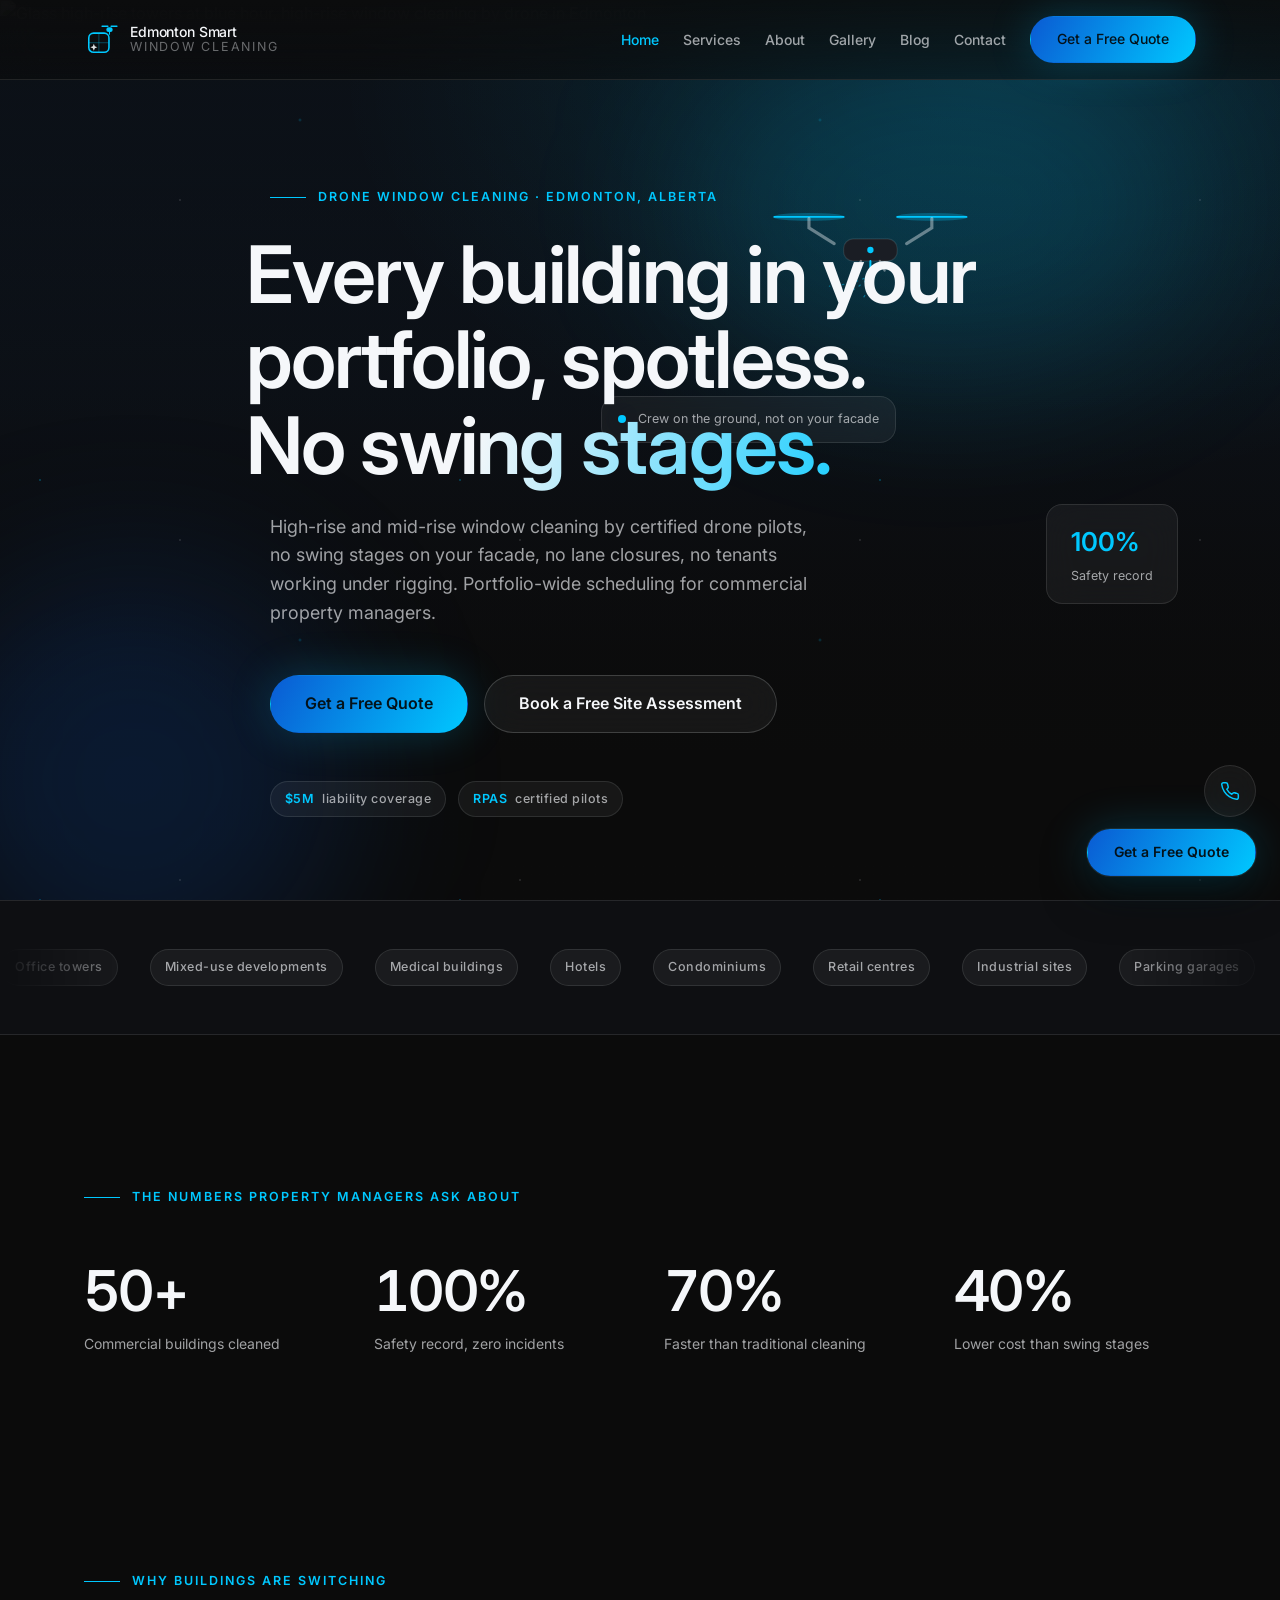
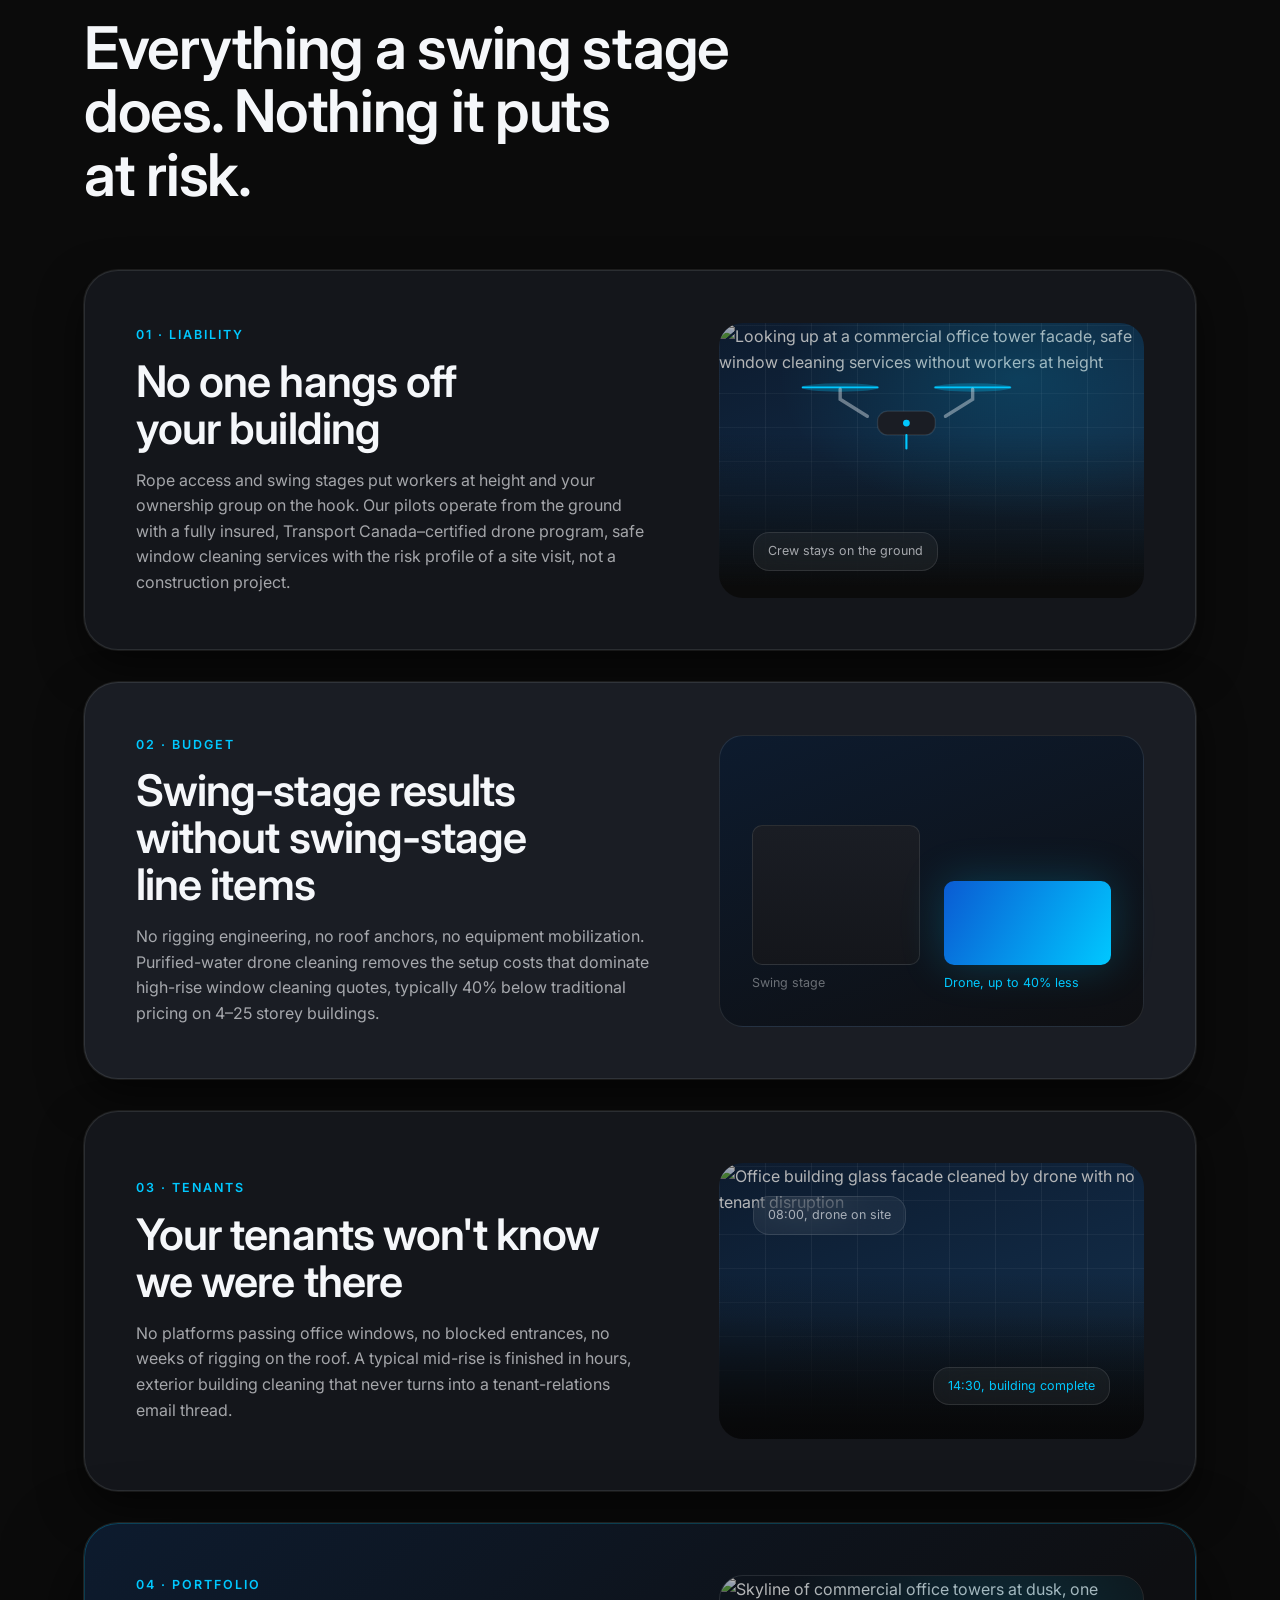
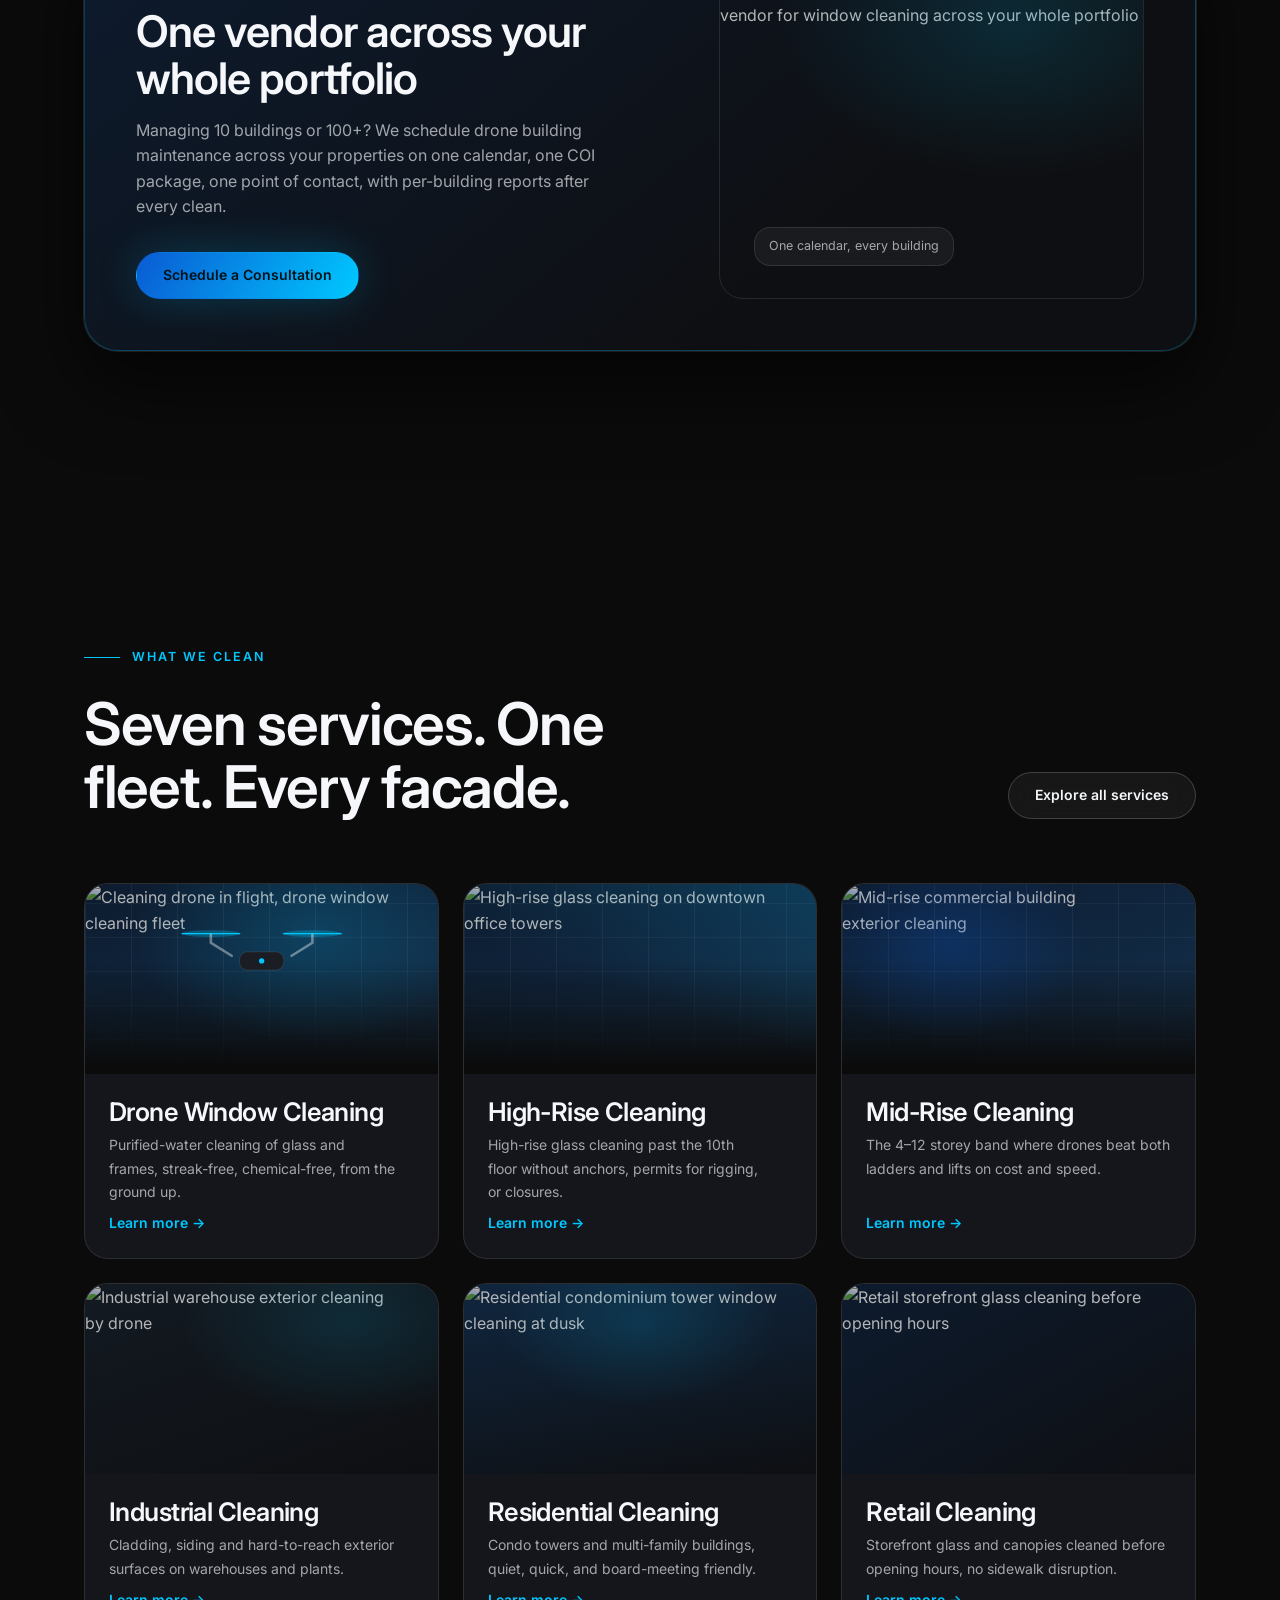
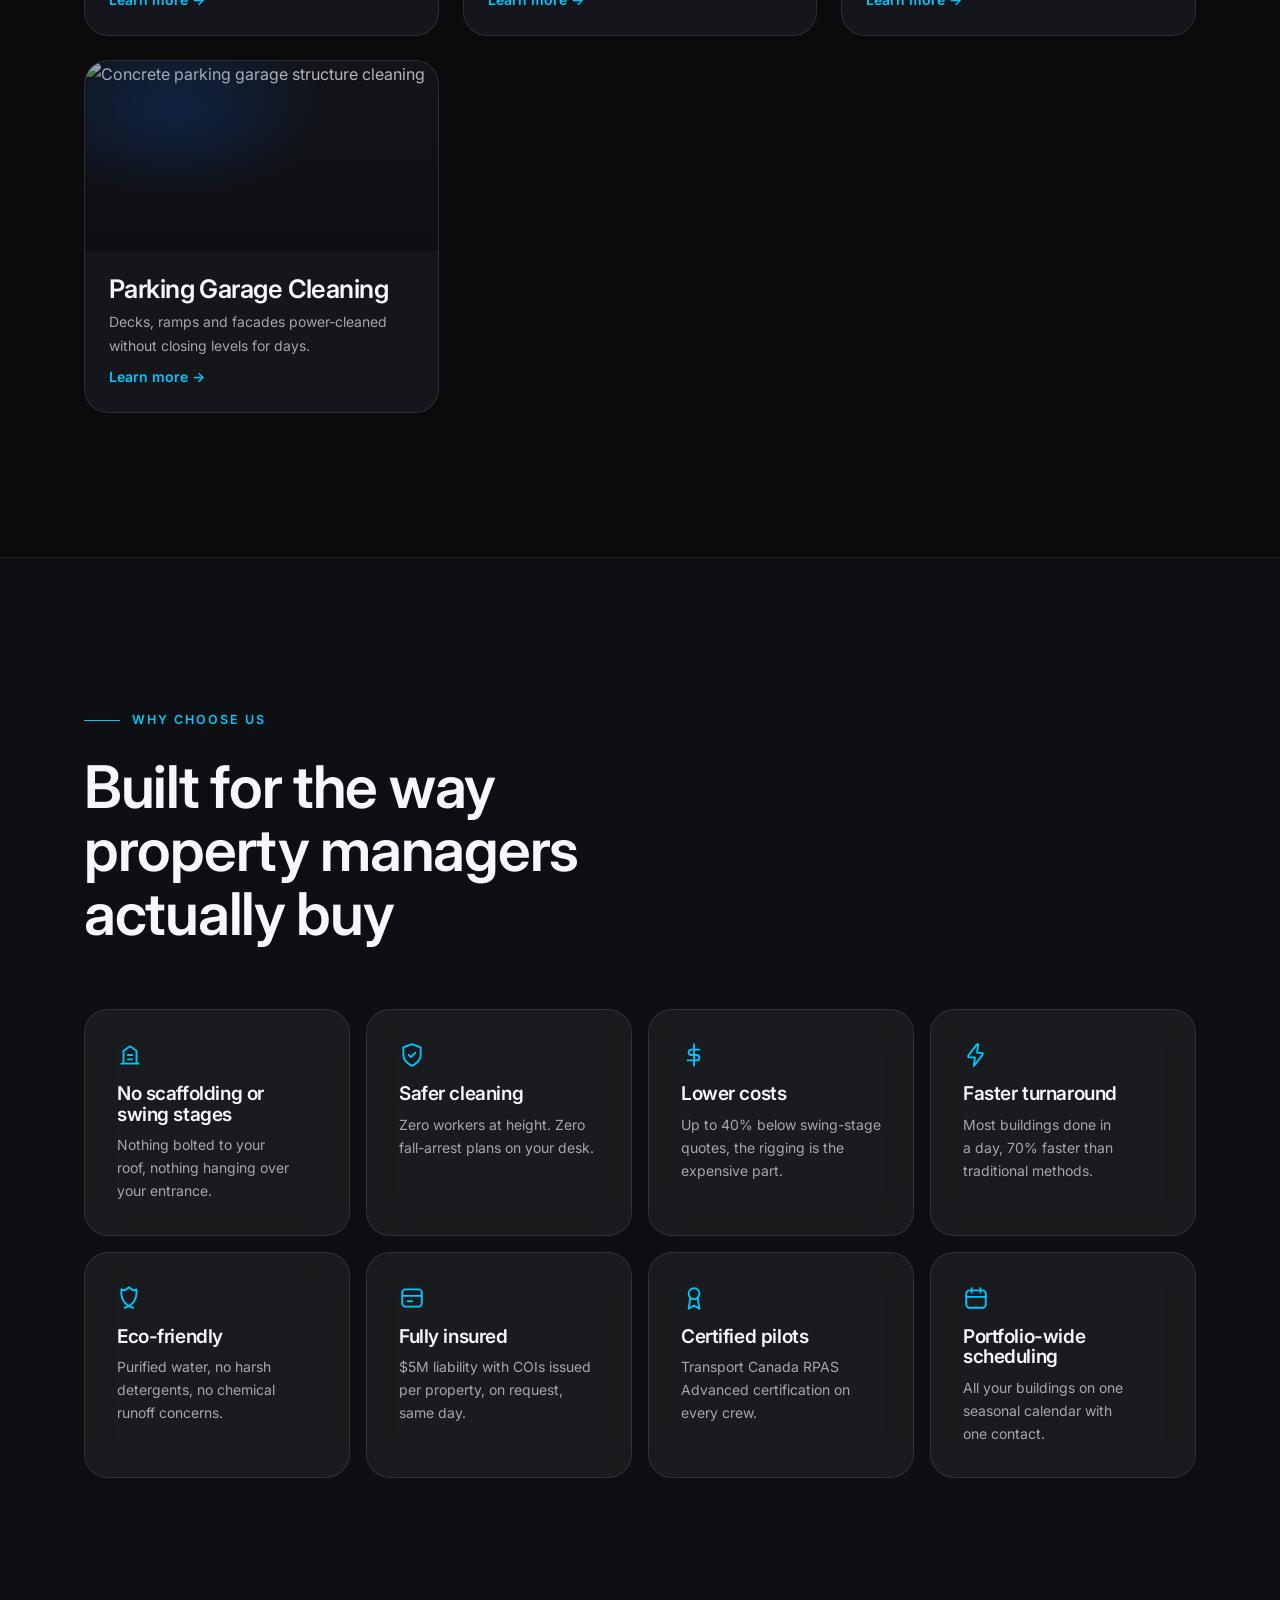
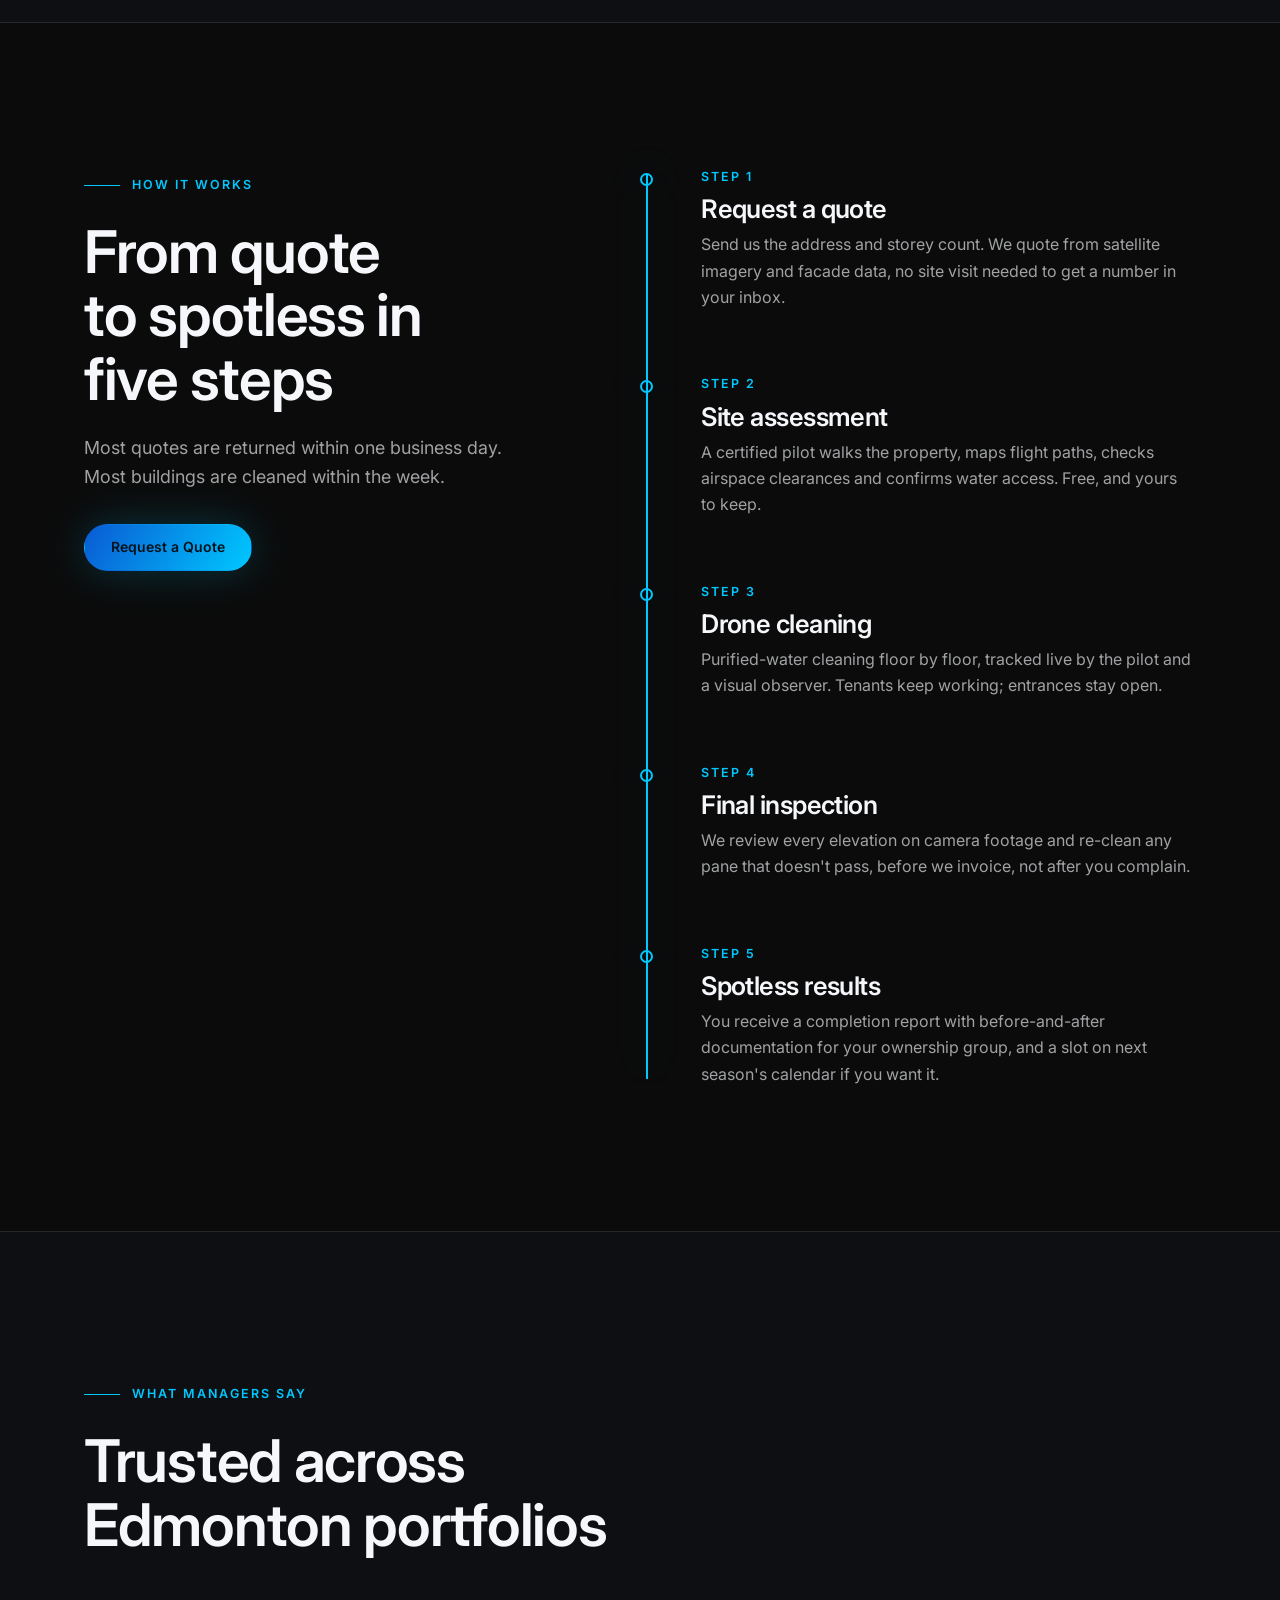
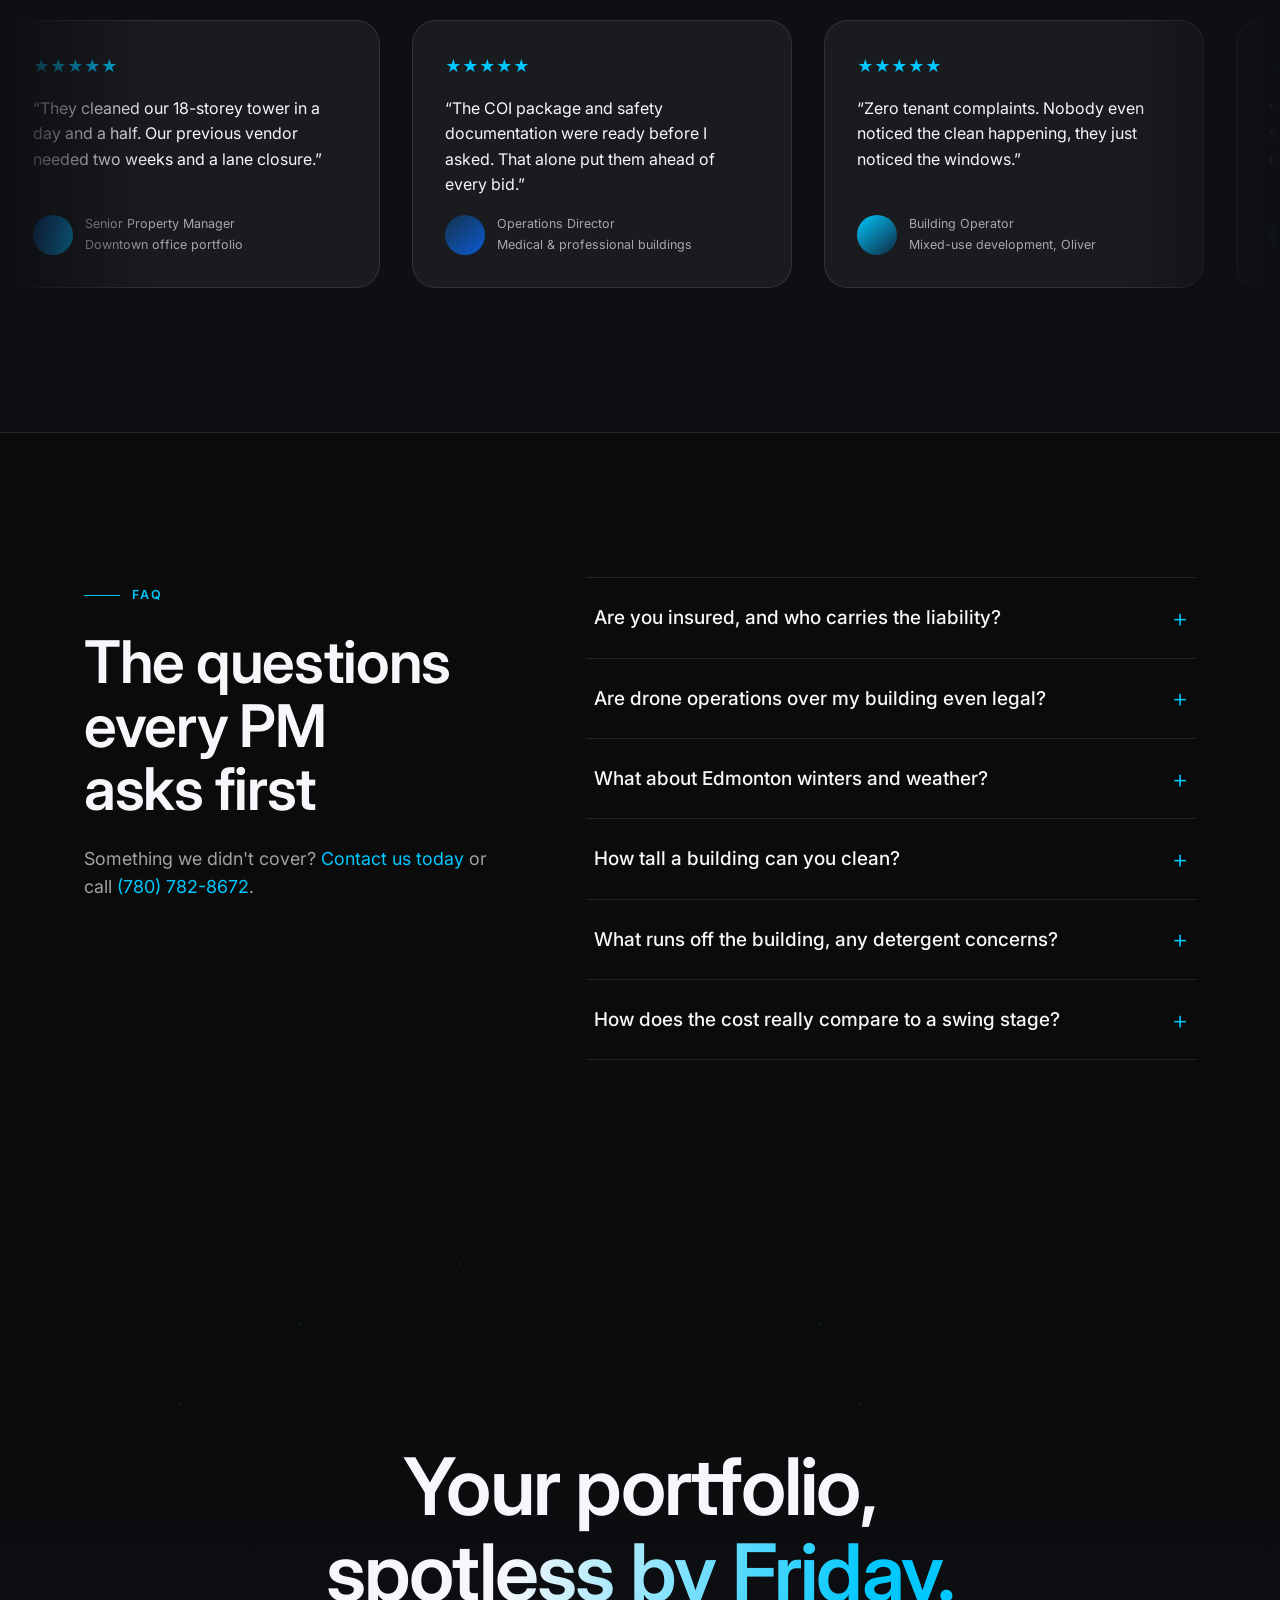
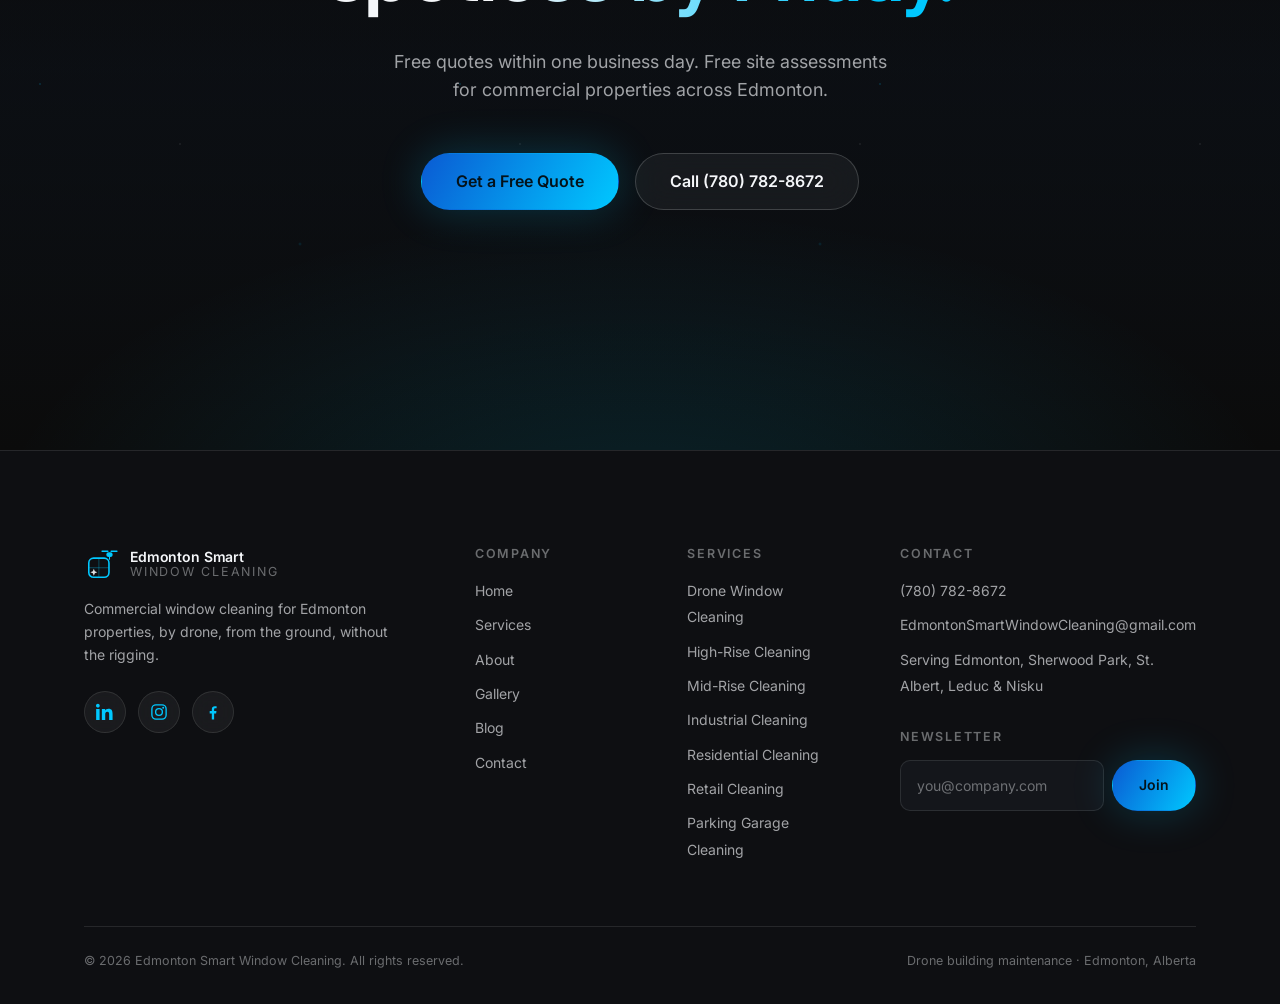
==== commit 32c3107c: "Add files via upload" ====
--- a/index.html
+++ b/index.html
@@ -8,7 +8,7 @@
 <link rel="icon" href="favicon.svg" type="image/svg+xml">
 <link rel="stylesheet" href="ds.css">
 <link rel="stylesheet" href="site.css">
-<script type="application/ld+json">{"@context":"https://schema.org","@type":"LocalBusiness","name":"Edmonton Smart Window Cleaning","description":"Drone window cleaning and exterior building cleaning for commercial properties in Edmonton, Alberta.","telephone":"+1-780-780-8672","email":"info@edmontonsmartwindowcleaning.com","areaServed":{"@type":"City","name":"Edmonton"},"address":{"@type":"PostalAddress","addressLocality":"Edmonton","addressRegion":"AB","addressCountry":"CA"},"sameAs":["https://linkedin.com/company/edmontonsmartwindowcleaning","https://instagram.com/edmontonsmartwindowcleaning","https://facebook.com/edmontonsmartwindowcleaning"]}</script>
+<script type="application/ld+json">{"@context":"https://schema.org","@type":"LocalBusiness","name":"Edmonton Smart Window Cleaning","description":"Drone window cleaning and exterior building cleaning for commercial properties in Edmonton, Alberta.","telephone":"+1-780-782-8672","email":"EdmontonSmartWindowCleaning@gmail.com","areaServed":{"@type":"City","name":"Edmonton"},"address":{"@type":"PostalAddress","addressLocality":"Edmonton","addressRegion":"AB","addressCountry":"CA"},"sameAs":["https://linkedin.com/company/edmontonsmartwindowcleaning","https://instagram.com/edmontonsmartwindowcleaning","https://facebook.com/edmontonsmartwindowcleaning"]}</script>
 </head>
 <body>
 <nav class="nav" aria-label="Main">
@@ -28,7 +28,7 @@
 </nav>
 
 <div class="fab-stack">
-  <a class="fab-call" href="tel:+17807808672" aria-label="Call (780) 780-8672"><svg width="20" height="20" viewBox="0 0 24 24" fill="none" stroke="currentColor" stroke-width="1.8" stroke-linecap="round" stroke-linejoin="round" aria-hidden="true"><path d="M22 16.9v3a2 2 0 0 1-2.2 2 19.8 19.8 0 0 1-8.6-3.1 19.5 19.5 0 0 1-6-6A19.8 19.8 0 0 1 2.1 4.2 2 2 0 0 1 4.1 2h3a2 2 0 0 1 2 1.7c.13.96.36 1.9.7 2.8a2 2 0 0 1-.45 2.1L8.1 9.9a16 16 0 0 0 6 6l1.3-1.3a2 2 0 0 1 2.1-.45c.9.34 1.84.57 2.8.7A2 2 0 0 1 22 16.9z"></path></svg></a>
+  <a class="fab-call" href="tel:+17807828672" aria-label="Call (780) 782-8672"><svg width="20" height="20" viewBox="0 0 24 24" fill="none" stroke="currentColor" stroke-width="1.8" stroke-linecap="round" stroke-linejoin="round" aria-hidden="true"><path d="M22 16.9v3a2 2 0 0 1-2.2 2 19.8 19.8 0 0 1-8.6-3.1 19.5 19.5 0 0 1-6-6A19.8 19.8 0 0 1 2.1 4.2 2 2 0 0 1 4.1 2h3a2 2 0 0 1 2 1.7c.13.96.36 1.9.7 2.8a2 2 0 0 1-.45 2.1L8.1 9.9a16 16 0 0 0 6 6l1.3-1.3a2 2 0 0 1 2.1-.45c.9.34 1.84.57 2.8.7A2 2 0 0 1 22 16.9z"></path></svg></a>
   <a class="btn btn-primary fab-quote" href="contact.html">Get a Free Quote</a>
 </div>
 
@@ -67,7 +67,7 @@
   </div>
   <div class="wrap hero-content" style="position:relative; padding-block: var(--s-8);">
     <p class="kicker">Drone window cleaning · Edmonton, Alberta</p>
-    <h1 style="font-size:var(--fs-display); max-width: 15ch; margin-left: calc(-1 * var(--s-5));">Every building in your portfolio, spotless. <span class="grad-text" style="display:block;">No swing stages.</span></h1>
+    <h1 class="hero-h1" style="font-size:var(--fs-display); max-width: 15ch; margin-left: calc(-1 * var(--s-5));">Every building in your portfolio, spotless. <span class="grad-text" style="display:block;">No swing stages.</span></h1>
     <p class="lead" style="margin-top: var(--s-5); max-width: 52ch;">High-rise and mid-rise window cleaning by certified drone pilots, no swing stages on your facade, no lane closures, no tenants working under rigging. Portfolio-wide scheduling for commercial property managers.</p>
     <div style="display:flex; flex-wrap:wrap; gap: var(--s-4); margin-top: var(--s-7);">
       <a class="btn btn-primary btn-lg" href="contact.html">Get a Free Quote</a>
@@ -76,7 +76,6 @@
     <div style="display:flex; flex-wrap:wrap; gap: var(--s-3); margin-top: var(--s-7);">
       <span class="chip"><b>$5M</b> liability coverage</span>
       <span class="chip"><b>RPAS</b> certified pilots</span>
-      <span class="chip"><b>4–25</b> storeys, our sweet spot</span>
     </div>
   </div>
 </header>
@@ -328,7 +327,7 @@
     <div style="position:sticky; top: var(--s-10);">
       <p class="kicker">FAQ</p>
       <h2 style="font-size: var(--fs-h1); max-width: 12ch;">The questions every PM asks first</h2>
-      <p class="lead" style="margin-top: var(--s-5);">Something we didn't cover? <a href="contact.html">Contact us today</a> or call <a href="tel:+17807808672" style="white-space:nowrap;">(780) 780-8672</a>.</p>
+      <p class="lead" style="margin-top: var(--s-5);">Something we didn't cover? <a href="contact.html">Contact us today</a> or call <a href="tel:+17807828672" style="white-space:nowrap;">(780) 782-8672</a>.</p>
     </div>
     <div class="acc reveal">
       <details>
@@ -373,7 +372,7 @@
     <p class="lead reveal" style="margin: var(--s-6) auto 0; max-width: 46ch;">Free quotes within one business day. Free site assessments for commercial properties across Edmonton.</p>
     <div class="reveal d1" style="display:flex; flex-wrap:wrap; gap: var(--s-4); justify-content:center; margin-top: var(--s-7);">
       <a class="btn btn-primary btn-lg" href="contact.html">Get a Free Quote</a>
-      <a class="btn btn-outline btn-lg" href="tel:+17807808672">Call (780) 780-8672</a>
+      <a class="btn btn-outline btn-lg" href="tel:+17807828672">Call (780) 782-8672</a>
     </div>
   </div>
 </section>
@@ -419,8 +418,8 @@
       <div>
         <h4>Contact</h4>
         <ul>
-          <li><a href="tel:+17807808672">(780) 780-8672</a></li>
-          <li><a href="mailto:info@edmontonsmartwindowcleaning.com">info@edmontonsmartwindowcleaning.com</a></li>
+          <li><a href="tel:+17807828672">(780) 782-8672</a></li>
+          <li><a href="mailto:EdmontonSmartWindowCleaning@gmail.com">EdmontonSmartWindowCleaning@gmail.com</a></li>
           <li><span style="color: var(--c-text-mut); font-size: var(--fs-sm);">Serving Edmonton, Sherwood Park, St. Albert, Leduc &amp; Nisku</span></li>
         </ul>
         <h4 style="margin-top: var(--s-6);">Newsletter</h4>
--- a/site.css
+++ b/site.css
@@ -296,3 +296,42 @@
   form [style*="grid-template-columns"] { grid-template-columns: 1fr !important; }
   .masonry > a .tile { height: auto !important; aspect-ratio: 4/3; }
 }
+
+@media (max-width: 1100px) {
+  .scene .glass { display: none !important; }
+  .scene .drone-fly { width: 130px !important; right: 8% !important; top: 14% !important; }
+}
+/* ══════════ mobile tightening ══════════ */
+@media (max-width: 720px) {
+  :root {
+    --fs-display: clamp(34px, 9.5vw, 44px);
+    --fs-h1: clamp(28px, 7.6vw, 36px);
+    --fs-h2: clamp(24px, 6.4vw, 30px);
+    --fs-h3: 20px;
+    --fs-lead: 16px;
+    --fs-stat: clamp(36px, 10vw, 48px);
+    --edge: 18px;
+    --s-9: 64px; --s-10: 88px;
+  }
+  body { line-height: 1.6; }
+  h1, h2, h3 { overflow-wrap: break-word; }
+  .nav { gap: var(--s-3); padding-block: var(--s-3); }
+  .brand { font-size: 15px; }
+  .brand svg { width: 28px; height: 28px; }
+  .nav .btn { padding: 10px 16px; font-size: var(--fs-xs); }
+  .btn-lg { padding: 14px 22px; font-size: var(--fs-sm); }
+  .hero { padding-top: var(--s-8); }
+  .hero-h1 { margin-left: 0 !important; }
+  .hero-content { padding-inline: var(--s-1); }
+  .hero-content .btn { width: 100%; }
+  .fab-stack { right: var(--s-4); bottom: var(--s-4); gap: var(--s-4); }
+  .scene .drone-fly { width: 120px !important; right: 8% !important; top: 14% !important; }
+  .stack-card { position: static; }
+  .stack-card .stack-inner { animation: none; padding: var(--s-5) !important; min-height: 0 !important; }
+  .timeline { padding-left: var(--s-6); }
+  .tl-step::before { left: calc(-1 * var(--s-6) + 3px); }
+  .fab-quote { padding: 12px 18px; font-size: var(--fs-xs); }
+  .marquee-track figure { width: 300px !important; }
+  .acc summary { font-size: 16px; gap: var(--s-3); }
+  .section .wrap[style*="text-align:center"] .btn { width: 100%; }
+}
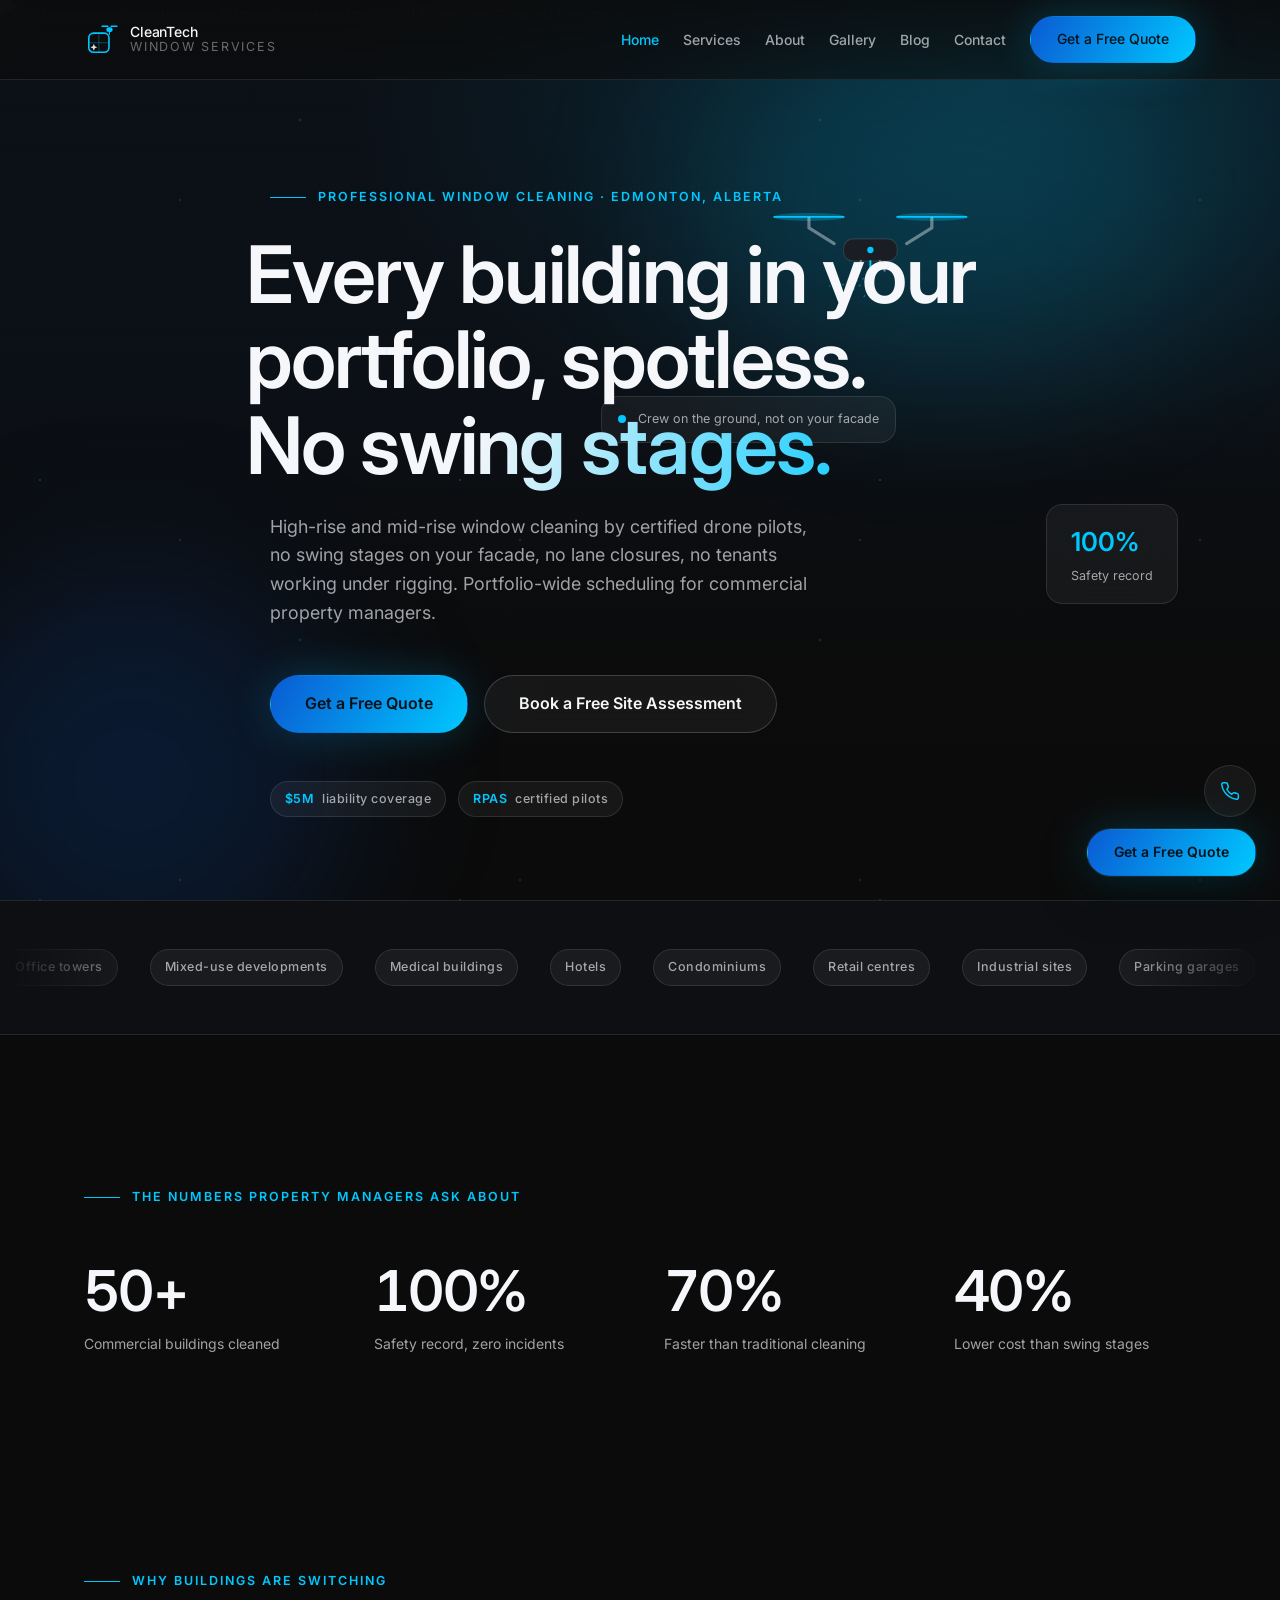
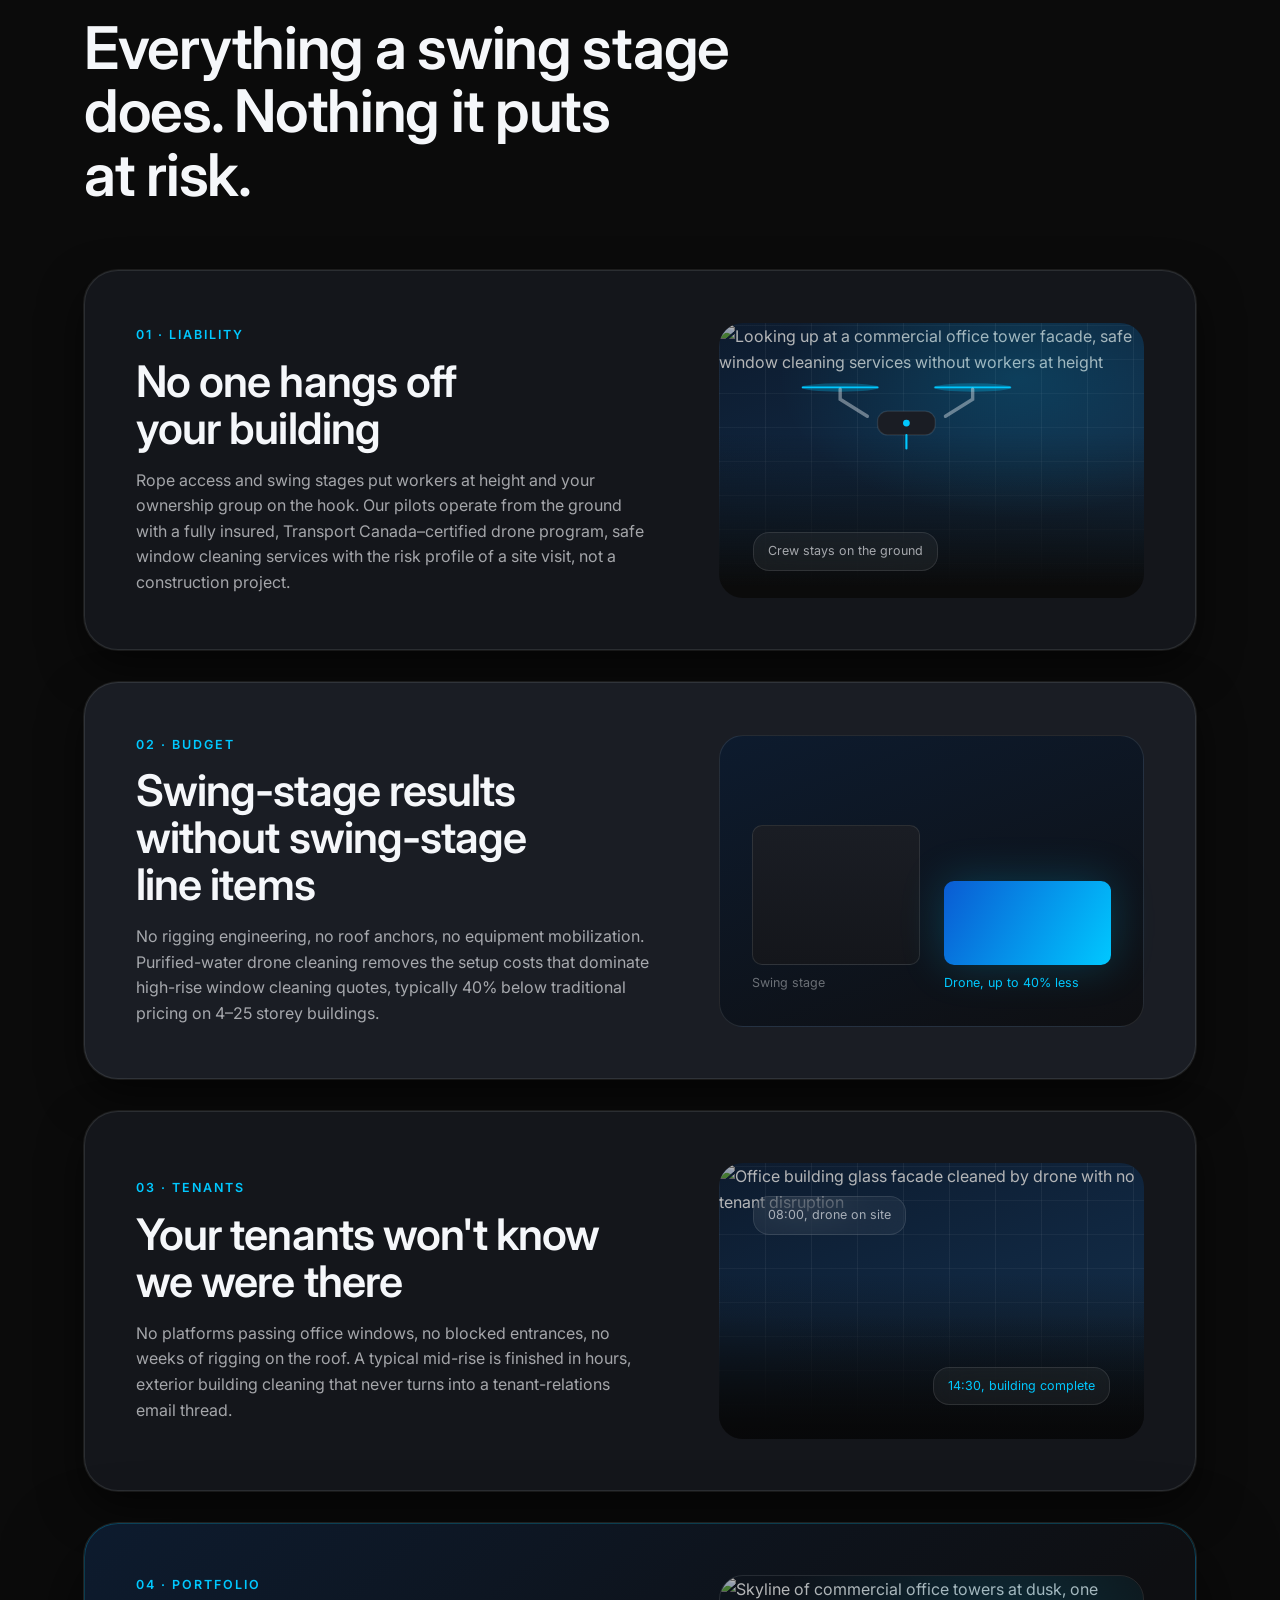
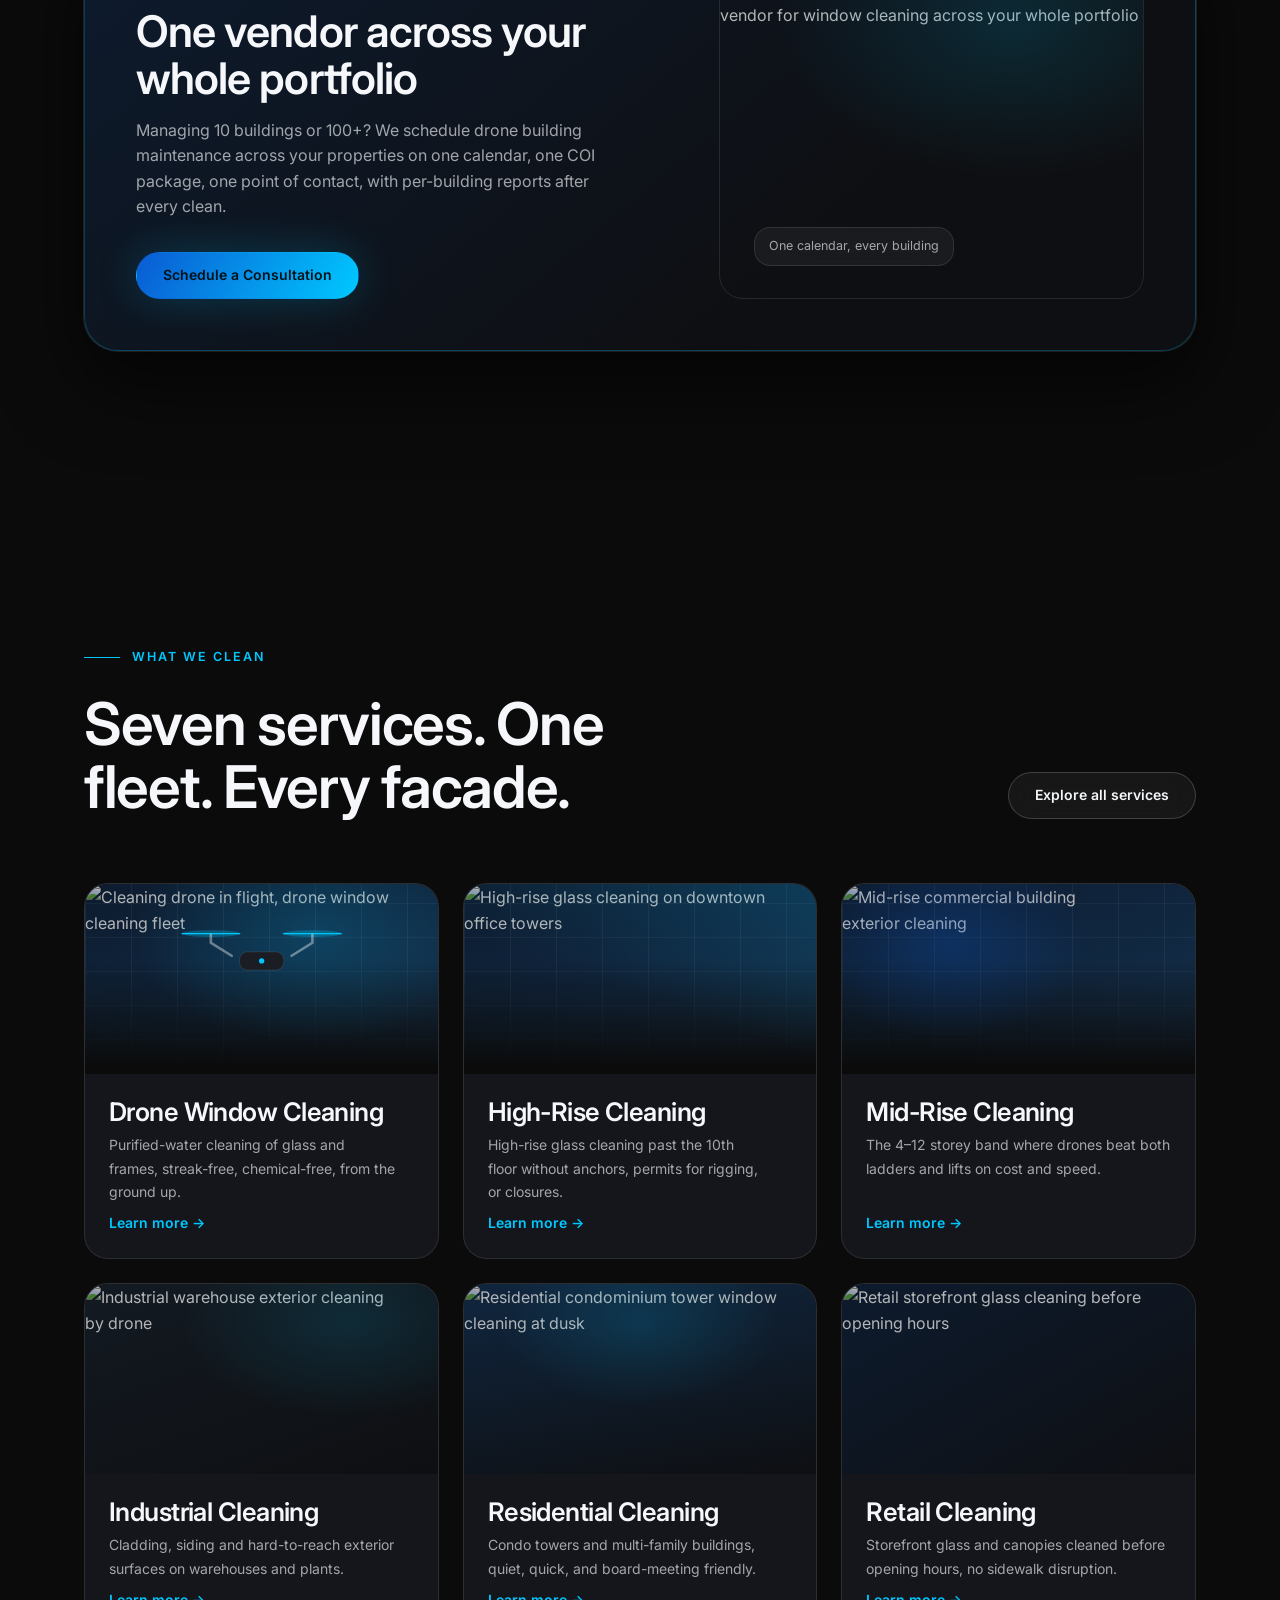
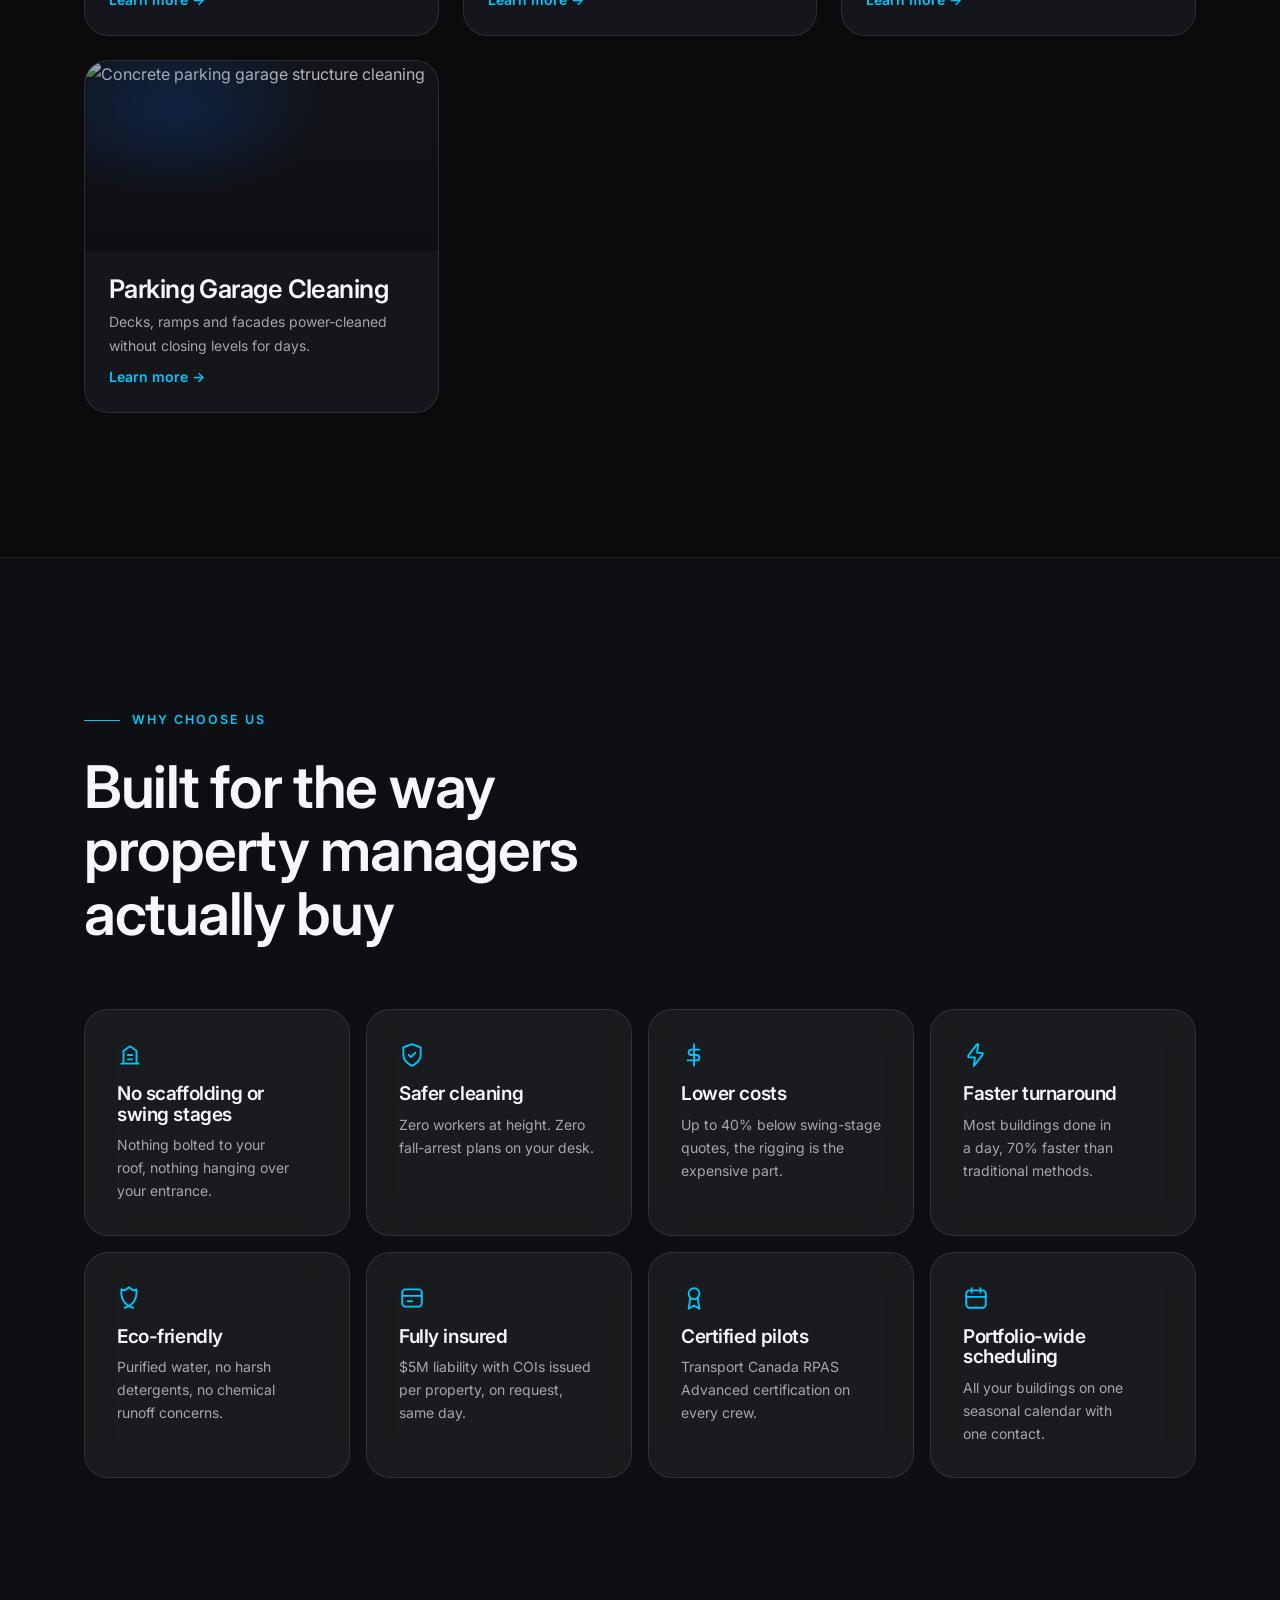
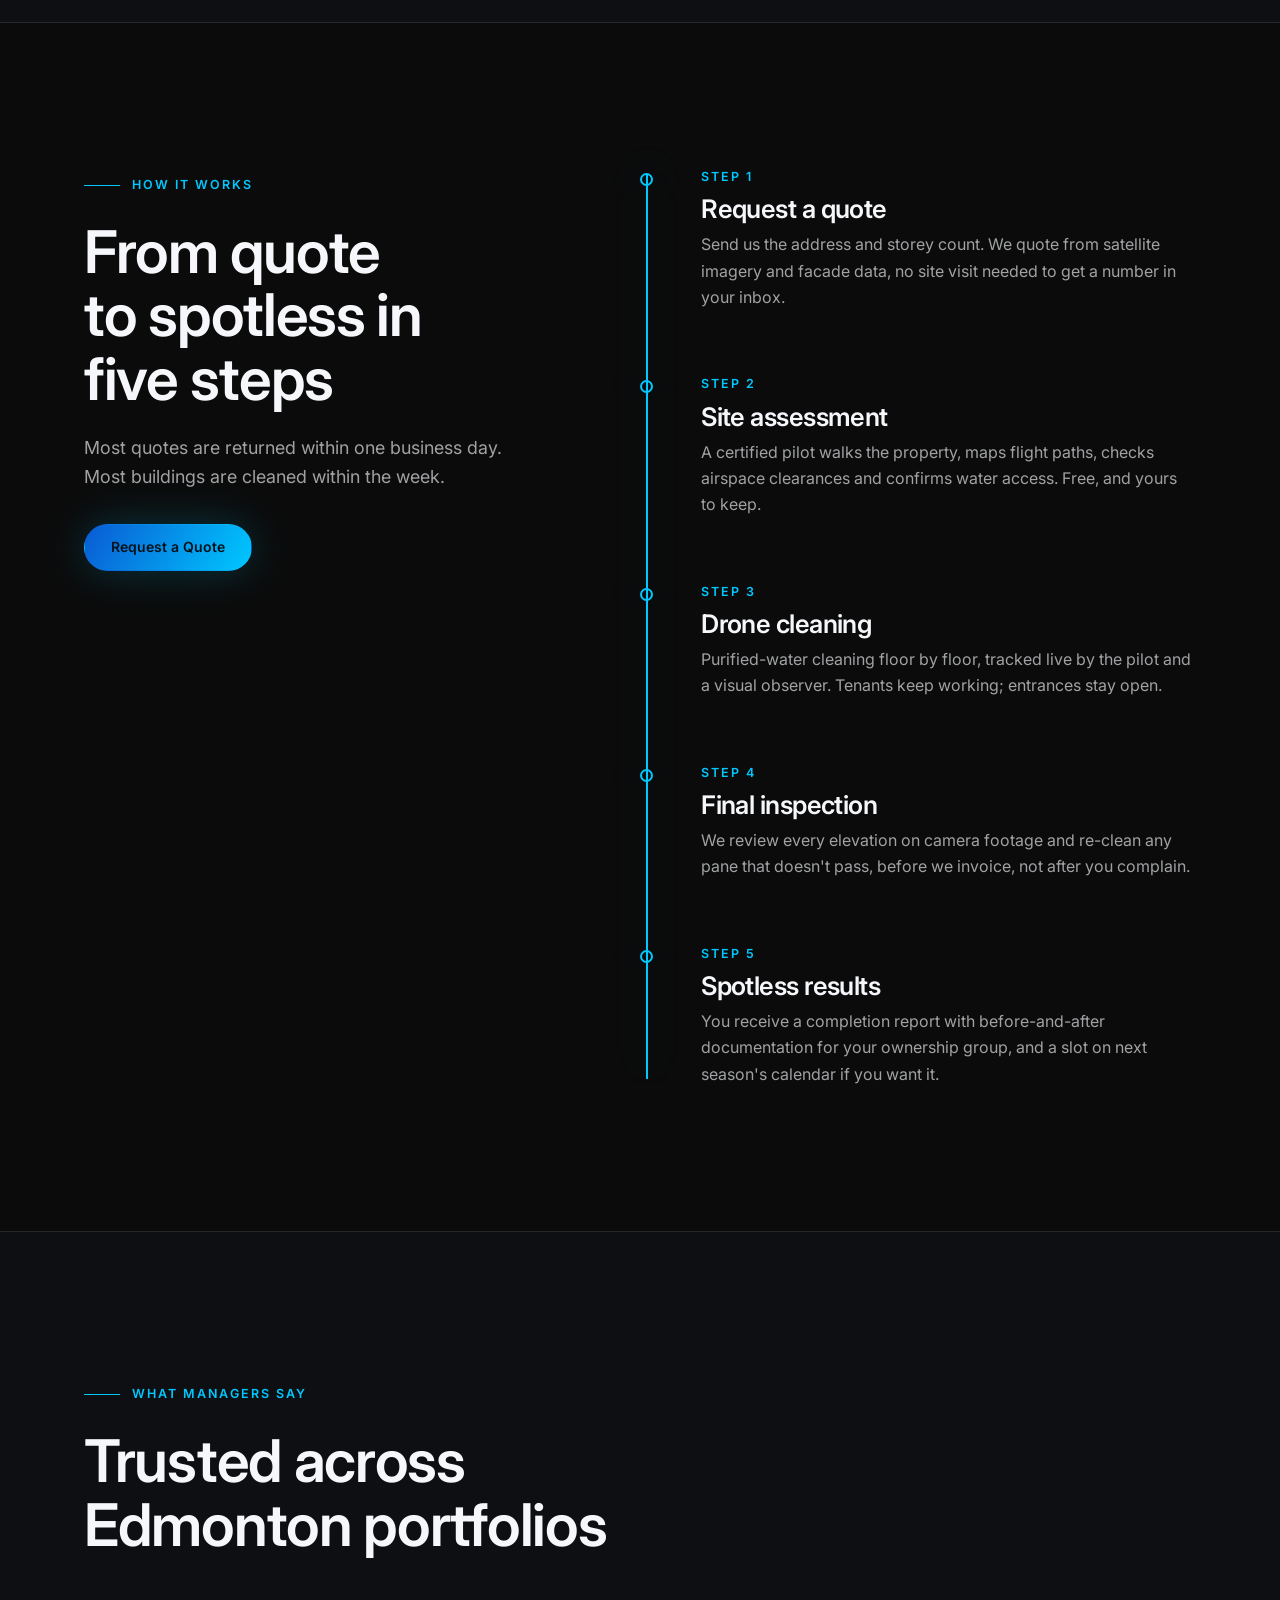
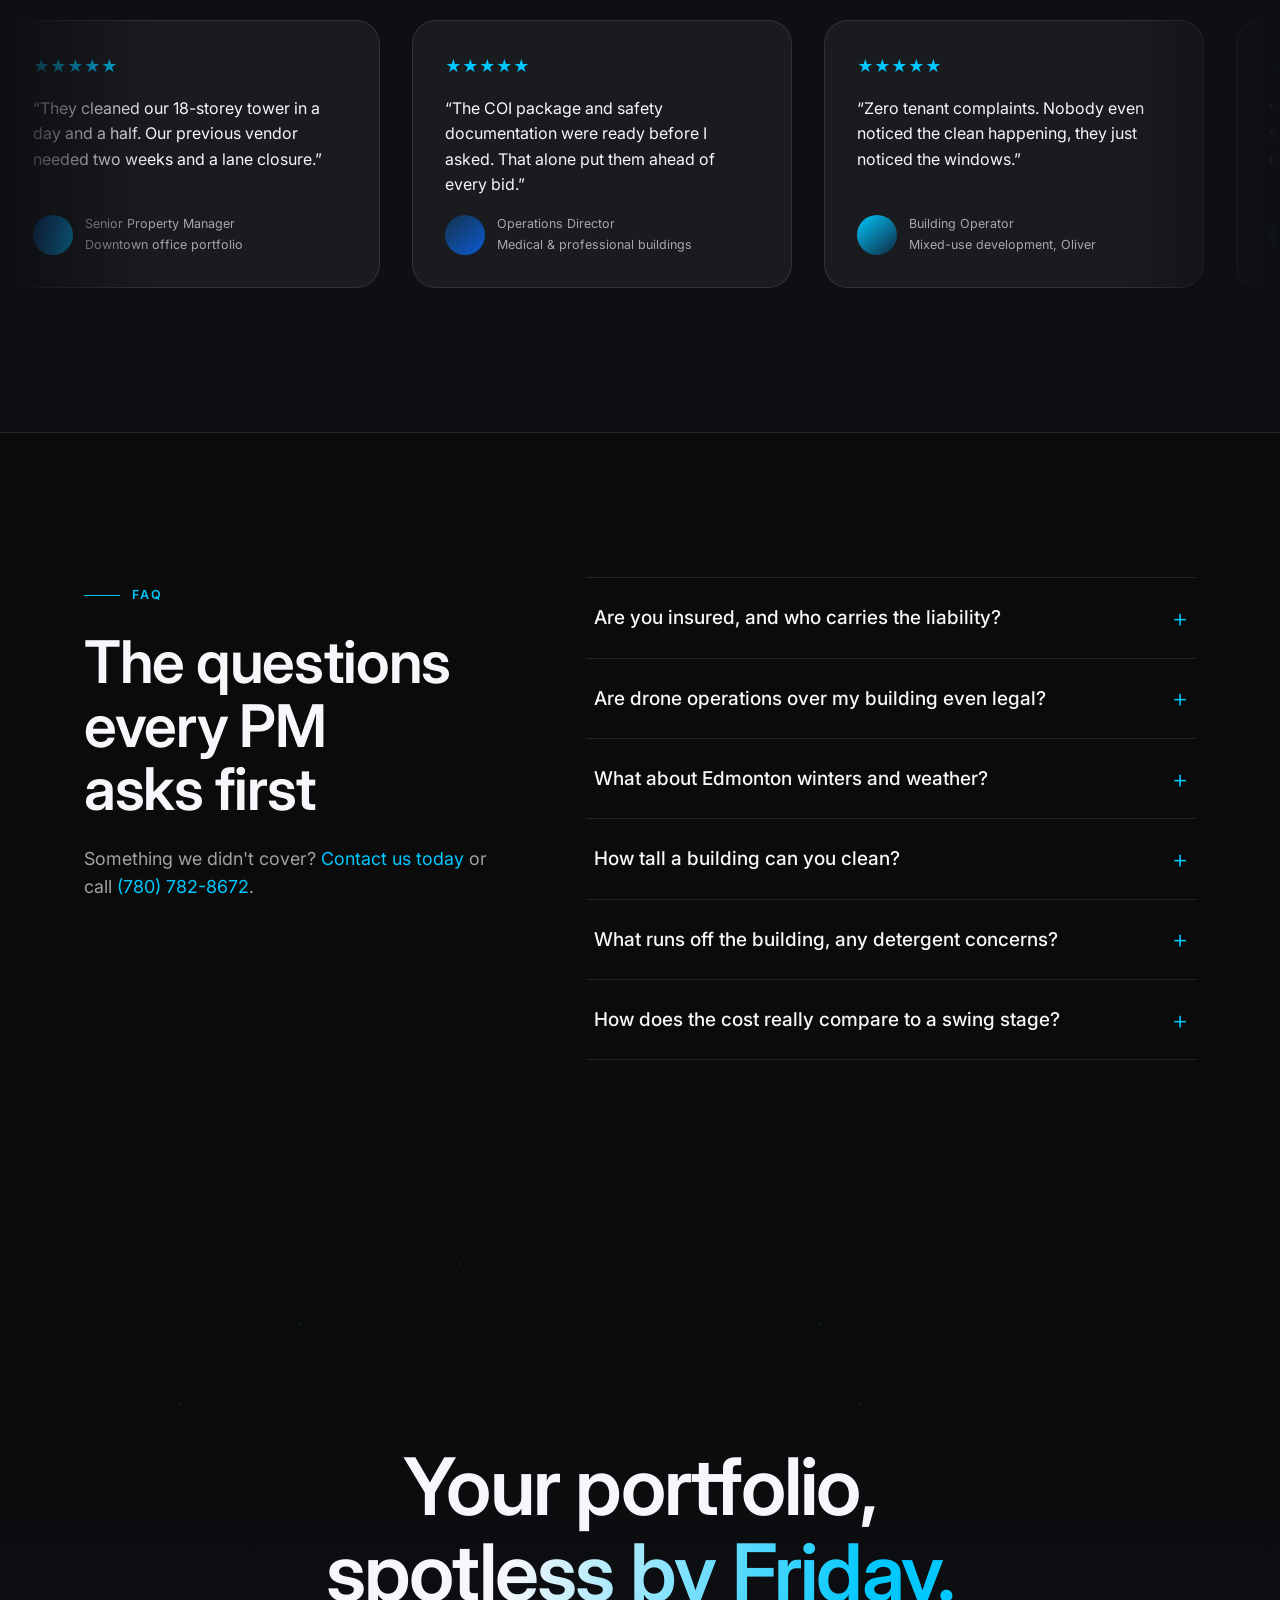
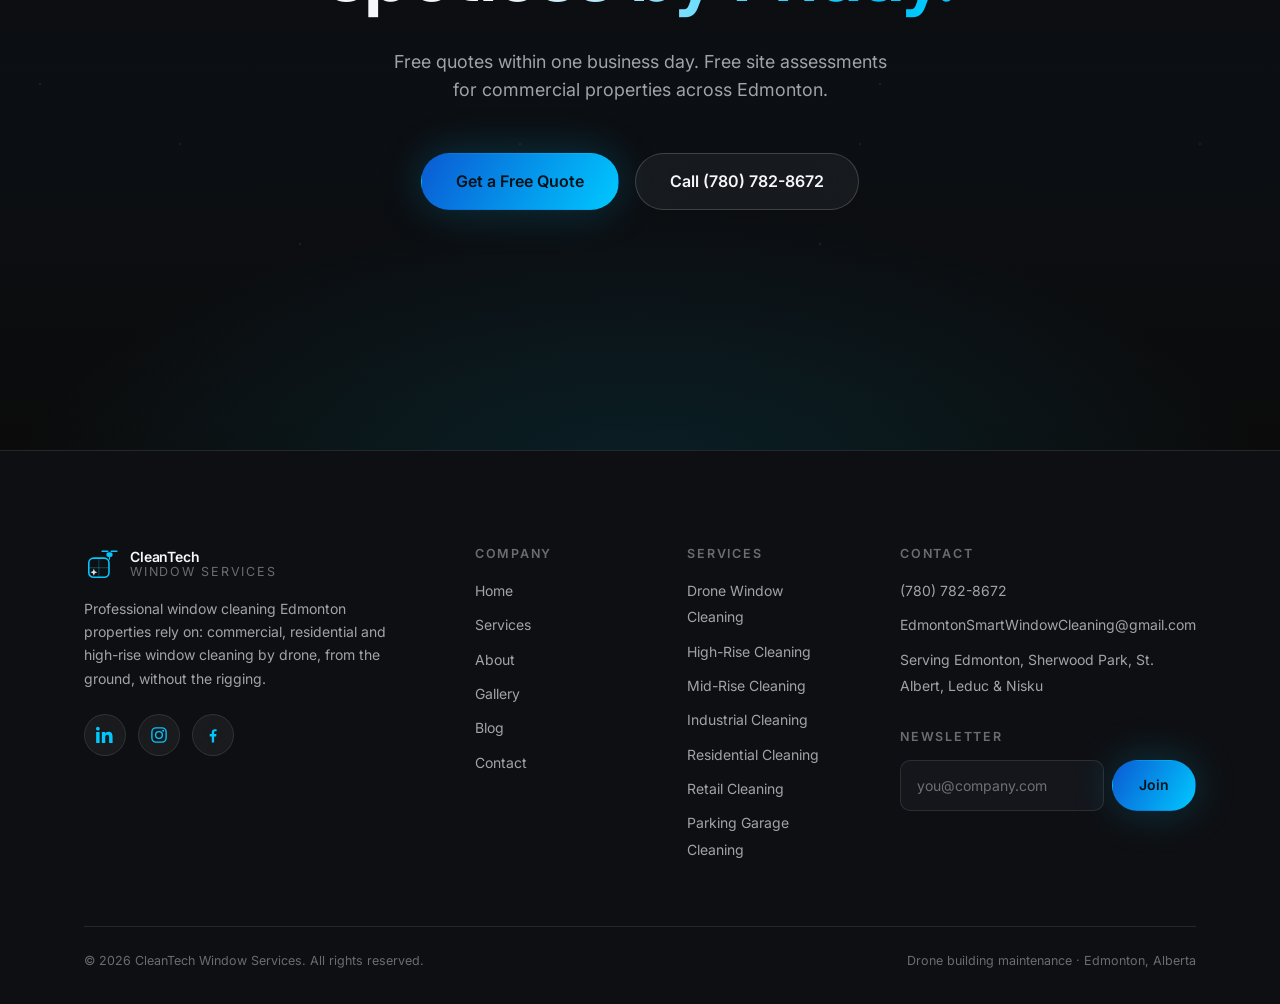
==== commit 8adb668c: "Add files via upload" ====
--- a/index.html
+++ b/index.html
@@ -2,19 +2,19 @@
 <html lang="en">
 <head>
 <meta charset="utf-8">
-<title>Drone Window Cleaning Edmonton | Edmonton Smart Window Cleaning</title>
-<meta name="description" content="Commercial drone window cleaning in Edmonton. High-rise and mid-rise exterior building cleaning with no scaffolding, no swing stages, safer, 70% faster, up to 40% lower cost for property managers.">
+<title>Window Cleaning Edmonton | Drone & Commercial Window Cleaning | CleanTech Window Services</title>
+<meta name="description" content="Professional window cleaning in Edmonton by drone. Commercial, residential and high-rise window cleaning with no scaffolding: safer, 70% faster, up to 40% lower cost. Get a free quote.">
 <meta name="viewport" content="width=device-width, initial-scale=1">
 <link rel="icon" href="favicon.svg" type="image/svg+xml">
 <link rel="stylesheet" href="ds.css">
 <link rel="stylesheet" href="site.css">
-<script type="application/ld+json">{"@context":"https://schema.org","@type":"LocalBusiness","name":"Edmonton Smart Window Cleaning","description":"Drone window cleaning and exterior building cleaning for commercial properties in Edmonton, Alberta.","telephone":"+1-780-782-8672","email":"EdmontonSmartWindowCleaning@gmail.com","areaServed":{"@type":"City","name":"Edmonton"},"address":{"@type":"PostalAddress","addressLocality":"Edmonton","addressRegion":"AB","addressCountry":"CA"},"sameAs":["https://linkedin.com/company/edmontonsmartwindowcleaning","https://instagram.com/edmontonsmartwindowcleaning","https://facebook.com/edmontonsmartwindowcleaning"]}</script>
+<script type="application/ld+json">{"@context":"https://schema.org","@type":"LocalBusiness","name":"CleanTech Window Services","description":"Professional window cleaning in Edmonton: drone, commercial, residential and high-rise window cleaning for properties across Edmonton, Alberta.","telephone":"+1-780-782-8672","email":"EdmontonSmartWindowCleaning@gmail.com","priceRange":"$","areaServed":[{"@type":"City","name":"Edmonton"},{"@type":"City","name":"Sherwood Park"},{"@type":"City","name":"St. Albert"},{"@type":"City","name":"Leduc"}],"address":{"@type":"PostalAddress","addressLocality":"Edmonton","addressRegion":"AB","addressCountry":"CA"},"sameAs":["https://linkedin.com/company/edmontonsmartwindowcleaning","https://instagram.com/edmontonsmartwindowcleaning","https://facebook.com/edmontonsmartwindowcleaning"],"knowsAbout":["Window Cleaning Edmonton","Commercial Window Cleaning Edmonton","Drone Window Cleaning Edmonton","High-Rise Window Cleaning Edmonton","Residential Window Cleaning Edmonton"]}</script>
 </head>
 <body>
 <nav class="nav" aria-label="Main">
-  <a class="brand" href="index.html" aria-label="Edmonton Smart Window Cleaning home">
+  <a class="brand" href="index.html" aria-label="CleanTech Window Services home">
     <svg width="34" height="34" viewBox="0 0 64 64" fill="none" aria-hidden="true"><rect x="9" y="21" width="38" height="36" rx="9" stroke="var(--c-accent)" stroke-width="3"></rect><path d="M28 21v36M9 39h38" stroke="var(--c-accent)" stroke-width="1.5" opacity="0.4"></path><line x1="34" y1="8" x2="45" y2="8" stroke="var(--c-accent)" stroke-width="2.5" stroke-linecap="round"></line><line x1="51" y1="8" x2="62" y2="8" stroke="var(--c-accent)" stroke-width="2.5" stroke-linecap="round"></line><rect x="42" y="10" width="12" height="9" rx="4.5" fill="var(--c-accent)"></rect><path d="M48 19v4" stroke="var(--c-accent)" stroke-width="2" stroke-linecap="round"></path><path d="M18.5 41l1.9 4.6 4.6 1.9-4.6 1.9-1.9 4.6-1.9-4.6-4.6-1.9 4.6-1.9z" fill="var(--c-text)" opacity="0.9"></path></svg>
-    <span>Edmonton Smart<small>Window Cleaning</small></span>
+    <span>CleanTech<small>Window Services</small></span>
   </a>
   <div class="nav-links">
     <a href="index.html" aria-current="page">Home</a>
@@ -34,7 +34,7 @@
 
 <header class="hero">
   <div class="scene" aria-hidden="true">
-    <div class="haze" style="background: radial-gradient(1100px 700px at 78% 8%, rgba(0,200,255,0.10), transparent 60%), radial-gradient(900px 900px at 12% 110%, rgba(10,91,211,0.16), transparent 55%), linear-gradient(180deg, var(--c-dusk-1) 0%, var(--c-bg) 78%);"></div><img src="https://images.unsplash.com/photo-1477959858617-67f85cf4f1df?auto=format&fit=crop&w=1600&q=70" alt="Glass high-rise towers at blue hour, high-rise window cleaning by drone in Edmonton" style="position:absolute; inset:0; width:100%; height:100%; object-fit:cover; opacity:0.55; filter:saturate(0.8) brightness(0.75);"><div style="position:absolute; inset:0; background: radial-gradient(1100px 700px at 78% 8%, rgba(0,200,255,0.12), transparent 60%), linear-gradient(180deg, color-mix(in srgb, var(--c-bg) 65%, transparent), color-mix(in srgb, var(--c-bg) 25%, transparent) 45%, var(--c-bg) 96%);"></div>
+    <div class="haze" style="background: radial-gradient(1100px 700px at 78% 8%, rgba(0,200,255,0.10), transparent 60%), radial-gradient(900px 900px at 12% 110%, rgba(10,91,211,0.16), transparent 55%), linear-gradient(180deg, var(--c-dusk-1) 0%, var(--c-bg) 78%);"></div><img src="https://images.unsplash.com/photo-1477959858617-67f85cf4f1df?auto=format&fit=crop&w=1600&q=70" alt="High-rise window cleaning Edmonton: glass towers at blue hour cleaned by drone" style="position:absolute; inset:0; width:100%; height:100%; object-fit:cover; opacity:0.55; filter:saturate(0.8) brightness(0.75);"><div style="position:absolute; inset:0; background: radial-gradient(1100px 700px at 78% 8%, rgba(0,200,255,0.12), transparent 60%), linear-gradient(180deg, color-mix(in srgb, var(--c-bg) 65%, transparent), color-mix(in srgb, var(--c-bg) 25%, transparent) 45%, var(--c-bg) 96%);"></div>
     
     
     
@@ -66,7 +66,7 @@
     </div>
   </div>
   <div class="wrap hero-content" style="position:relative; padding-block: var(--s-8);">
-    <p class="kicker">Drone window cleaning · Edmonton, Alberta</p>
+    <p class="kicker">Professional window cleaning · Edmonton, Alberta</p>
     <h1 class="hero-h1" style="font-size:var(--fs-display); max-width: 15ch; margin-left: calc(-1 * var(--s-5));">Every building in your portfolio, spotless. <span class="grad-text" style="display:block;">No swing stages.</span></h1>
     <p class="lead" style="margin-top: var(--s-5); max-width: 52ch;">High-rise and mid-rise window cleaning by certified drone pilots, no swing stages on your facade, no lane closures, no tenants working under rigging. Portfolio-wide scheduling for commercial property managers.</p>
     <div style="display:flex; flex-wrap:wrap; gap: var(--s-4); margin-top: var(--s-7);">
@@ -383,9 +383,9 @@
       <div>
         <a class="brand" href="index.html" style="margin-bottom: var(--s-4);">
           <svg width="34" height="34" viewBox="0 0 64 64" fill="none" aria-hidden="true"><rect x="9" y="21" width="38" height="36" rx="9" stroke="var(--c-accent)" stroke-width="3"></rect><path d="M28 21v36M9 39h38" stroke="var(--c-accent)" stroke-width="1.5" opacity="0.4"></path><line x1="34" y1="8" x2="45" y2="8" stroke="var(--c-accent)" stroke-width="2.5" stroke-linecap="round"></line><line x1="51" y1="8" x2="62" y2="8" stroke="var(--c-accent)" stroke-width="2.5" stroke-linecap="round"></line><rect x="42" y="10" width="12" height="9" rx="4.5" fill="var(--c-accent)"></rect><path d="M48 19v4" stroke="var(--c-accent)" stroke-width="2" stroke-linecap="round"></path><path d="M18.5 41l1.9 4.6 4.6 1.9-4.6 1.9-1.9 4.6-1.9-4.6-4.6-1.9 4.6-1.9z" fill="var(--c-text)" opacity="0.9"></path></svg>
-          <span>Edmonton Smart<small>Window Cleaning</small></span>
+          <span>CleanTech<small>Window Services</small></span>
         </a>
-        <p style="color: var(--c-text-mut); font-size: var(--fs-sm); max-width: 34ch; margin-top: var(--s-4);">Commercial window cleaning for Edmonton properties, by drone, from the ground, without the rigging.</p>
+        <p style="color: var(--c-text-mut); font-size: var(--fs-sm); max-width: 34ch; margin-top: var(--s-4);">Professional window cleaning Edmonton properties rely on: commercial, residential and high-rise window cleaning by drone, from the ground, without the rigging.</p>
         <div style="display:flex; gap: var(--s-3); margin-top: var(--s-5);">
           <a class="fab-call" style="width:42px; height:42px;" href="https://linkedin.com/company/edmontonsmartwindowcleaning" aria-label="LinkedIn"><svg width="18" height="18" viewBox="0 0 24 24" fill="currentColor" aria-hidden="true"><path d="M4.98 3.5C4.98 4.88 3.87 6 2.5 6S0 4.88 0 3.5 1.12 1 2.5 1s2.48 1.12 2.48 2.5zM.2 8h4.6v14.8H.2V8zm7.6 0h4.4v2h.1c.6-1.1 2.1-2.3 4.3-2.3 4.6 0 5.5 3 5.5 7v8.1h-4.6v-7.2c0-1.7 0-3.9-2.4-3.9s-2.8 1.9-2.8 3.8v7.3H7.8V8z"></path></svg></a>
           <a class="fab-call" style="width:42px; height:42px;" href="https://instagram.com/edmontonsmartwindowcleaning" aria-label="Instagram"><svg width="18" height="18" viewBox="0 0 24 24" fill="none" stroke="currentColor" stroke-width="1.8" aria-hidden="true"><rect x="2.5" y="2.5" width="19" height="19" rx="5.5"></rect><circle cx="12" cy="12" r="4.5"></circle><circle cx="17.6" cy="6.4" r="1.3" fill="currentColor" stroke="none"></circle></svg></a>
@@ -430,7 +430,7 @@
       </div>
     </div>
     <div class="footer-base">
-      <span>© 2026 Edmonton Smart Window Cleaning. All rights reserved.</span>
+      <span>© 2026 CleanTech Window Services. All rights reserved.</span>
       <span>Drone building maintenance · Edmonton, Alberta</span>
     </div>
   </div>
--- a/site.css
+++ b/site.css
@@ -331,6 +331,8 @@
   .timeline { padding-left: var(--s-6); }
   .tl-step::before { left: calc(-1 * var(--s-6) + 3px); }
   .fab-quote { padding: 12px 18px; font-size: var(--fs-xs); }
+  .fab-call { width: 43px; height: 43px; margin-right: 5px; }
+  .fab-call svg { width: 17px; height: 17px; }
   .marquee-track figure { width: 300px !important; }
   .acc summary { font-size: 16px; gap: var(--s-3); }
   .section .wrap[style*="text-align:center"] .btn { width: 100%; }
